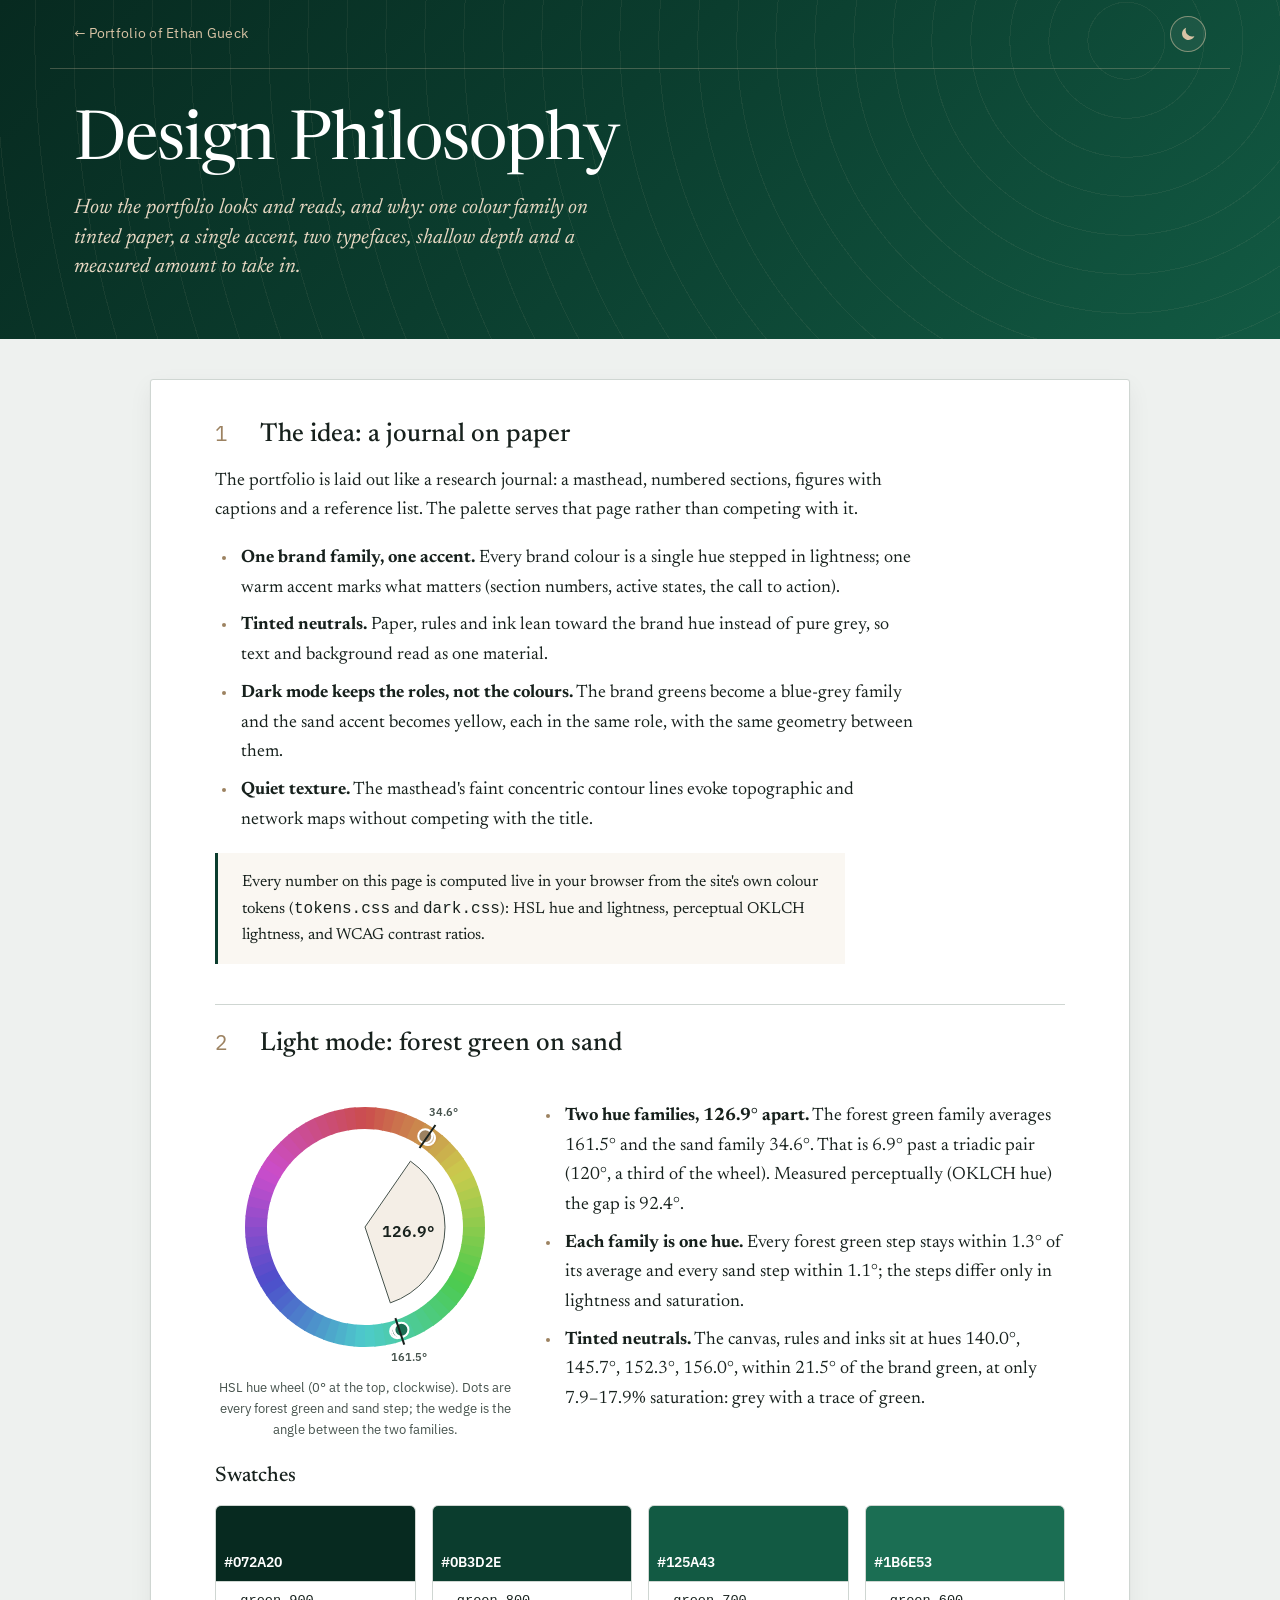
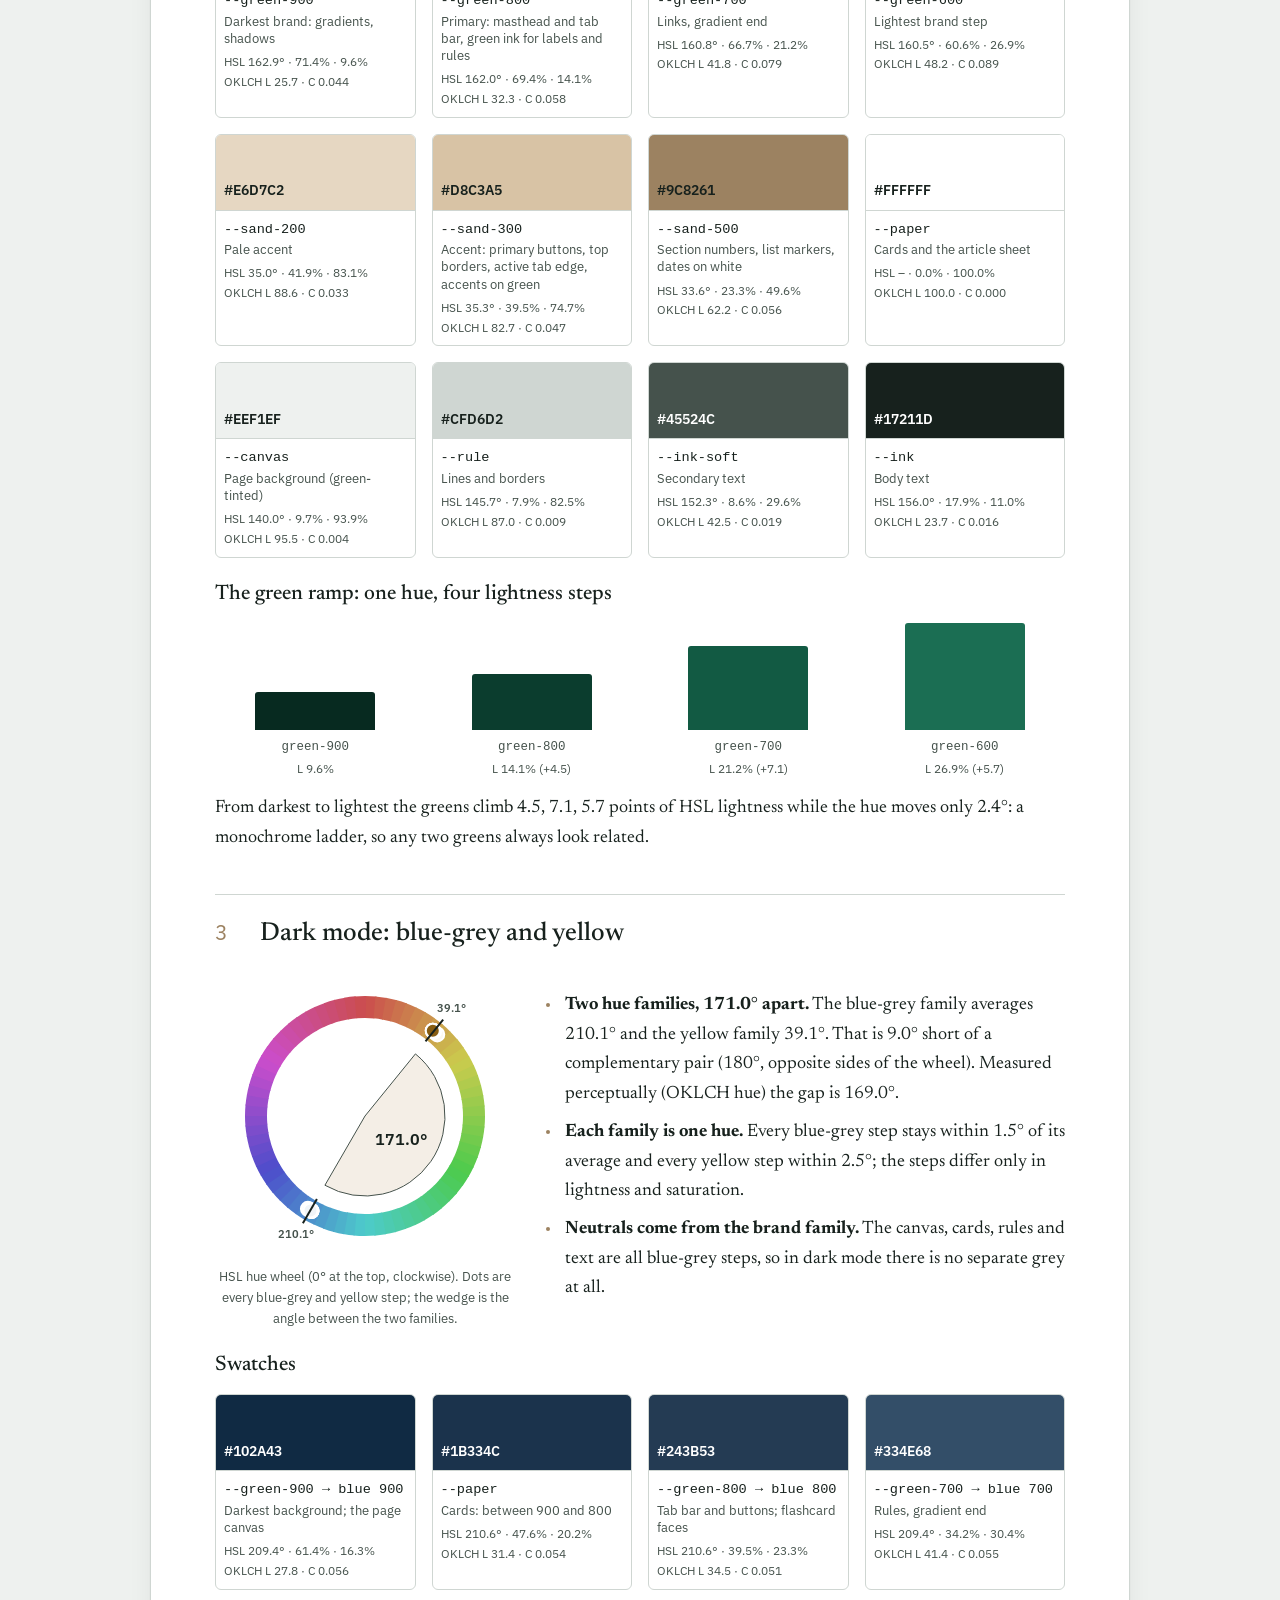
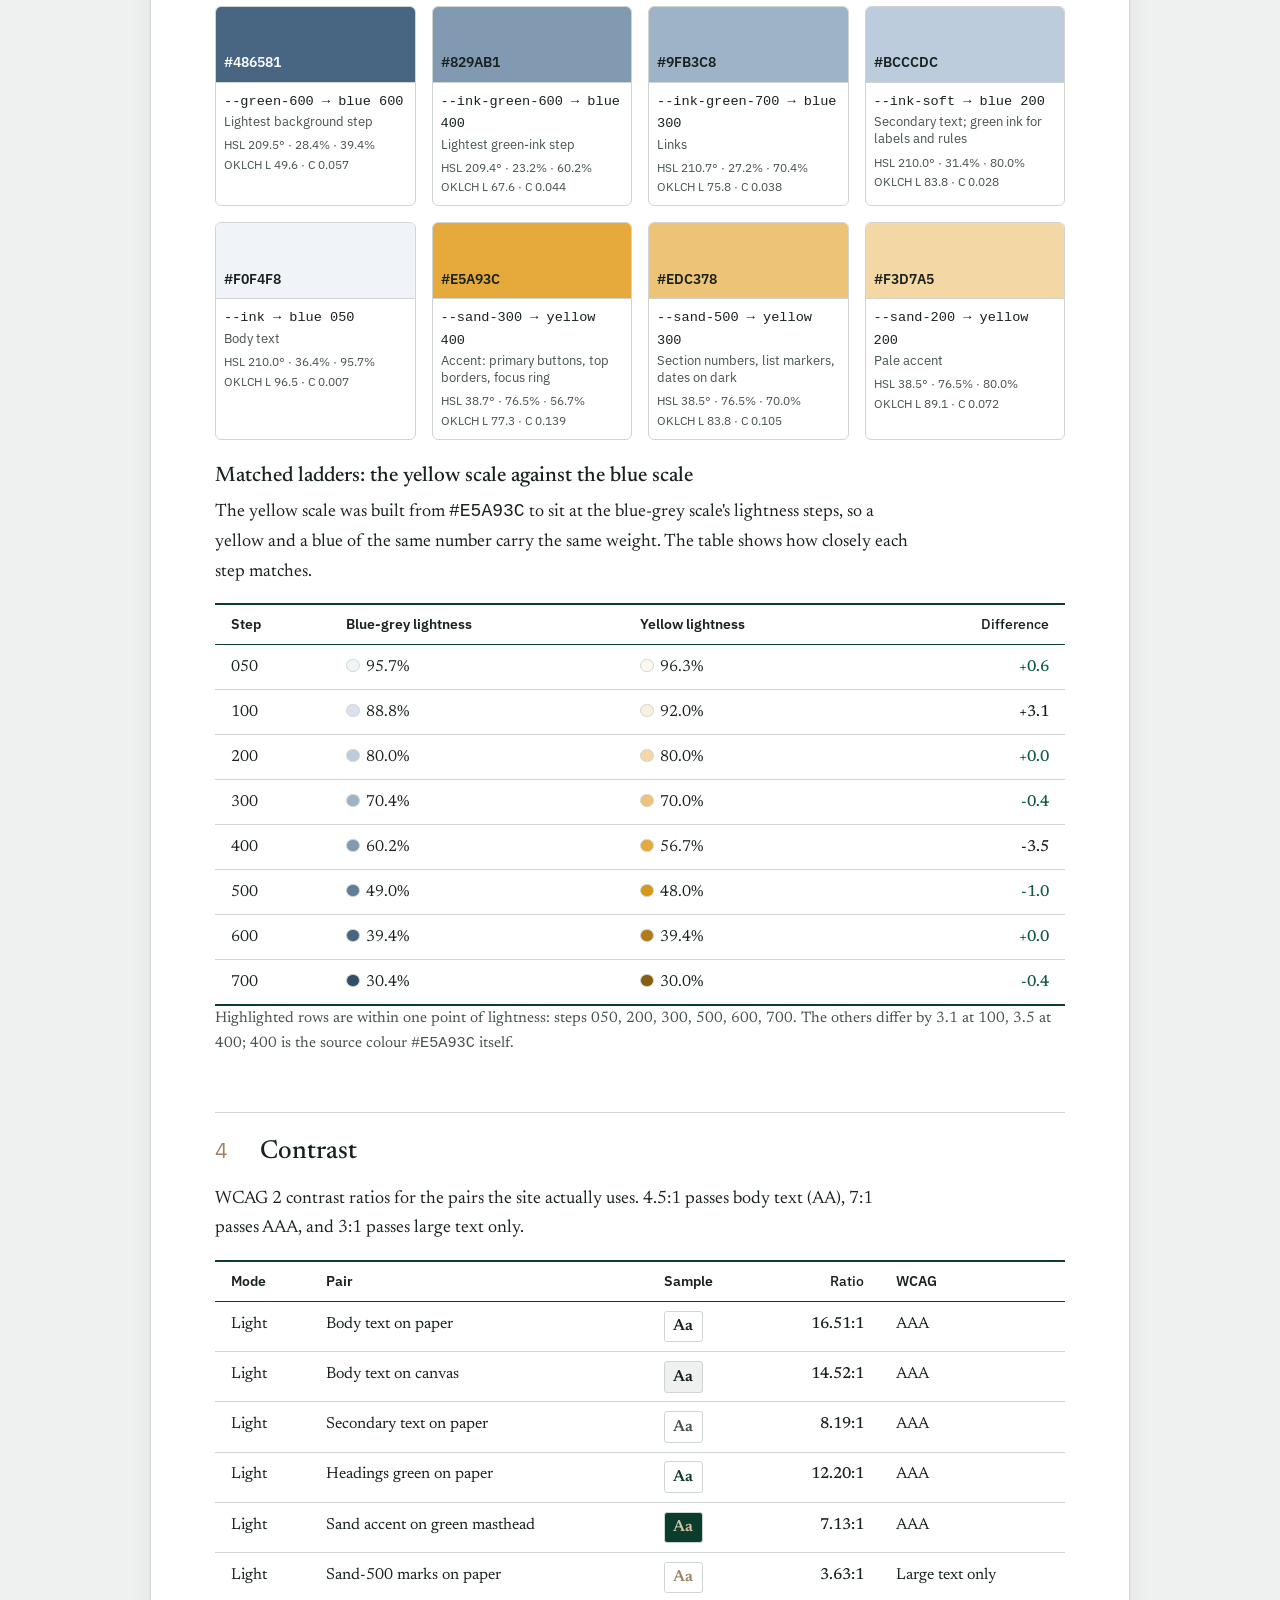
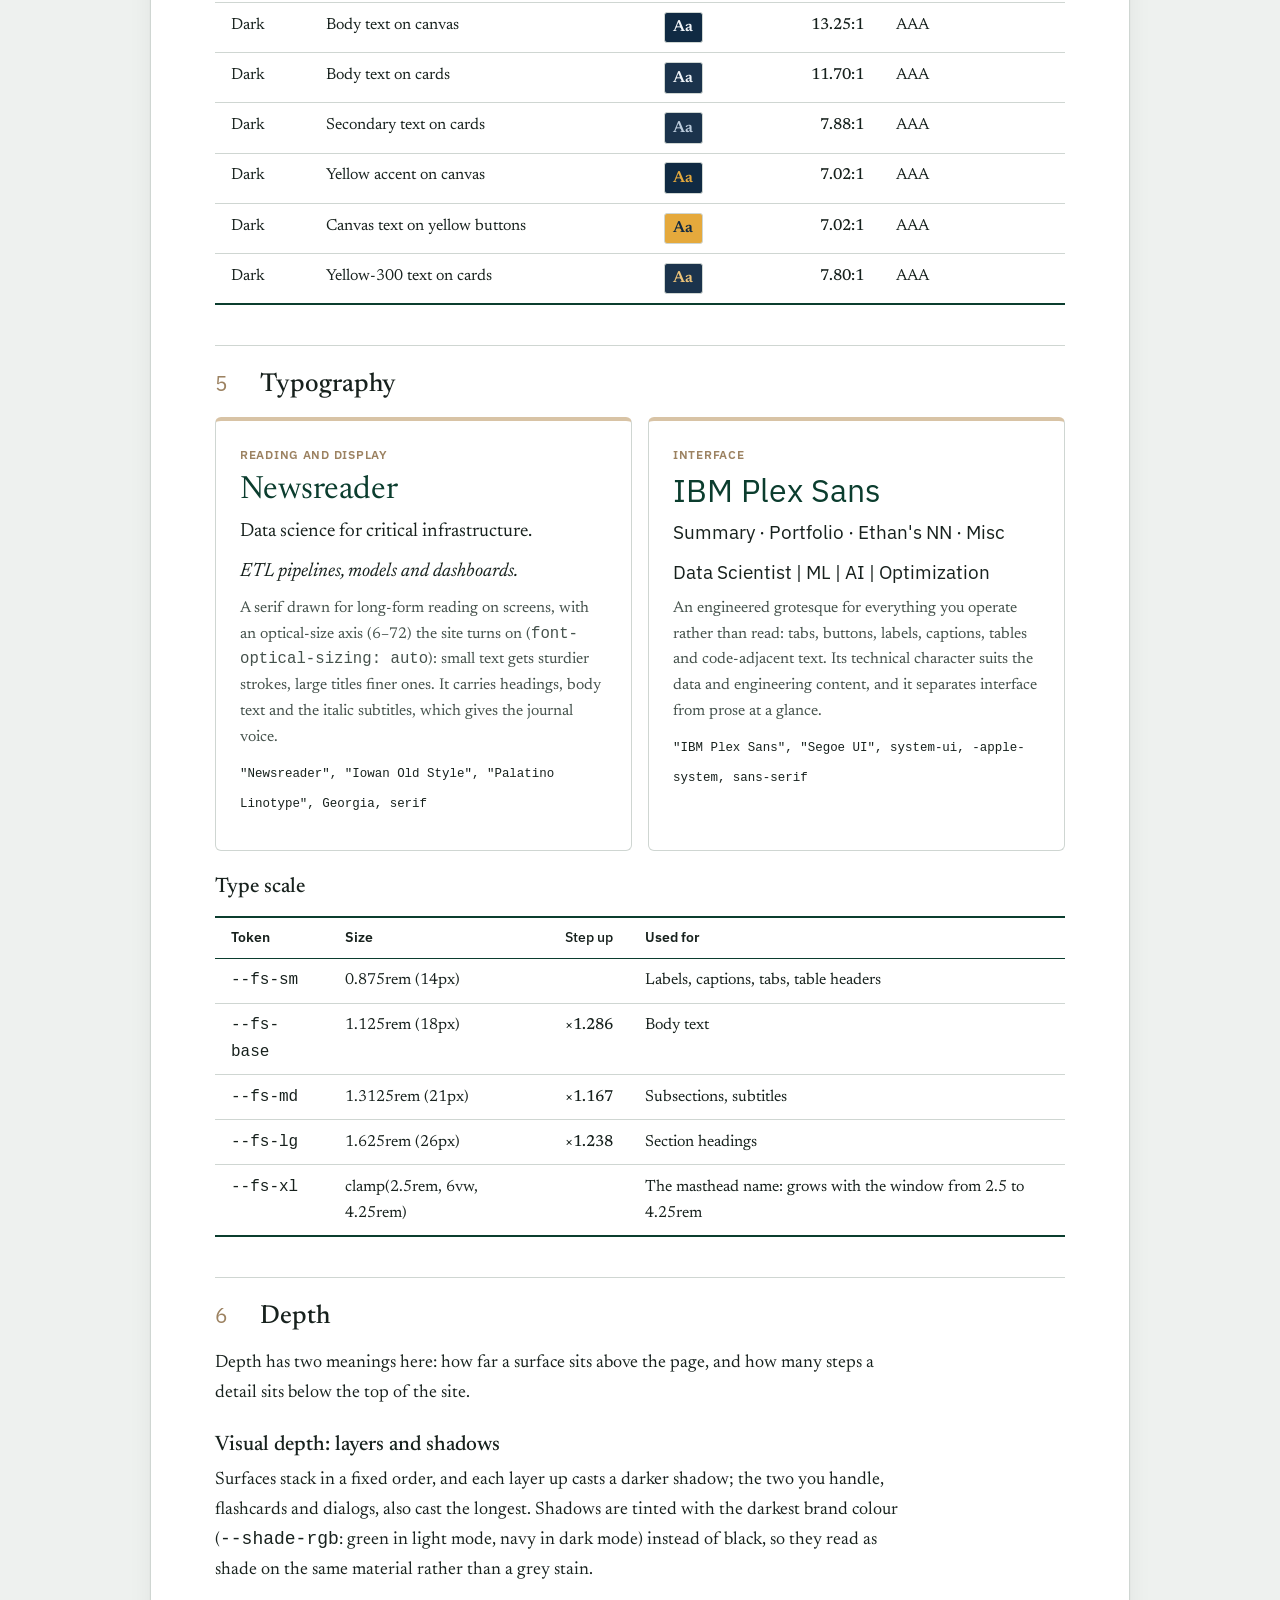
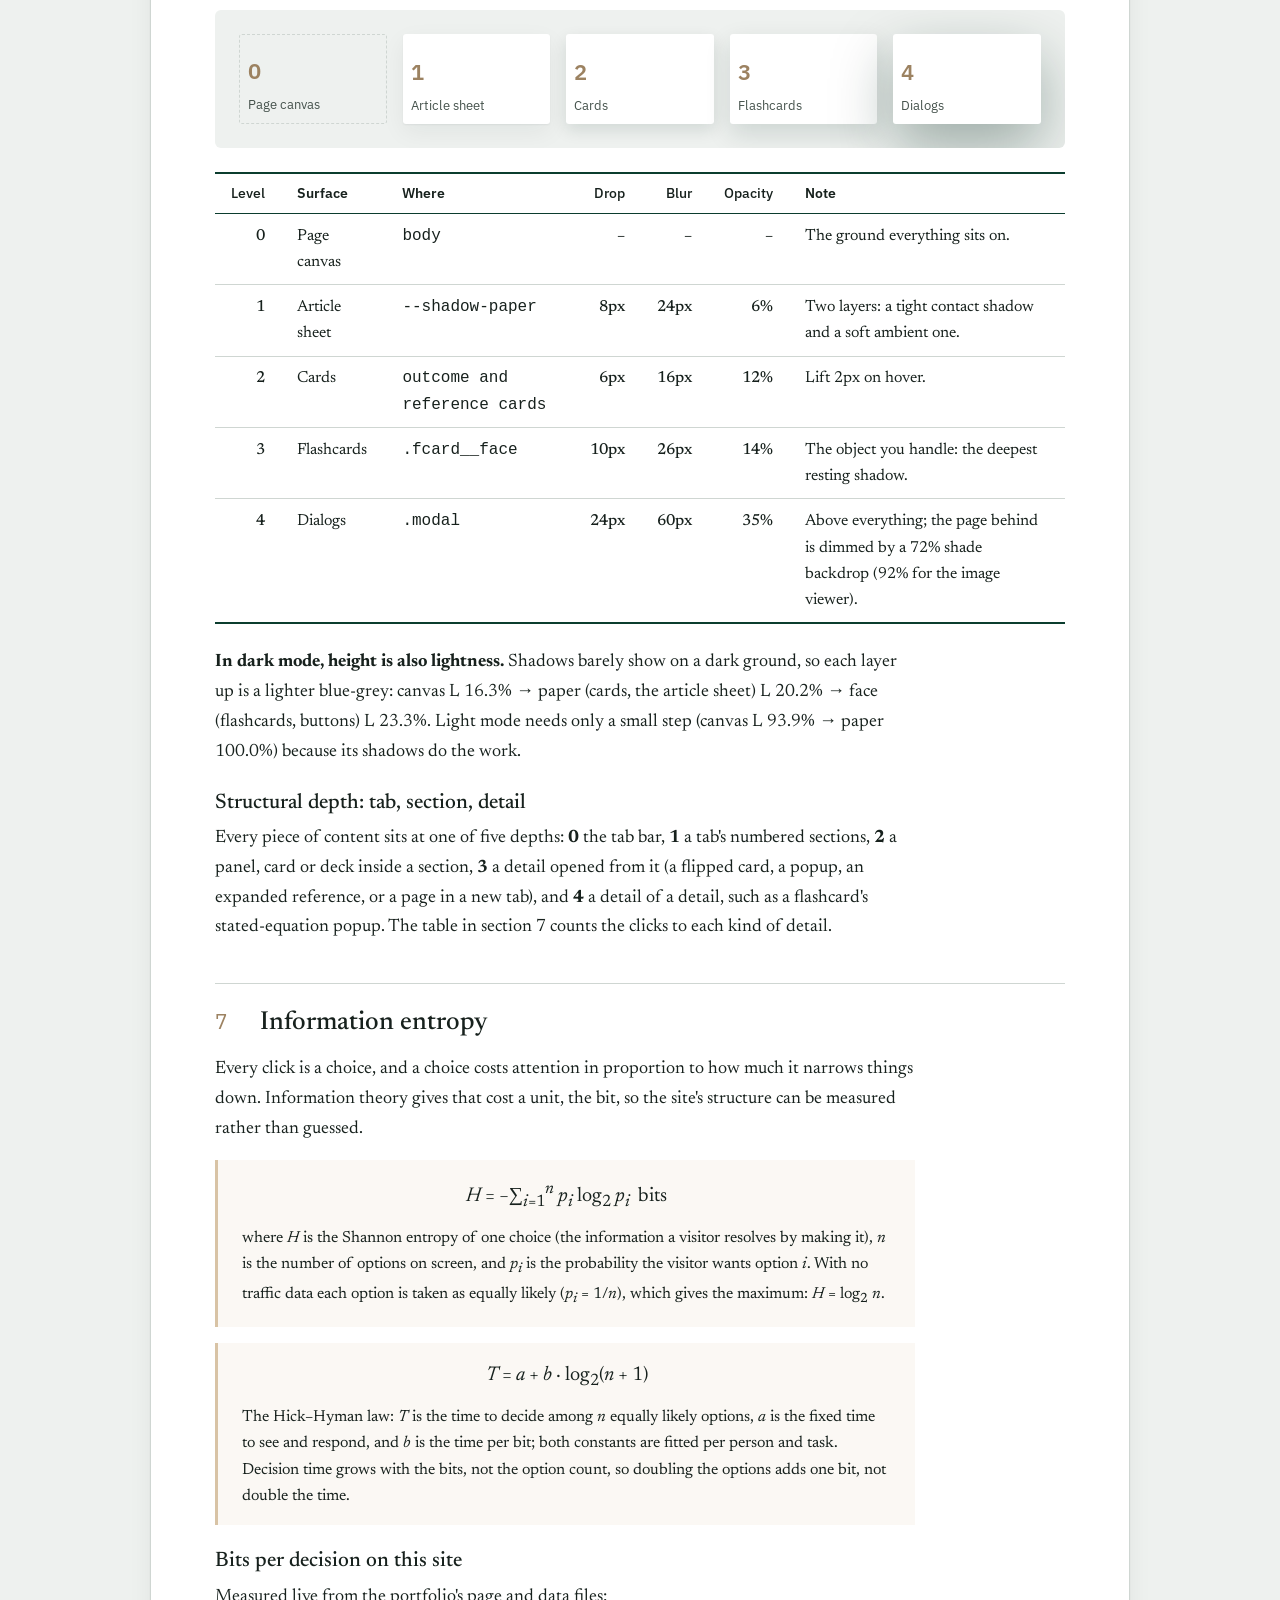
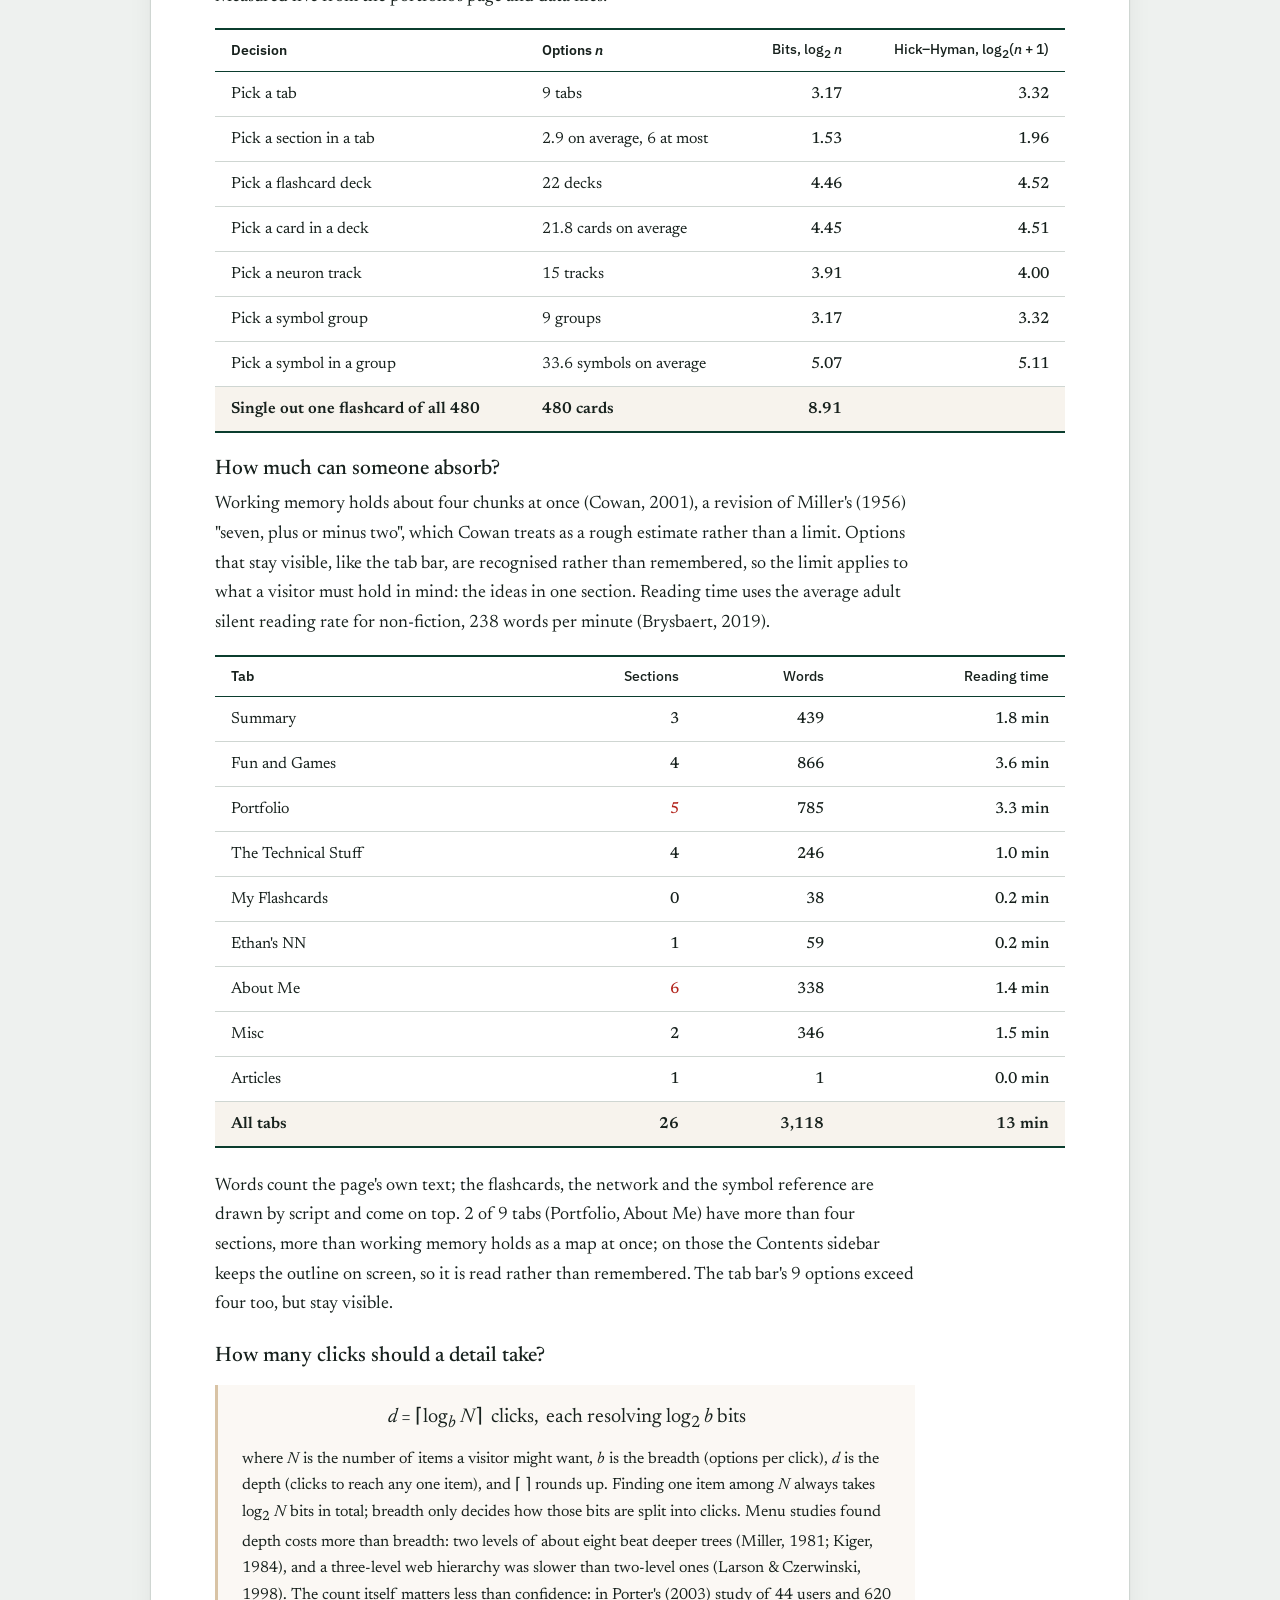
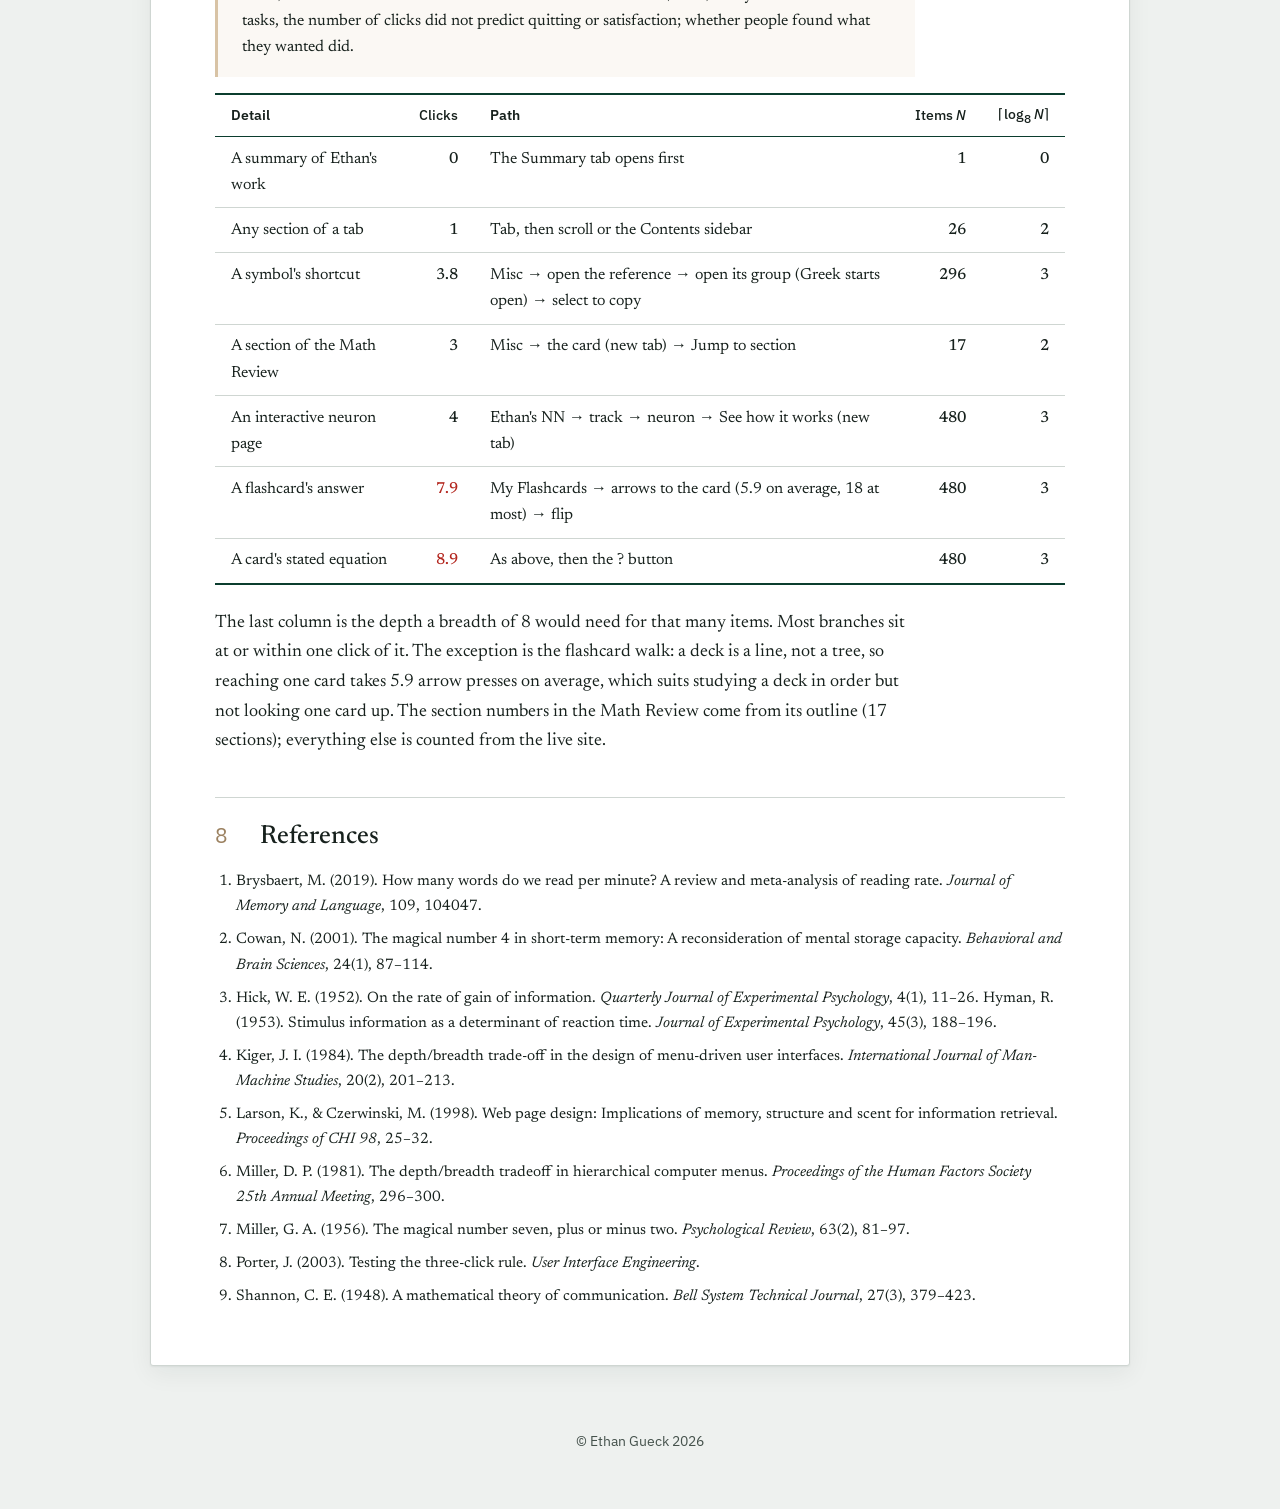
==== design/index.html @ a6487193 "Misc: references open in a new tab; add the design philosophy page (colour geometry, type, depth, in" ====
<!DOCTYPE html>
<html lang="en">
<head>
  <meta charset="utf-8">
  <meta name="viewport" content="width=device-width, initial-scale=1">
  <title>Design Philosophy | Ethan Gueck</title>
  <meta name="description" content="The design of Ethan Gueck's portfolio: the light and dark colour schemes, the geometry between their colours, and the typefaces.">
  <meta name="author" content="Ethan Gueck">
  <meta name="theme-color" content="#0B3D2E">
  <link rel="icon" href="../assets/img/favicon.svg" type="image/svg+xml">
  <!-- Dark mode before first paint: the portfolio's saved choice (localStorage "pp-theme"). -->
  <script>try { if (localStorage.getItem('pp-theme') === 'dark') document.documentElement.dataset.theme = 'dark'; } catch (e) {}</script>
  <link rel="preconnect" href="https://fonts.googleapis.com">
  <link rel="preconnect" href="https://fonts.gstatic.com" crossorigin>
  <link href="https://fonts.googleapis.com/css2?family=Newsreader:ital,opsz,wght@0,6..72,400;0,6..72,500;0,6..72,600;1,6..72,400;1,6..72,500&family=IBM+Plex+Sans:wght@400;500;600&display=swap" rel="stylesheet">
  <link rel="stylesheet" href="../assets/css/tokens.css">
  <link rel="stylesheet" href="../assets/css/base.css">
  <link rel="stylesheet" href="../assets/css/components/article.css">
  <link rel="stylesheet" href="../assets/css/components/header.css">
  <link rel="stylesheet" href="../assets/css/dark.css">
  <link rel="stylesheet" href="design.css">
  <script src="design.js" defer></script>
</head>
<body>
  <header class="masthead">
    <div class="masthead__bar container">
      <a class="masthead__journal" href="../#misc">← Portfolio of Ethan Gueck</a>
      <button class="theme-toggle" type="button" data-theme-toggle aria-pressed="false" aria-label="Switch to dark mode" title="Dark mode">
        <svg class="theme-toggle__moon" viewBox="0 0 24 24" aria-hidden="true"><path d="M20.5 14.5A8.5 8.5 0 0 1 9.5 3.5a8.5 8.5 0 1 0 11 11z"/></svg>
        <svg class="theme-toggle__sun" viewBox="0 0 24 24" aria-hidden="true"><circle cx="12" cy="12" r="4.2"/><path d="M12 2.5v2.2M12 19.3v2.2M2.5 12h2.2M19.3 12h2.2M5.3 5.3l1.6 1.6M17.1 17.1l1.6 1.6M5.3 18.7l1.6-1.6M17.1 6.9l1.6-1.6"/></svg>
      </button>
    </div>
    <div class="container design-title">
      <h1 class="masthead__name">Design Philosophy</h1>
      <p class="masthead__subtitle">How the portfolio looks and reads, and why: one colour family on tinted paper, a single accent, two typefaces, shallow depth and a measured amount to take in.</p>
    </div>
  </header>

  <main class="container design-main">
    <article class="article">
      <h2 id="d-idea"><span class="sec-num">1</span>The idea: a journal on paper</h2>
      <p>The portfolio is laid out like a research journal: a masthead, numbered sections, figures with captions and a reference list. The palette serves that page rather than competing with it.</p>
      <ul class="prose-list">
        <li><strong>One brand family, one accent.</strong> Every brand colour is a single hue stepped in lightness; one warm accent marks what matters (section numbers, active states, the call to action).</li>
        <li><strong>Tinted neutrals.</strong> Paper, rules and ink lean toward the brand hue instead of pure grey, so text and background read as one material.</li>
        <li><strong>Dark mode keeps the roles, not the colours.</strong> The brand greens become a blue-grey family and the sand accent becomes yellow, each in the same role, with the same geometry between them.</li>
        <li><strong>Quiet texture.</strong> The masthead's faint concentric contour lines evoke topographic and network maps without competing with the title.</li>
      </ul>
      <p class="note">Every number on this page is computed live in your browser from the site's own colour tokens (<code>tokens.css</code> and <code>dark.css</code>): HSL hue and lightness, perceptual OKLCH lightness, and WCAG contrast ratios.</p>

      <h2 id="d-light"><span class="sec-num">2</span>Light mode: forest green on sand</h2>
      <div class="design-split">
        <figure class="design-wheel" data-wheel="light"></figure>
        <div data-geometry="light"></div>
      </div>
      <h3>Swatches</h3>
      <div class="swatches" data-swatches="light"></div>
      <h3>The green ramp: one hue, four lightness steps</h3>
      <div data-ramp="light"></div>

      <h2 id="d-dark"><span class="sec-num">3</span>Dark mode: blue-grey and yellow</h2>
      <div class="design-split">
        <figure class="design-wheel" data-wheel="dark"></figure>
        <div data-geometry="dark"></div>
      </div>
      <h3>Swatches</h3>
      <div class="swatches" data-swatches="dark"></div>
      <h3>Matched ladders: the yellow scale against the blue scale</h3>
      <p>The yellow scale was built from <code>#E5A93C</code> to sit at the blue-grey scale's lightness steps, so a yellow and a blue of the same number carry the same weight. The table shows how closely each step matches.</p>
      <div class="table-wrap" data-ladder></div>

      <h2 id="d-contrast"><span class="sec-num">4</span>Contrast</h2>
      <p>WCAG 2 contrast ratios for the pairs the site actually uses. 4.5:1 passes body text (AA), 7:1 passes AAA, and 3:1 passes large text only.</p>
      <div class="table-wrap" data-contrast></div>

      <h2 id="d-type"><span class="sec-num">5</span>Typography</h2>
      <div class="type-grid">
        <section class="type-card type-card--serif">
          <p class="type-card__label">Reading and display</p>
          <p class="type-card__name">Newsreader</p>
          <p class="type-card__sample">Data science for critical infrastructure.</p>
          <p class="type-card__sample type-card__sample--italic">ETL pipelines, models and dashboards.</p>
          <p class="type-card__why">A serif drawn for long-form reading on screens, with an optical-size axis (6–72) the site turns on (<code>font-optical-sizing: auto</code>): small text gets sturdier strokes, large titles finer ones. It carries headings, body text and the italic subtitles, which gives the journal voice.</p>
          <p class="type-card__stack"><code>"Newsreader", "Iowan Old Style", "Palatino Linotype", Georgia, serif</code></p>
        </section>
        <section class="type-card type-card--sans">
          <p class="type-card__label">Interface</p>
          <p class="type-card__name">IBM Plex Sans</p>
          <p class="type-card__sample">Summary · Portfolio · Ethan's NN · Misc</p>
          <p class="type-card__sample">Data Scientist | ML | AI | Optimization</p>
          <p class="type-card__why">An engineered grotesque for everything you operate rather than read: tabs, buttons, labels, captions, tables and code-adjacent text. Its technical character suits the data and engineering content, and it separates interface from prose at a glance.</p>
          <p class="type-card__stack"><code>"IBM Plex Sans", "Segoe UI", system-ui, -apple-system, sans-serif</code></p>
        </section>
      </div>
      <h3>Type scale</h3>
      <div class="table-wrap" data-scale></div>

      <h2 id="d-depth"><span class="sec-num">6</span>Depth</h2>
      <p>Depth has two meanings here: how far a surface sits above the page, and how many steps a detail sits below the top of the site.</p>
      <h3>Visual depth: layers and shadows</h3>
      <p>Surfaces stack in a fixed order, and each layer up casts a darker shadow; the two you handle, flashcards and dialogs, also cast the longest. Shadows are tinted with the darkest brand colour (<code>--shade-rgb</code>: green in light mode, navy in dark mode) instead of black, so they read as shade on the same material rather than a grey stain.</p>
      <div class="depth-demo" data-depth-demo></div>
      <div class="table-wrap" data-elevation></div>
      <p data-dark-depth></p>

      <h3>Structural depth: tab, section, detail</h3>
      <p>Every piece of content sits at one of five depths: <strong>0</strong> the tab bar, <strong>1</strong> a tab's numbered sections, <strong>2</strong> a panel, card or deck inside a section, <strong>3</strong> a detail opened from it (a flipped card, a popup, an expanded reference, or a page in a new tab), and <strong>4</strong> a detail of a detail, such as a flashcard's stated-equation popup. The table in section 7 counts the clicks to each kind of detail.</p>

      <h2 id="d-entropy"><span class="sec-num">7</span>Information entropy</h2>
      <p>Every click is a choice, and a choice costs attention in proportion to how much it narrows things down. Information theory gives that cost a unit, the bit, so the site's structure can be measured rather than guessed.</p>
      <div class="formula-block">
        <p class="formula-block__eq"><var>H</var> = −∑<sub><var>i</var>=1</sub><sup><var>n</var></sup> <var>p<sub>i</sub></var> log<sub>2</sub> <var>p<sub>i</sub></var> &nbsp;bits</p>
        <p>where <var>H</var> is the Shannon entropy of one choice (the information a visitor resolves by making it), <var>n</var> is the number of options on screen, and <var>p<sub>i</sub></var> is the probability the visitor wants option <var>i</var>. With no traffic data each option is taken as equally likely (<var>p<sub>i</sub></var> = 1/<var>n</var>), which gives the maximum: <var>H</var> = log<sub>2</sub> <var>n</var>.</p>
      </div>
      <div class="formula-block">
        <p class="formula-block__eq"><var>T</var> = <var>a</var> + <var>b</var> · log<sub>2</sub>(<var>n</var> + 1)</p>
        <p>The Hick–Hyman law: <var>T</var> is the time to decide among <var>n</var> equally likely options, <var>a</var> is the fixed time to see and respond, and <var>b</var> is the time per bit; both constants are fitted per person and task. Decision time grows with the bits, not the option count, so doubling the options adds one bit, not double the time.</p>
      </div>
      <h3>Bits per decision on this site</h3>
      <p>Measured live from the portfolio's page and data files:</p>
      <div class="table-wrap" data-bits></div>

      <h3>How much can someone absorb?</h3>
      <p>Working memory holds about four chunks at once (Cowan, 2001), a revision of Miller's (1956) "seven, plus or minus two", which Cowan treats as a rough estimate rather than a limit. Options that stay visible, like the tab bar, are recognised rather than remembered, so the limit applies to what a visitor must hold in mind: the ideas in one section. Reading time uses the average adult silent reading rate for non-fiction, 238 words per minute (Brysbaert, 2019).</p>
      <div class="table-wrap" data-absorb></div>
      <p data-absorb-note></p>

      <h3>How many clicks should a detail take?</h3>
      <div class="formula-block">
        <p class="formula-block__eq"><var>d</var> = ⌈log<sub><var>b</var></sub> <var>N</var>⌉ &nbsp;clicks, &nbsp;each resolving log<sub>2</sub> <var>b</var> bits</p>
        <p>where <var>N</var> is the number of items a visitor might want, <var>b</var> is the breadth (options per click), <var>d</var> is the depth (clicks to reach any one item), and ⌈ ⌉ rounds up. Finding one item among <var>N</var> always takes log<sub>2</sub> <var>N</var> bits in total; breadth only decides how those bits are split into clicks. Menu studies found depth costs more than breadth: two levels of about eight beat deeper trees (Miller, 1981; Kiger, 1984), and a three-level web hierarchy was slower than two-level ones (Larson &amp; Czerwinski, 1998). The count itself matters less than confidence: in Porter's (2003) study of 44 users and 620 tasks, the number of clicks did not predict quitting or satisfaction; whether people found what they wanted did.</p>
      </div>
      <div class="table-wrap" data-clicks></div>
      <p data-clicks-note></p>

      <h2 id="d-refs"><span class="sec-num">8</span>References</h2>
      <ol class="design-refs">
        <li>Brysbaert, M. (2019). How many words do we read per minute? A review and meta-analysis of reading rate. <em>Journal of Memory and Language</em>, 109, 104047.</li>
        <li>Cowan, N. (2001). The magical number 4 in short-term memory: A reconsideration of mental storage capacity. <em>Behavioral and Brain Sciences</em>, 24(1), 87–114.</li>
        <li>Hick, W. E. (1952). On the rate of gain of information. <em>Quarterly Journal of Experimental Psychology</em>, 4(1), 11–26. Hyman, R. (1953). Stimulus information as a determinant of reaction time. <em>Journal of Experimental Psychology</em>, 45(3), 188–196.</li>
        <li>Kiger, J. I. (1984). The depth/breadth trade-off in the design of menu-driven user interfaces. <em>International Journal of Man-Machine Studies</em>, 20(2), 201–213.</li>
        <li>Larson, K., &amp; Czerwinski, M. (1998). Web page design: Implications of memory, structure and scent for information retrieval. <em>Proceedings of CHI 98</em>, 25–32.</li>
        <li>Miller, D. P. (1981). The depth/breadth tradeoff in hierarchical computer menus. <em>Proceedings of the Human Factors Society 25th Annual Meeting</em>, 296–300.</li>
        <li>Miller, G. A. (1956). The magical number seven, plus or minus two. <em>Psychological Review</em>, 63(2), 81–97.</li>
        <li>Porter, J. (2003). Testing the three-click rule. <em>User Interface Engineering</em>.</li>
        <li>Shannon, C. E. (1948). A mathematical theory of communication. <em>Bell System Technical Journal</em>, 27(3), 379–423.</li>
      </ol>
    </article>
  </main>

  <footer class="design-foot">© Ethan Gueck 2026</footer>
</body>
</html>
---- assets/css/tokens.css ----
/* Design tokens: single source of truth for color, type, and spacing. */
:root {
  /* Brand */
  --green-900: #072A20;
  --green-800: #0B3D2E;   /* primary */
  --green-700: #125A43;
  --green-600: #1B6E53;
  --sand-300:  #D8C3A5;   /* accent */
  --sand-200:  #E6D7C2;
  --sand-500:  #9C8261;   /* accent, dark enough for text on white */

  /* Neutrals (cool, slightly green-tinted paper) */
  --paper:     #FFFFFF;
  --canvas:    #EEF1EF;
  --ink:       #17211D;
  --ink-soft:  #45524C;
  --rule:      #CFD6D2;

  /* Brand green as ink: text, borders and lines drawn on paper. Same as the greens in light mode;
     dark mode (dark.css) makes these light while the greens above stay dark backgrounds. */
  --ink-green-900: var(--green-900);
  --ink-green-800: var(--green-800);
  --ink-green-700: var(--green-700);
  --ink-green-600: var(--green-600);

  /* rgb triplets for tints, used as rgba(var(--sand-rgb), 0.3) so dark mode can swap their hue. */
  --sand-rgb: 216,195,165;
  --tint-rgb: 216,195,165;   /* faint fills; pale blue in dark mode */
  --shade-rgb: 7,42,32;
  --green-600-rgb: 27,110,83;
  --face: #FFFFFF;          /* flashcard faces and other white panels */

  --gradient-primary: linear-gradient(135deg, var(--green-900) 0%, var(--green-800) 45%, var(--green-700) 100%);

  /* Type */
  --font-serif: "Newsreader", "Iowan Old Style", "Palatino Linotype", Georgia, serif;
  --font-sans:  "IBM Plex Sans", "Segoe UI", system-ui, -apple-system, sans-serif;

  --fs-sm:   0.875rem;
  --fs-base: 1.125rem;
  --fs-md:   1.3125rem;
  --fs-lg:   1.625rem;
  --fs-xl:   clamp(2.5rem, 6vw, 4.25rem);

  /* Space and shape */
  --space-1: 0.25rem;
  --space-2: 0.5rem;
  --space-3: 1rem;
  --space-4: 1.5rem;
  --space-5: 2.5rem;
  --space-6: 4rem;
  --radius-sm: 3px;
  --radius-md: 6px;
  --container: 1180px;
  --tabbar-h: 3.35rem;   /* height of the sticky tab bar */
  --measure: 70ch;

  --shadow-paper: 0 1px 2px rgba(7, 42, 32, 0.06), 0 8px 24px rgba(7, 42, 32, 0.06);
  --focus: 0 0 0 3px var(--sand-300), 0 0 0 5px var(--green-800);
}
---- assets/css/base.css ----
/* Reset and element defaults. */
*, *::before, *::after { box-sizing: border-box; }
html { -webkit-text-size-adjust: 100%; scroll-behavior: smooth; }
/* No rubber-band bounce past the header or footer */
html, body { overscroll-behavior: none; }
body {
  margin: 0;
  font-family: var(--font-serif);
  font-size: var(--fs-base);
  line-height: 1.65;
  color: var(--ink);
  background: var(--canvas);
  font-optical-sizing: auto;
  text-rendering: optimizeLegibility;
}
img, svg { display: block; max-width: 100%; }
h1, h2, h3 { line-height: 1.2; font-weight: 500; margin: 0; }
p { margin: 0 0 var(--space-3); }
a { color: var(--ink-green-700); text-underline-offset: 0.18em; text-decoration-thickness: 1px; }
a:hover { color: var(--ink-green-800); text-decoration-thickness: 2px; }
button { font: inherit; cursor: pointer; }
:focus-visible { outline: none; box-shadow: var(--focus); border-radius: var(--radius-sm); }

.skip-link {
  position: absolute; left: var(--space-3); top: -3rem; z-index: 100;
  background: var(--sand-300); color: var(--green-900); padding: var(--space-2) var(--space-3);
  font-family: var(--font-sans); font-size: var(--fs-sm);
}
.skip-link:focus { top: var(--space-3); }

@media (prefers-reduced-motion: reduce) {
  html { scroll-behavior: auto; }
  *, *::before, *::after { transition-duration: 0.01ms !important; animation-duration: 0.01ms !important; }
}
---- assets/css/components/article.css ----
/* Article body: paper sheet, numbered sections, abstract, tables, timeline. */
.article {
  background: var(--paper);
  border: 1px solid var(--rule);
  border-radius: var(--radius-sm);
  box-shadow: var(--shadow-paper);
  padding: var(--space-5) clamp(var(--space-4), 5vw, var(--space-6));
}
.article > p, .article > .prose-list, .article > .project { max-width: var(--measure); }

.panel[hidden] { display: none; }
.panel.is-entering { animation: panel-in 0.28s ease-out; }
@keyframes panel-in { from { opacity: 0; transform: translateY(6px); } to { opacity: 1; transform: none; } }

.article > h2, .article .deck > h2 {
  display: flex; align-items: baseline; gap: var(--space-3);
  font-size: var(--fs-lg);
  margin: var(--space-5) 0 var(--space-3);
  padding-top: var(--space-4);
  border-top: 1px solid var(--rule);
  scroll-margin-top: calc(var(--tabbar-h) + var(--space-3));
}
.article > h2:first-child { margin-top: 0; padding-top: 0; border-top: 0; }
.article .deck:first-child > h2 { margin-top: var(--space-4); }
.sec-num {
  font-family: var(--font-sans); font-size: 0.8em; font-weight: 400;
  color: var(--sand-500); font-variant-numeric: tabular-nums; min-width: 1.4em;
}
.article > h3, .project h3 { font-size: var(--fs-md); margin: var(--space-4) 0 var(--space-2); }

/* Abstract */
.abstract {
  display: flow-root;
  background: linear-gradient(180deg, rgba(var(--tint-rgb), 0.18), rgba(var(--tint-rgb), 0.06));
  border-left: 4px solid var(--ink-green-800);
  padding: var(--space-4) var(--space-4) var(--space-3);
  margin-bottom: var(--space-4);
}
.abstract__label {
  font-family: var(--font-sans); font-size: var(--fs-sm); font-weight: 600;
  color: var(--ink-green-800); margin-bottom: var(--space-2);
}
.abstract p { max-width: 62ch; }
.abstract__portrait {
  float: right; margin: 0 0 var(--space-3) var(--space-4);
  width: clamp(120px, 24%, 190px);
}
.abstract__portrait img {
  border-radius: 50%;
  border: 3px solid var(--paper);
  outline: 1px solid var(--sand-300);
  width: 100%; height: auto;
  aspect-ratio: 1; object-fit: cover;
}
.keywords { font-family: var(--font-sans); font-size: var(--fs-sm); color: var(--ink-soft); margin-bottom: 0; }
.keywords strong { color: var(--ink); font-weight: 600; }

/* Lists */
.prose-list { padding-left: 1.2em; }
.prose-list li { margin-bottom: var(--space-2); padding-left: var(--space-1); }
.prose-list li::marker { color: var(--sand-500); }

/* Tables */
.table-wrap { overflow-x: auto; margin: var(--space-3) 0 var(--space-4); }
.data-table { border-collapse: collapse; width: 100%; font-size: 1rem; }
.data-table caption {
  caption-side: top; text-align: left;
  font-size: 0.975rem; color: var(--ink-soft); padding-bottom: var(--space-2);
}
.caption-label { font-family: var(--font-sans); font-weight: 600; color: var(--ink-green-800); margin-right: 0.3em; }
.data-table thead th {
  font-family: var(--font-sans); font-size: var(--fs-sm); font-weight: 600; text-align: left;
  border-top: 2px solid var(--ink-green-800); border-bottom: 1px solid var(--ink-green-800);
  padding: var(--space-2) var(--space-3);
}
.data-table td { padding: 0.55rem var(--space-3); border-bottom: 1px solid var(--rule); vertical-align: top; }
.data-table tbody tr:last-child td { border-bottom: 2px solid var(--ink-green-800); }
.data-table .num { text-align: right; font-variant-numeric: tabular-nums; white-space: nowrap; font-weight: 500; }

/* Projects */
.project + .project { border-top: 1px dashed var(--rule); }
.project h3 { margin-top: var(--space-4); }
.project__meta { font-family: var(--font-sans); font-size: var(--fs-sm); color: var(--ink-soft); margin-bottom: var(--space-2); }

/* Timeline (real chronological sequence) */
.timeline { list-style: none; padding: 0; margin: var(--space-3) 0; max-width: var(--measure); }
.timeline li {
  position: relative;
  padding: 0 0 var(--space-4) var(--space-4);
  border-left: 2px solid var(--rule);
}
.timeline li:last-child { padding-bottom: 0; }
.timeline li::before {
  content: ""; position: absolute; left: -7px; top: 0.35em;
  width: 12px; height: 12px; border-radius: 50%;
  background: var(--paper); border: 2px solid var(--ink-green-800);
}
.timeline li:first-child::before { background: var(--sand-300); }
.timeline__when { font-family: var(--font-sans); font-size: var(--fs-sm); color: var(--sand-500); margin: 0 0 0.15rem; }
.article .timeline__role { font-size: 1.2rem; font-weight: 600; margin: 0 0 var(--space-1); }
.timeline p:last-child { margin-bottom: 0; }

/* Tools */
.tools { margin: var(--space-3) 0 0; max-width: var(--measure); }
.tools > div { display: grid; grid-template-columns: 11rem 1fr; gap: var(--space-3); padding: var(--space-2) 0; border-bottom: 1px solid var(--rule); }
.tools dt { font-family: var(--font-sans); font-size: var(--fs-sm); font-weight: 600; color: var(--ink-green-800); padding-top: 0.2em; }
.tools dd { margin: 0; }

@media (max-width: 560px) {
  .article { padding: var(--space-4) var(--space-3); border-radius: 0; border-inline: 0; }
  .abstract__portrait { float: none; width: 140px; margin: 0 0 var(--space-3); }
  .tools > div { grid-template-columns: 1fr; gap: 0; }
}

/* Subsections inside a numbered section */
.article > h3.subsec { font-size: 1.15rem; font-weight: 600; margin: var(--space-4) 0 var(--space-2); color: var(--ink-green-800); }
.article > .project__meta { max-width: var(--measure); }
.data-table tr.is-final td { font-weight: 600; background: rgba(var(--tint-rgb), 0.2); }

/* Static figures */
.figure { margin: var(--space-4) 0; }
.figure__zoom {
  display: block; width: 100%; padding: var(--space-2); cursor: zoom-in;
  background: var(--paper); border: 1px solid var(--rule); border-radius: var(--radius-sm);
}
.figure__zoom:hover { border-color: var(--sand-500); }
.figure__zoom img { width: 100%; height: auto; }
.figure figcaption { font-size: 0.975rem; color: var(--ink-soft); margin-top: var(--space-2); max-width: var(--measure); }

/* Row of links to source files */
.resource-links { display: flex; flex-wrap: wrap; gap: var(--space-2); font-family: var(--font-sans); font-size: var(--fs-sm); }
.resource-links a {
  padding: 0.35rem 0.75rem; border: 1px solid var(--rule); border-radius: 999px;
  text-decoration: none; color: var(--ink-green-800); background: var(--paper);
}
.resource-links a:hover { border-color: var(--ink-green-800); background: rgba(var(--tint-rgb), 0.2); }

/* Display equations, numbered on the right as in a journal */
.equation {
  display: grid; grid-template-columns: 1fr auto; align-items: center;
  max-width: var(--measure); margin: var(--space-3) 0 var(--space-4);
  padding: var(--space-3) var(--space-4);
  background: rgba(var(--tint-rgb), 0.14); border-left: 3px solid var(--sand-300);
}
.equation__body { text-align: center; font-size: 1.3rem; }
.equation__num { font-family: var(--font-sans); font-size: var(--fs-sm); color: var(--ink-soft); }

/* Short explanatory note inside the text column */
.note {
  max-width: var(--measure); font-size: 1rem;
  padding: var(--space-3) var(--space-4); border-left: 3px solid var(--ink-green-800);
  background: rgba(var(--tint-rgb), 0.14);
}
.note strong { font-family: var(--font-sans); font-size: var(--fs-sm); color: var(--ink-green-800); margin-right: 0.25em; }

/* Citations and reference list */
.cite { font-family: var(--font-sans); font-size: 0.8em; text-decoration: none; vertical-align: 0.15em; }
.cite:hover { text-decoration: underline; }
.references { list-style: none; padding: 0; margin: var(--space-3) 0 0; max-width: var(--measure); font-size: 1rem; }
.references li { display: grid; grid-template-columns: 2.4em 1fr; margin-bottom: var(--space-2); scroll-margin-top: calc(var(--tabbar-h) + var(--space-4)); }
.references li:target { background: rgba(var(--tint-rgb), 0.22); }
.ref__num { font-family: var(--font-sans); font-size: var(--fs-sm); color: var(--sand-500); padding-top: 0.15em; }

/* Parallel timeline: work on the left, education on the right, shared spine */
.ptl__legend { display: flex; gap: var(--space-4); font-family: var(--font-sans); font-size: var(--fs-sm); margin: 0 0 var(--space-3); }
.ptl__key::before { content: ""; display: inline-block; width: 10px; height: 10px; border-radius: 50%; margin-right: 0.45em; vertical-align: 0.05em; }
.ptl__key--work::before { background: var(--green-800); }
.ptl__key--edu::before { background: var(--sand-300); box-shadow: inset 0 0 0 2px var(--sand-500); }
.ptl {
  list-style: none; margin: var(--space-3) 0; padding: 0; position: relative;
  display: grid; grid-template-columns: minmax(0, 1fr) minmax(0, 1fr); column-gap: 2.5rem; row-gap: var(--space-3);
}
.ptl::before { content: ""; position: absolute; left: 50%; top: 0; bottom: 0; width: 2px; margin-left: -1px; background: var(--rule); }
.ptl__card { position: relative; padding: var(--space-3); border: 1px solid var(--rule); border-radius: var(--radius-md); background: var(--paper); }
.ptl__card--work { grid-column: 1; border-left: 3px solid var(--ink-green-800); }
.ptl__card--edu {
  grid-column: 2; border-left: 3px solid var(--sand-300); background: rgba(var(--tint-rgb), 0.12);
  align-self: stretch;
}
/* Dots on the spine: one per role, and a tan dot at the top of each degree */
.ptl__card--work::after, .ptl__card--edu::after {
  content: ""; position: absolute; top: 1.1rem; width: 14px; height: 14px; border-radius: 50%; background: var(--paper);
  border: 3px solid var(--ink-green-800); right: calc(-1.25rem - 8px);
}
.ptl__card--edu::after { right: auto; left: calc(-1.25rem - 9px); border-color: var(--sand-500); background: var(--sand-300); }
.ptl__card > p:last-of-type { font-size: 1rem; }
.ptl__card > p:last-child { margin-bottom: 0; }
.ptl__lane { font-family: var(--font-sans); font-size: 0.75rem; font-weight: 600; color: var(--ink-soft); margin: 0; }
.ptl__points { margin: var(--space-2) 0 0; padding-left: 1.1em; font-size: 1rem; }
.ptl__points li::marker { color: var(--sand-500); }
@media (max-width: 720px) {
  .ptl { grid-template-columns: 1fr; padding-left: 1.8rem; }
  .ptl::before { left: 7px; }
  .ptl__card--work, .ptl__card--edu { grid-column: 1; grid-row: auto !important; }
  .ptl__card--work::after, .ptl__card--edu::after { right: auto; left: calc(-1.8rem + 1px); }
}

/* Core values */
.values { list-style: none; padding: 0; margin: var(--space-3) 0 0; display: grid; grid-template-columns: repeat(3, minmax(0, 1fr)); gap: var(--space-2); max-width: var(--measure); }
.values li {
  padding: 0.7rem 1rem; border-radius: var(--radius-md); text-align: center;
  background: var(--gradient-primary); color: var(--sand-300);
  font-family: var(--font-sans); font-weight: 600;
}
@media (max-width: 480px) { .values { grid-template-columns: repeat(2, minmax(0, 1fr)); } }

/* Experience and education as a git graph */
.gg { margin: var(--space-3) 0 var(--space-4); }
.gg__heads, .gg__grid { display: grid; grid-template-columns: repeat(3, minmax(0, 1fr)); column-gap: 1.75rem; }
.gg__heads {
  font-family: var(--font-sans); font-size: var(--fs-sm); font-weight: 600; color: var(--ink-green-800);
  padding-bottom: var(--space-2); margin-bottom: var(--space-3); border-bottom: 2px solid var(--sand-300);
}
.gg__body { position: relative; }
.gg__edges { position: absolute; inset: 0; z-index: 0; overflow: visible; pointer-events: none; }
.gg__edge { fill: none; stroke-width: 3; stroke-linecap: round; }
.gg__edge--work { stroke: var(--ink-green-800); }
.gg__edge--branch, .gg__edge--merge { stroke: var(--sand-500); stroke-dasharray: 6 5; }
.gg__dot { stroke-width: 3; fill: var(--paper); }
.gg__dot--work { stroke: var(--ink-green-800); }
.gg__dot--branch, .gg__dot--merge { stroke: var(--sand-500); fill: var(--sand-300); }
.gg__grid { list-style: none; margin: 0; padding: 0; row-gap: 2.2rem; position: relative; z-index: 1; }
.gg__card { padding: 0.85rem 0.9rem; border: 1px solid var(--rule); border-radius: var(--radius-md); background: var(--paper); }
.gg__card--soft { border-top: 4px solid var(--sand-500); }
.gg__card--tech { border-top: 4px solid var(--ink-green-800); }
.gg__card--edu  { border-top: 4px solid var(--sand-300); background: #FBF8F3; }
.gg__card .timeline__role { font-size: 1.05rem; }
.gg__skills { list-style: none; margin: var(--space-2) 0 0; padding: 0; font-size: 0.95rem; line-height: 1.45; }
.gg__skills li { margin-bottom: 0.45rem; }
.skill-tag {
  display: inline-block; margin-right: 0.4em; padding: 0.02rem 0.4rem; border-radius: 999px;
  font-family: var(--font-sans); font-size: 0.68rem; font-weight: 600; vertical-align: 0.1em;
}
.skill-tag--technical { background: rgba(11,61,46,0.1); color: var(--ink-green-800); }
.skill-tag--soft { background: rgba(var(--sand-rgb), 0.35); color: #6E5536; }
@media (max-width: 760px) {
  .gg__heads { display: none; }
  .gg__grid { grid-template-columns: 1fr; row-gap: var(--space-3); }
  .gg__card { grid-column: 1 !important; grid-row: auto !important; }
  .gg__edges { display: none; }
}

/* Hobbies list with inline buttons */
.hobbies li { display: list-item; }
.hobbies .text-btn--small { text-decoration: none; }

.lede { max-width: var(--measure); font-size: 1.1rem; }

/* Small screens: long words, links, and wide content never push the page sideways */
@media (max-width: 560px) {
  .article { overflow-wrap: anywhere; }
  .article > h2 { font-size: 1.35rem; gap: var(--space-2); }
  .data-table { font-size: 0.9rem; }
  .data-table td, .data-table thead th { padding: 0.45rem 0.5rem; }
  .resource-links a { white-space: normal; }
  .equation { padding: var(--space-2) var(--space-3); }
  .equation__body { font-size: 1.1rem; }
}

/* Selected outcomes: flip cards, highlight on the front, details on the back */
.outcome-intro { font-size: 1rem; color: var(--ink-soft); }
.outcome-cards { display: grid; grid-template-columns: repeat(auto-fill, minmax(170px, 1fr)); gap: var(--space-3); list-style: none; padding: 0; margin: var(--space-3) 0 var(--space-4); }
.outcome { width: 100%; height: 12.75rem; padding: 0; border: 0; background: none; perspective: 900px; cursor: pointer; text-align: center; }
.outcome__inner { position: relative; display: block; height: 100%; transition: transform 0.45s ease; transform-style: preserve-3d; }
.outcome.is-flipped .outcome__inner { transform: rotateY(180deg); }
.outcome__face {
  position: absolute; inset: 0; display: flex; flex-direction: column; align-items: center; justify-content: center; gap: 0.35rem;
  padding: 0.8rem; border-radius: var(--radius-md); backface-visibility: hidden; -webkit-backface-visibility: hidden;
  box-shadow: 0 6px 16px rgba(var(--shade-rgb), 0.12);
}
.outcome__front { background: var(--gradient-primary); color: #FFFFFF; }
.outcome__back { background: var(--paper); border: 1px solid var(--rule); border-top: 4px solid var(--sand-300); transform: rotateY(180deg); color: var(--ink); }
.outcome__value { font-family: var(--font-serif); font-size: 1.6rem; line-height: 1.15; color: var(--sand-300); }
.outcome__value--long { font-size: 1.25rem; }
.outcome__measure { font-family: var(--font-sans); font-size: 0.85rem; font-weight: 600; }
.outcome__back .outcome__measure { color: var(--ink-green-800); }
.outcome__back { justify-content: center; gap: 0.4rem; }
.outcome__title { font-family: var(--font-sans); font-size: 0.85rem; font-weight: 600; color: var(--ink-green-800); line-height: 1.25; }
.outcome__items { margin: 0; padding: 0 0 0 1.05em; text-align: left; list-style: disc; }
.outcome__item { font-size: 0.76rem; line-height: 1.3; margin-bottom: 0.15rem; color: var(--ink); }
.outcome__item::marker { color: var(--sand-500); }
.outcome__source { font-family: var(--font-sans); font-size: 0.66rem; color: var(--ink-soft); }
.outcome__hint { font-family: var(--font-sans); font-size: 0.68rem; color: rgba(243,238,230,0.7); border: 1px solid rgba(var(--sand-rgb), 0.4); border-radius: 999px; padding: 0.05rem 0.5rem; }
.outcome:hover .outcome__front { box-shadow: 0 0 0 2px var(--sand-300), 0 6px 16px rgba(var(--shade-rgb), 0.18); }
.outcome:focus-visible { outline: none; }
.outcome:focus-visible .outcome__face { box-shadow: var(--focus); }
@media (max-width: 560px) {
  .outcome-cards { grid-template-columns: repeat(2, minmax(0, 1fr)); gap: var(--space-2); }
  .outcome { height: 14.75rem; }
  .outcome__item { font-size: 0.7rem; }
  .outcome__value { font-size: 1.4rem; }
  .outcome__value--long { font-size: 1.1rem; }
}
@media (prefers-reduced-motion: reduce) { .outcome__inner { transition: none; } }
---- assets/css/components/header.css ----
/* Masthead: journal-style title block with tab navigation. */
.masthead {
  background: var(--gradient-primary);
  color: #F3EEE6;
  position: relative;
  overflow: hidden;
}
/* Faint contour lines evoke topographic/network maps without competing with the title. */
.masthead::before {
  content: "";
  position: absolute; inset: 0;
  background:
    repeating-radial-gradient(circle at 88% 12%, transparent 0 38px, rgba(var(--tint-rgb), 0.07) 38px 39px);
  pointer-events: none;
}
.masthead > * { position: relative; }

.masthead__bar {
  display: flex; justify-content: space-between; align-items: center;
  padding-block: var(--space-3);
  font-family: var(--font-sans); font-size: var(--fs-sm);
  border-bottom: 1px solid rgba(var(--sand-rgb), 0.28);
}
.masthead__journal { color: var(--sand-300); letter-spacing: 0.02em; }
.masthead__links { display: flex; gap: var(--space-4); }
.masthead__links a { color: #F3EEE6; text-decoration: none; }
.masthead__links a:hover { color: var(--sand-300); text-decoration: underline; }

.masthead__title {
  padding-block: var(--space-5);
  display: grid; grid-template-columns: minmax(0, 1fr) auto; align-items: center; gap: var(--space-5);
}
.masthead__portrait { margin: 0; }
.masthead__portrait img {
  width: clamp(190px, 22vw, 280px); height: auto; aspect-ratio: 1; object-fit: cover;
  border-radius: 50%;
  border: 4px solid rgba(var(--sand-rgb), 0.9);
  box-shadow: 0 0 0 6px rgba(var(--sand-rgb), 0.15), 0 14px 30px rgba(0,0,0,0.3);
}
.masthead__name {
  font-size: var(--fs-xl);
  font-weight: 400;
  letter-spacing: -0.015em;
  line-height: 1.02;
  color: #FFFFFF;
}
.masthead__roles {
  display: flex; flex-wrap: wrap; align-items: baseline;
  margin: var(--space-3) 0 0;
  font-family: var(--font-sans); font-size: 1.1rem; font-weight: 600; letter-spacing: 0.01em;
  color: #FFFFFF;
}
.masthead__role { white-space: nowrap; }
.masthead__roles .masthead__sep { margin-inline: 0.6rem; color: var(--sand-300); font-weight: 400; }
.masthead__subtitle {
  font-style: italic;
  font-size: var(--fs-md);
  max-width: 48ch;
  margin: var(--space-3) 0 var(--space-3);
  color: var(--sand-200);
  line-height: 1.4;
}
.masthead__affiliation {
  font-family: var(--font-sans); font-size: var(--fs-sm);
  color: rgba(243,238,230,0.82); margin: 0;
}
.masthead__sep { color: var(--sand-300); margin-inline: var(--space-2); }

/* Tabs: a separate bar so it can stick to the top of the viewport while scrolling. */
.tabs {
  position: sticky; top: 0; z-index: 40;
  background: linear-gradient(90deg, var(--green-900) 0%, var(--green-800) 40%, var(--green-700) 100%);
  box-shadow: 0 1px 0 rgba(var(--sand-rgb), 0.25), 0 6px 16px rgba(var(--shade-rgb), 0.18);
  padding-top: var(--space-2);
}
.tabs__list {
  display: flex; gap: var(--space-1);
  list-style: none; margin: 0; padding: 0;
  overflow-x: auto; scrollbar-width: none;
}
.tabs__list::-webkit-scrollbar { display: none; }
.tabs__tab {
  display: block;
  padding: 0.8rem 1.15rem 0.75rem;
  font-family: var(--font-sans); font-size: 0.95rem; font-weight: 500;
  color: rgba(243,238,230,0.8); text-decoration: none; white-space: nowrap;
  border-radius: var(--radius-md) var(--radius-md) 0 0;
  border-top: 3px solid transparent;
  transition: background-color 0.15s ease, color 0.15s ease;
}
.tabs__tab:hover { color: #FFFFFF; background: rgba(255,255,255,0.06); text-decoration: none; }
.tabs__tab[aria-selected="true"] {
  background: var(--canvas);
  color: var(--ink-green-800);
  border-top-color: var(--sand-300);
}
.tabs__tab:focus-visible { box-shadow: inset 0 0 0 2px var(--sand-300); }

@media (max-width: 560px) {
  .masthead__title { padding-block: var(--space-4); gap: var(--space-3); }
  .masthead__title { grid-template-columns: 1fr; gap: 0; }
  .masthead__text { display: contents; }
  .masthead__name { order: 1; }
  .masthead__portrait { order: 2; margin: var(--space-3) 0 var(--space-2); justify-self: center; }
  .masthead__roles, .masthead__subtitle, .masthead__affiliation { order: 3; }
  .masthead__portrait img { width: 170px; border-width: 3px; }
  .tabs__tab { padding-inline: 0.85rem; }
}

/* Light / dark toggle at the right end of the tab bar (modules/theme.js). Moon in light mode, sun in dark. */
.tabs > .container { display: flex; align-items: flex-end; gap: var(--space-2); }
.tabs__list { flex: 1; min-width: 0; }
.theme-toggle {
  flex-shrink: 0; align-self: center; width: 36px; height: 36px; margin-bottom: var(--space-1);
  display: grid; place-items: center; padding: 0; border-radius: 50%;
  border: 1px solid rgba(var(--sand-rgb), 0.55); background: rgba(255,255,255,0.06); color: var(--sand-300);
  transition: background-color 0.15s ease, transform 0.2s ease;
}
.theme-toggle:hover { background: rgba(var(--tint-rgb), 0.18); }
.theme-toggle:focus-visible { outline: none; box-shadow: var(--focus); }
.theme-toggle svg { width: 18px; height: 18px; grid-area: 1 / 1; }
.theme-toggle__moon { fill: currentColor; stroke: none; }
.theme-toggle__sun { fill: none; stroke: currentColor; stroke-width: 1.8; stroke-linecap: round; display: none; }
.theme-toggle__sun circle { fill: currentColor; }
[data-theme="dark"] .theme-toggle__moon { display: none; }
[data-theme="dark"] .theme-toggle__sun { display: block; }
@media (max-width: 560px) { .theme-toggle { width: 32px; height: 32px; } }
---- assets/css/dark.css ----
/* Dark mode: <html data-theme="dark">, set by modules/theme.js from the moon/sun button.
 *
 * Blue-grey scale (given):   050 #f0f4f8  200 #bcccdc  400 #829ab1  600 #486581  900 #102a43
 *   with the steps between:  100 #d9e2ec  300 #9fb3c8  500 #627d98  700 #334e68  800 #243b53
 * Yellow scale, built from #E5A93C at the blue scale's lightness steps:
 *   050 #fcf8ef  100 #f9efdc  200 #f3d7a5  300 #edc378  400 #e5a93c  500 #d8961d  600 #b17b18  700 #875d12
 *
 * The greens become the blue-grey backgrounds (mastheads, tab bar, buttons); the --ink-green tokens
 * become light blues for text and lines; sand becomes the yellow. Loaded last, so it wins ties.
 */
:root[data-theme="dark"] {
  color-scheme: dark;

  --green-900: #102a43;
  --green-800: #243b53;
  --green-700: #334e68;
  --green-600: #486581;

  --ink-green-900: #f0f4f8;
  --ink-green-800: #bcccdc;
  --ink-green-700: #9fb3c8;
  --ink-green-600: #829ab1;

  --sand-300: #e5a93c;
  --sand-200: #f3d7a5;
  --sand-500: #edc378;

  --paper:  #1b334c;   /* cards: between 900 and 800 */
  --canvas: #102a43;
  --ink:      #f0f4f8;
  --ink-soft: #bcccdc;
  --rule:     #334e68;
  --face:     #243b53;

  --sand-rgb: 229,169,60;
  --tint-rgb: 159,179,200;
  --shade-rgb: 4,14,26;
  --green-600-rgb: 130,154,177;

  --gradient-primary: linear-gradient(135deg, #0c2236 0%, #1b334c 45%, #334e68 100%);
  --shadow-paper: 0 1px 2px rgba(4,14,26,0.4), 0 8px 24px rgba(4,14,26,0.35);
  --focus: 0 0 0 3px #e5a93c, 0 0 0 5px #102a43;
}

/* Surfaces that were plain white in light mode */
[data-theme="dark"] .fcard__face { background: var(--face); }
[data-theme="dark"] .nn { background: var(--paper); }
[data-theme="dark"] .gg__card--edu { background: #243b53; }
[data-theme="dark"] .nn__brain img, [data-theme="dark"] .art-modal__figure img { background: #f0f4f8; }

/* Text drawn inside SVG shapes */
[data-theme="dark"] .nn__code { fill: #f0f4f8; }
[data-theme="dark"] .nn__neuron.is-built .nn__code { fill: #102a43; }
[data-theme="dark"] .nn__neuron.is-built .nn__soma { fill: #e5a93c; stroke: #f3d7a5; }
[data-theme="dark"] .nn__neuron.is-built:hover .nn__soma, [data-theme="dark"] .nn__neuron.is-built.is-lit .nn__soma { fill: #edc378; }
[data-theme="dark"] .nn__neuron:hover .nn__soma, [data-theme="dark"] .nn__neuron.is-lit .nn__soma { fill: #334e68; }
[data-theme="dark"] .nn__label { stroke: var(--paper); }
[data-theme="dark"] .nn__legend .is-built i { background: #e5a93c; border-color: #f3d7a5; box-shadow: none; }
[data-theme="dark"] .nn-modal__link.is-built { background: #e5a93c; border-color: #e5a93c; color: #102a43; }

/* Buttons that sit on paper: light text on the blue fill */
[data-theme="dark"] .text-btn { background: transparent; }
[data-theme="dark"] .nn-modal .cta__btn--primary, [data-theme="dark"] .stated-modal .cta__btn--primary { background: #e5a93c; color: #102a43; }

/* Backdrops behind dialogs */
[data-theme="dark"] .modal::backdrop, [data-theme="dark"] .lightbox::backdrop { background: rgba(4,14,26,0.78); }

/* COBYLA scene: the sky gradient is drawn in the page's SVG */
[data-theme="dark"] #sky stop:first-child { stop-color: #243b53; }
[data-theme="dark"] #sky stop:last-child { stop-color: #102a43; }

/* Skill tags on the experience graph */
[data-theme="dark"] .skill-tag--technical { background: rgba(159,179,200,0.16); color: #d9e2ec; }
[data-theme="dark"] .skill-tag--soft { background: rgba(229,169,60,0.22); color: #f3d7a5; }
---- design/design.css ----
/* Design Philosophy page: the portfolio's tokens, base, article and masthead styles plus these. */
.container { max-width: var(--container); margin: 0 auto; padding-inline: var(--space-4); }
.masthead__journal { text-decoration: none; }
.masthead__journal:hover { text-decoration: underline; color: var(--sand-300); }
.masthead__bar .theme-toggle { margin: 0; }
.design-title { padding-block: var(--space-5); }
.design-title .masthead__subtitle { max-width: 46ch; }
.design-main { padding-block: var(--space-5); }
.design-main .article { max-width: 980px; margin: 0 auto; }
.design-foot { padding: var(--space-4) var(--space-3); text-align: center; font-family: var(--font-sans); font-size: var(--fs-sm); color: var(--ink-soft); }
.design-note { font-size: 0.95rem; color: var(--ink-soft); }

/* Wheel beside its geometry notes */
.design-split { display: grid; grid-template-columns: minmax(220px, 300px) minmax(0, 1fr); gap: var(--space-4); align-items: center; margin: var(--space-3) 0; }
.design-wheel { margin: 0; }
.design-wheel svg { width: 100%; height: auto; }
.design-wheel figcaption { font-family: var(--font-sans); font-size: 0.8rem; color: var(--ink-soft); text-align: center; }
.wheel__dot { stroke: var(--paper); stroke-width: 2; }
.wheel__angle { fill: rgba(var(--tint-rgb), 0.28); stroke: var(--ink-soft); stroke-width: 1; }
.wheel__ray { stroke: var(--ink); stroke-width: 2; }
.wheel__label { font: 600 16px var(--font-sans); fill: var(--ink); }
.wheel__name { font: 600 11px var(--font-sans); fill: var(--ink-soft); }

/* Swatches */
.swatches { display: grid; grid-template-columns: repeat(auto-fill, minmax(200px, 1fr)); gap: var(--space-3); margin: var(--space-3) 0 var(--space-4); }
.swatch-card { border: 1px solid var(--rule); border-radius: var(--radius-md); overflow: hidden; background: var(--paper); }
.swatch-card__chip { height: 76px; display: flex; align-items: flex-end; padding: var(--space-2); font-family: var(--font-sans); font-size: 0.85rem; font-weight: 600; border-bottom: 1px solid var(--rule); }
.swatch-card p { margin: 0; padding: 0 var(--space-2); }
.swatch-card__token { padding-top: var(--space-2) !important; font-size: 0.85rem; }
.swatch-card__role { font-family: var(--font-sans); font-size: 0.8rem; color: var(--ink-soft); line-height: 1.35; }
.swatch-card__nums { padding-bottom: var(--space-2) !important; padding-top: 0.3rem !important; font-family: var(--font-sans); font-size: 0.75rem; color: var(--ink-soft); font-variant-numeric: tabular-nums; }

/* Lightness ramp */
.ramp { display: flex; align-items: flex-end; gap: var(--space-3); margin: var(--space-3) 0; min-height: 130px; }
.ramp__step { display: flex; flex-direction: column; align-items: center; gap: 0.3rem; flex: 1; }
.ramp__bar { width: 100%; max-width: 120px; border-radius: var(--radius-sm) var(--radius-sm) 0 0; }
.ramp__label { font-family: var(--font-sans); font-size: 0.78rem; color: var(--ink-soft); text-align: center; font-variant-numeric: tabular-nums; }

/* Tables */
.dot { display: inline-block; width: 0.85em; height: 0.85em; border-radius: 50%; margin-right: 0.4em; vertical-align: -0.08em; border: 1px solid var(--rule); }
.is-match { color: var(--ink-green-700); font-weight: 600; }
.pair { display: inline-block; padding: 0.1rem 0.55rem; border-radius: var(--radius-sm); border: 1px solid var(--rule); font-weight: 600; }

/* Type specimens */
.type-grid { display: grid; grid-template-columns: repeat(auto-fit, minmax(280px, 1fr)); gap: var(--space-3); margin: var(--space-3) 0; }
.type-card { padding: var(--space-4); border: 1px solid var(--rule); border-top: 4px solid var(--sand-300); border-radius: var(--radius-md); background: var(--paper); }
.type-card p { margin: 0 0 var(--space-2); }
.type-card__label { font-family: var(--font-sans); font-size: 0.75rem; font-weight: 600; letter-spacing: 0.06em; text-transform: uppercase; color: var(--sand-500); }
.type-card__name { font-size: 2rem; line-height: 1.1; color: var(--ink-green-800); }
.type-card--serif .type-card__name, .type-card--serif .type-card__sample { font-family: var(--font-serif); }
.type-card--sans .type-card__name, .type-card--sans .type-card__sample { font-family: var(--font-sans); }
.type-card__sample { font-size: 1.2rem; }
.type-card__sample--italic { font-style: italic; }
.type-card__why { font-size: 0.98rem; color: var(--ink-soft); }
.type-card__stack code { font-size: 0.78rem; overflow-wrap: anywhere; }

@media (max-width: 720px) {
  .design-split { grid-template-columns: minmax(0, 1fr); }
  .design-wheel { max-width: 300px; margin: 0 auto; }
  .container { padding-inline: var(--space-3); }
}

/* Depth demo: the site's real shadows, stacked */
.depth-demo { display: flex; align-items: flex-end; gap: var(--space-3); margin: var(--space-4) 0; padding: var(--space-4); background: var(--canvas); border-radius: var(--radius-md); overflow-x: auto; }
.depth-demo__layer { flex: 1 0 120px; min-height: 90px; display: flex; flex-direction: column; justify-content: flex-end; gap: 0.2rem; padding: var(--space-2); background: var(--paper); border-radius: var(--radius-sm); font-family: var(--font-sans); font-size: 0.8rem; color: var(--ink-soft); }
.depth-demo__layer:first-child { background: transparent; border: 1px dashed var(--rule); }
.depth-demo__layer span { font-size: 1.4rem; font-weight: 600; color: var(--sand-500); }
.formula-block { margin: var(--space-3) 0; padding: var(--space-3) var(--space-4); border-left: 3px solid var(--sand-300); background: rgba(var(--tint-rgb), 0.12); max-width: var(--measure); }
.formula-block p { margin: 0 0 var(--space-2); font-size: 1rem; }
.formula-block p:last-child { margin-bottom: 0; }
.formula-block__eq { font-size: 1.25rem !important; text-align: center; }
.formula-block var, .data-table var { font-style: italic; }
.is-over { color: #b3261e; font-weight: 600; }
[data-theme="dark"] .is-over { color: #f4a49a; }
.design-refs { font-size: 0.95rem; padding-left: 1.4em; }
.design-refs li { margin-bottom: var(--space-2); }
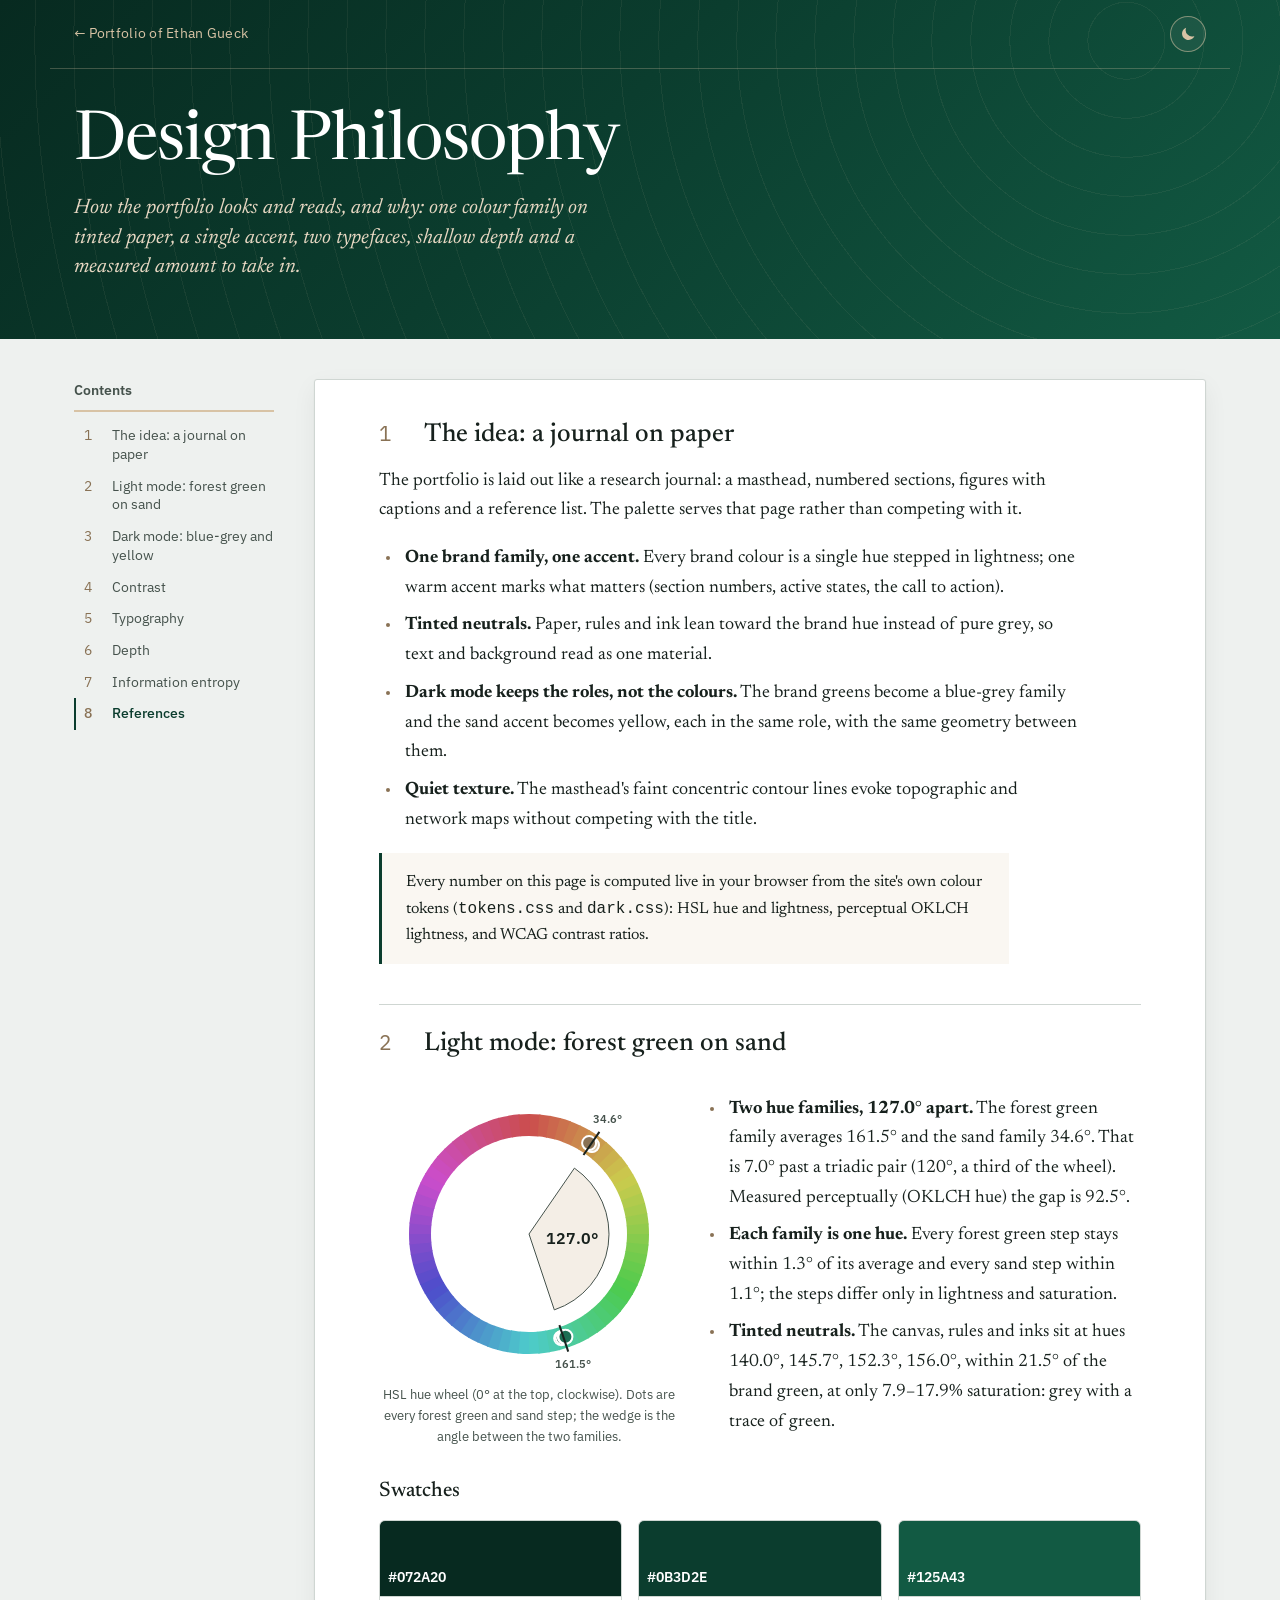
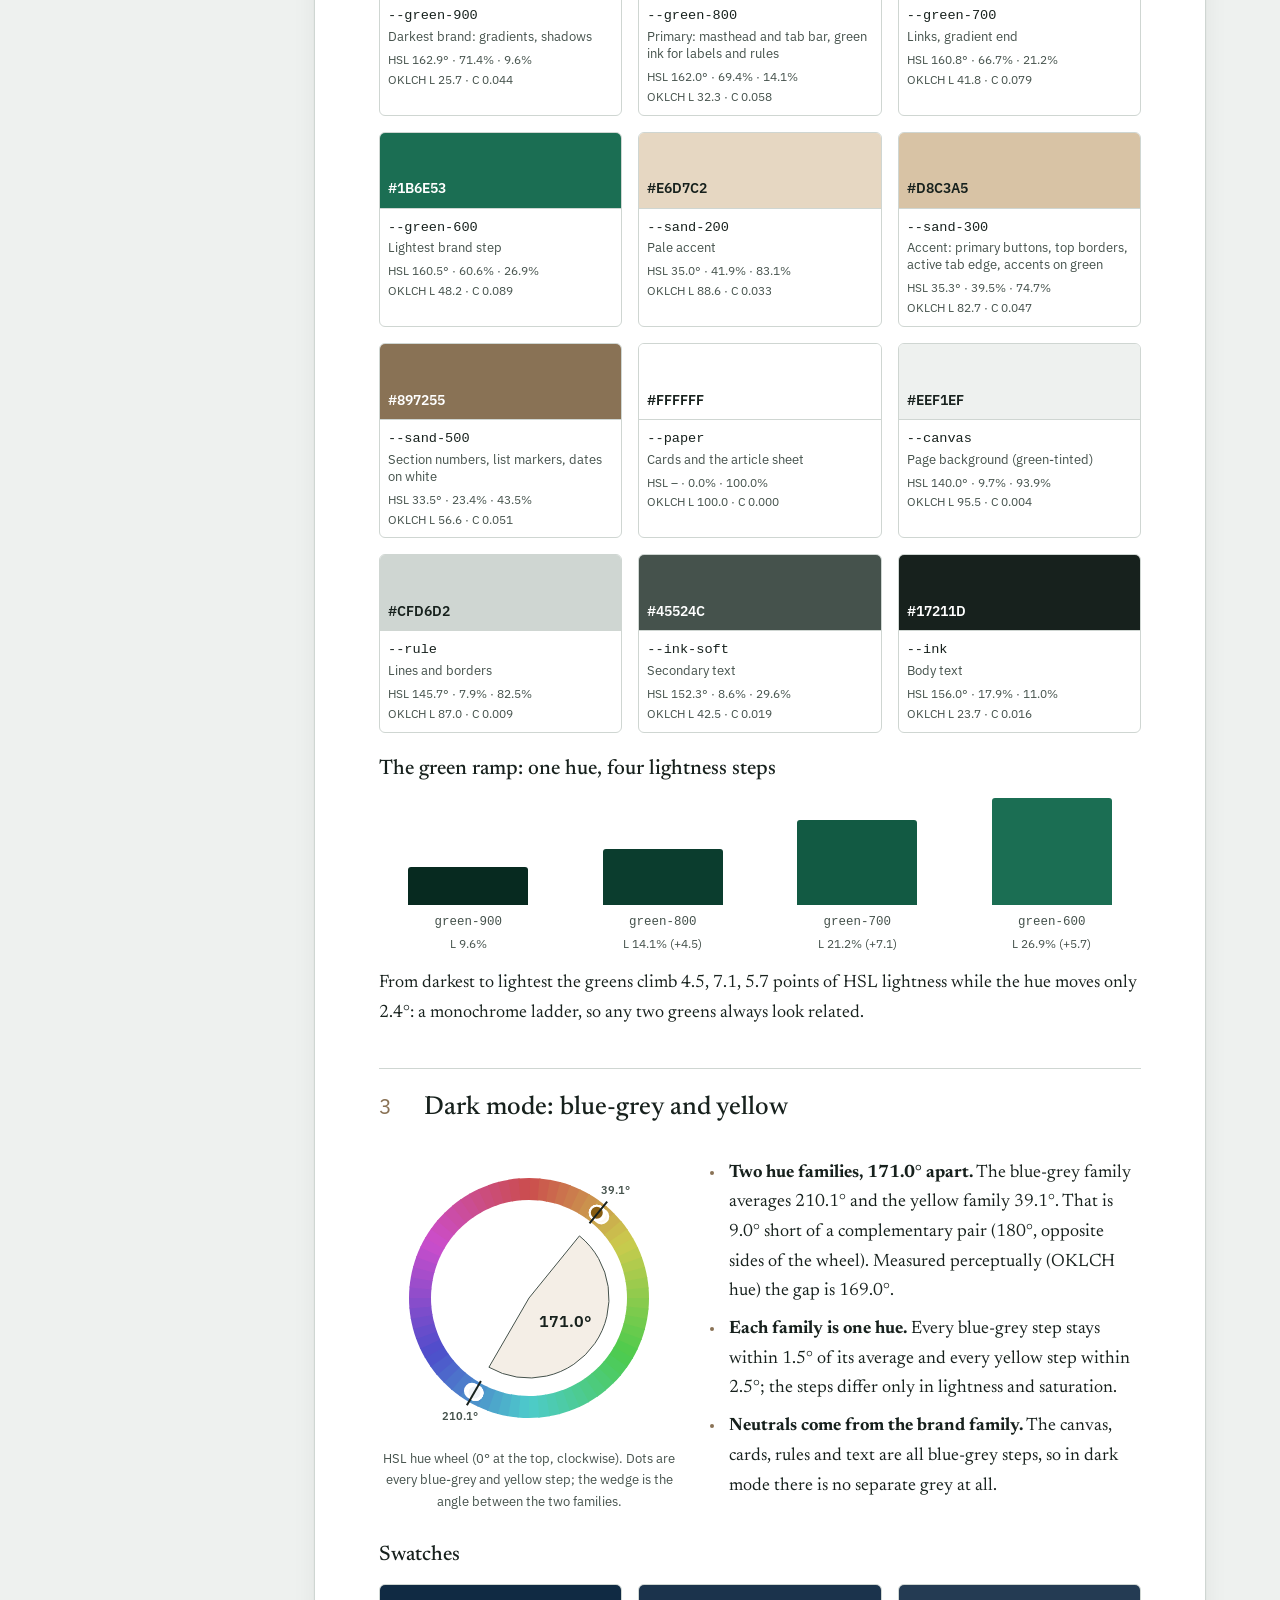
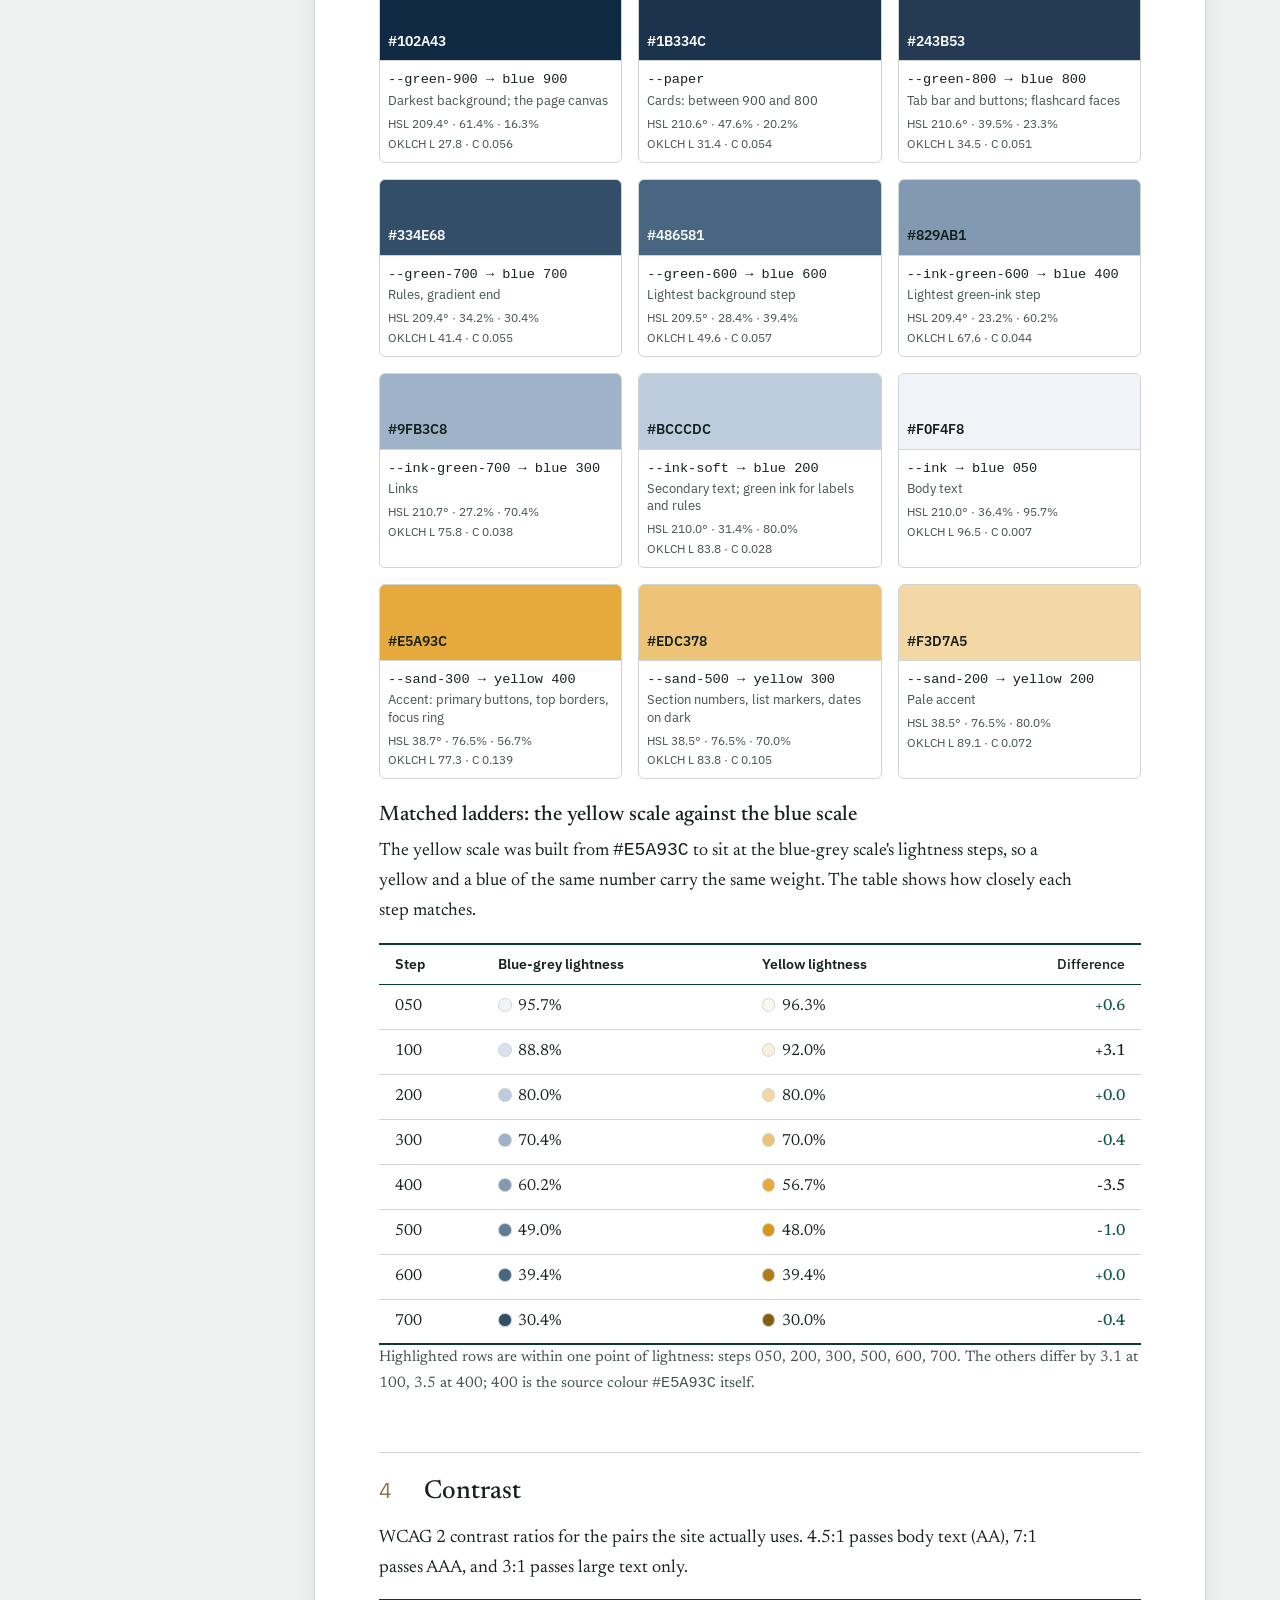
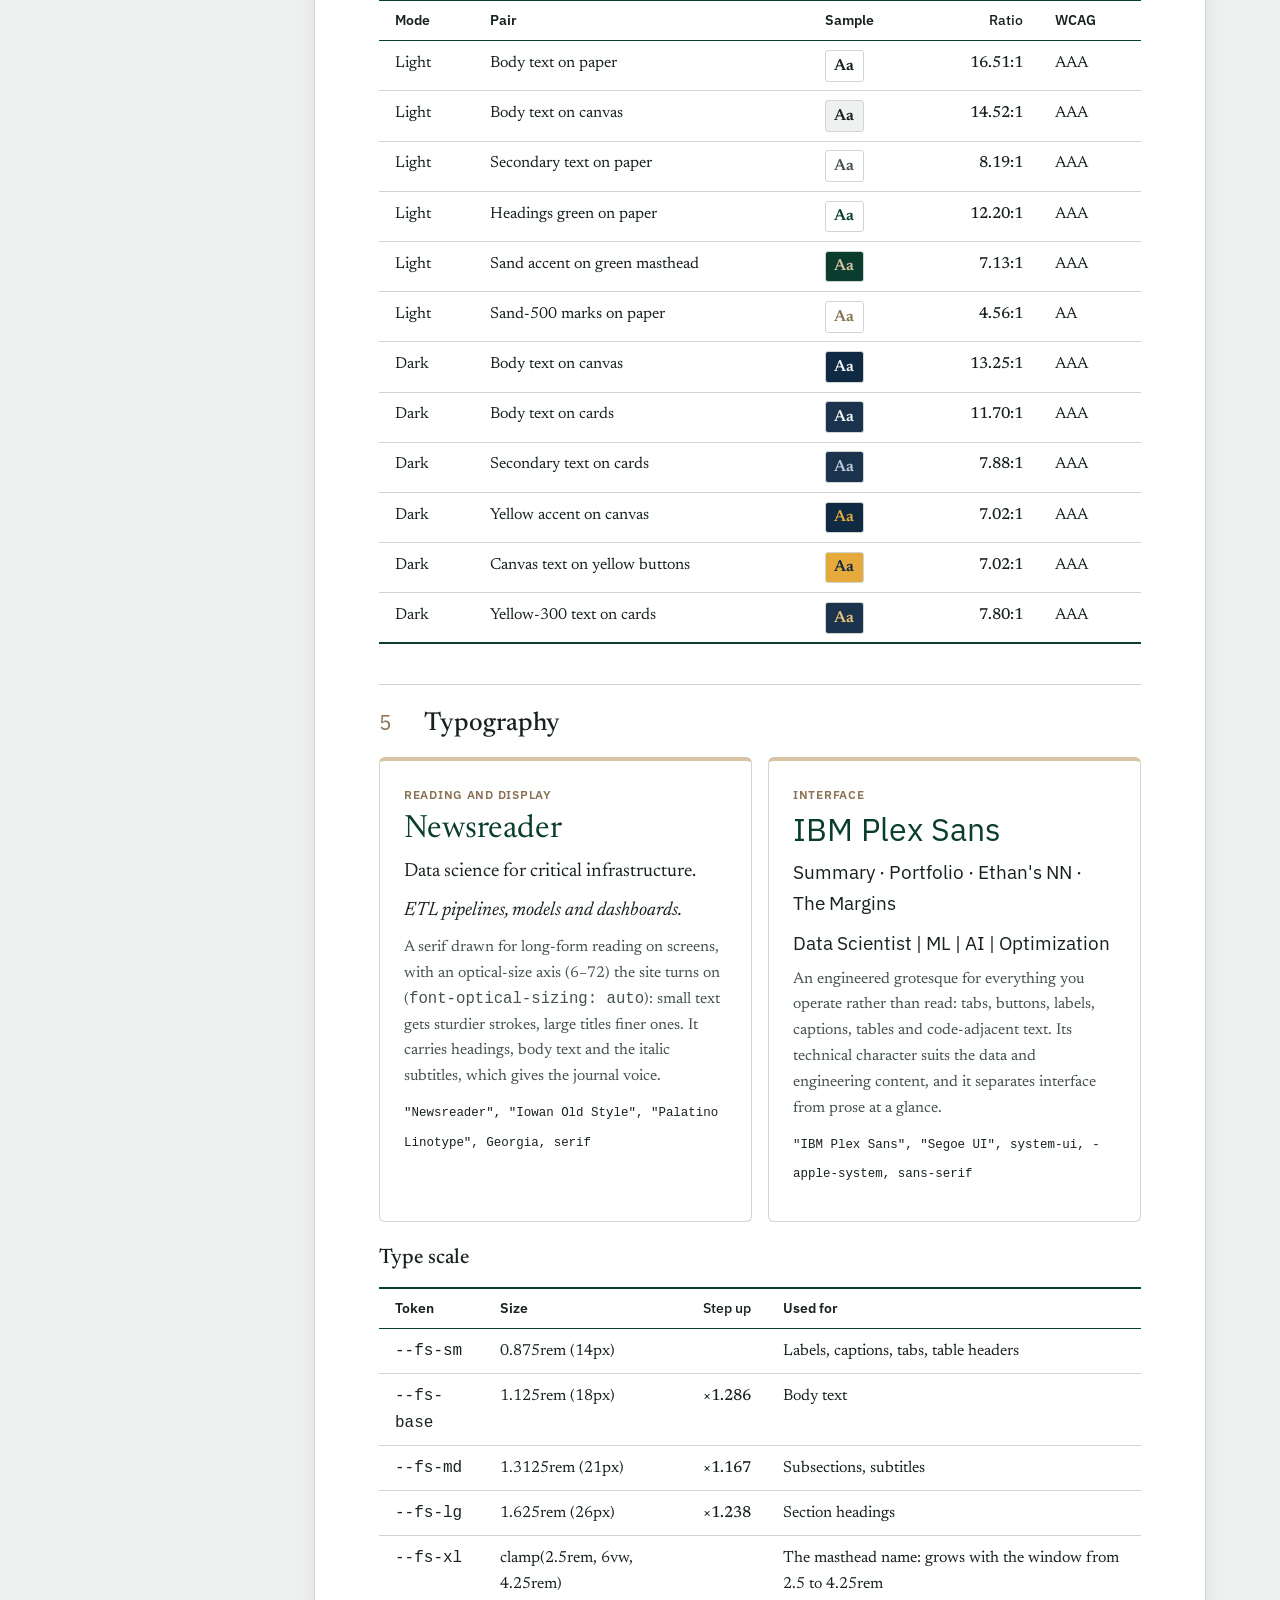
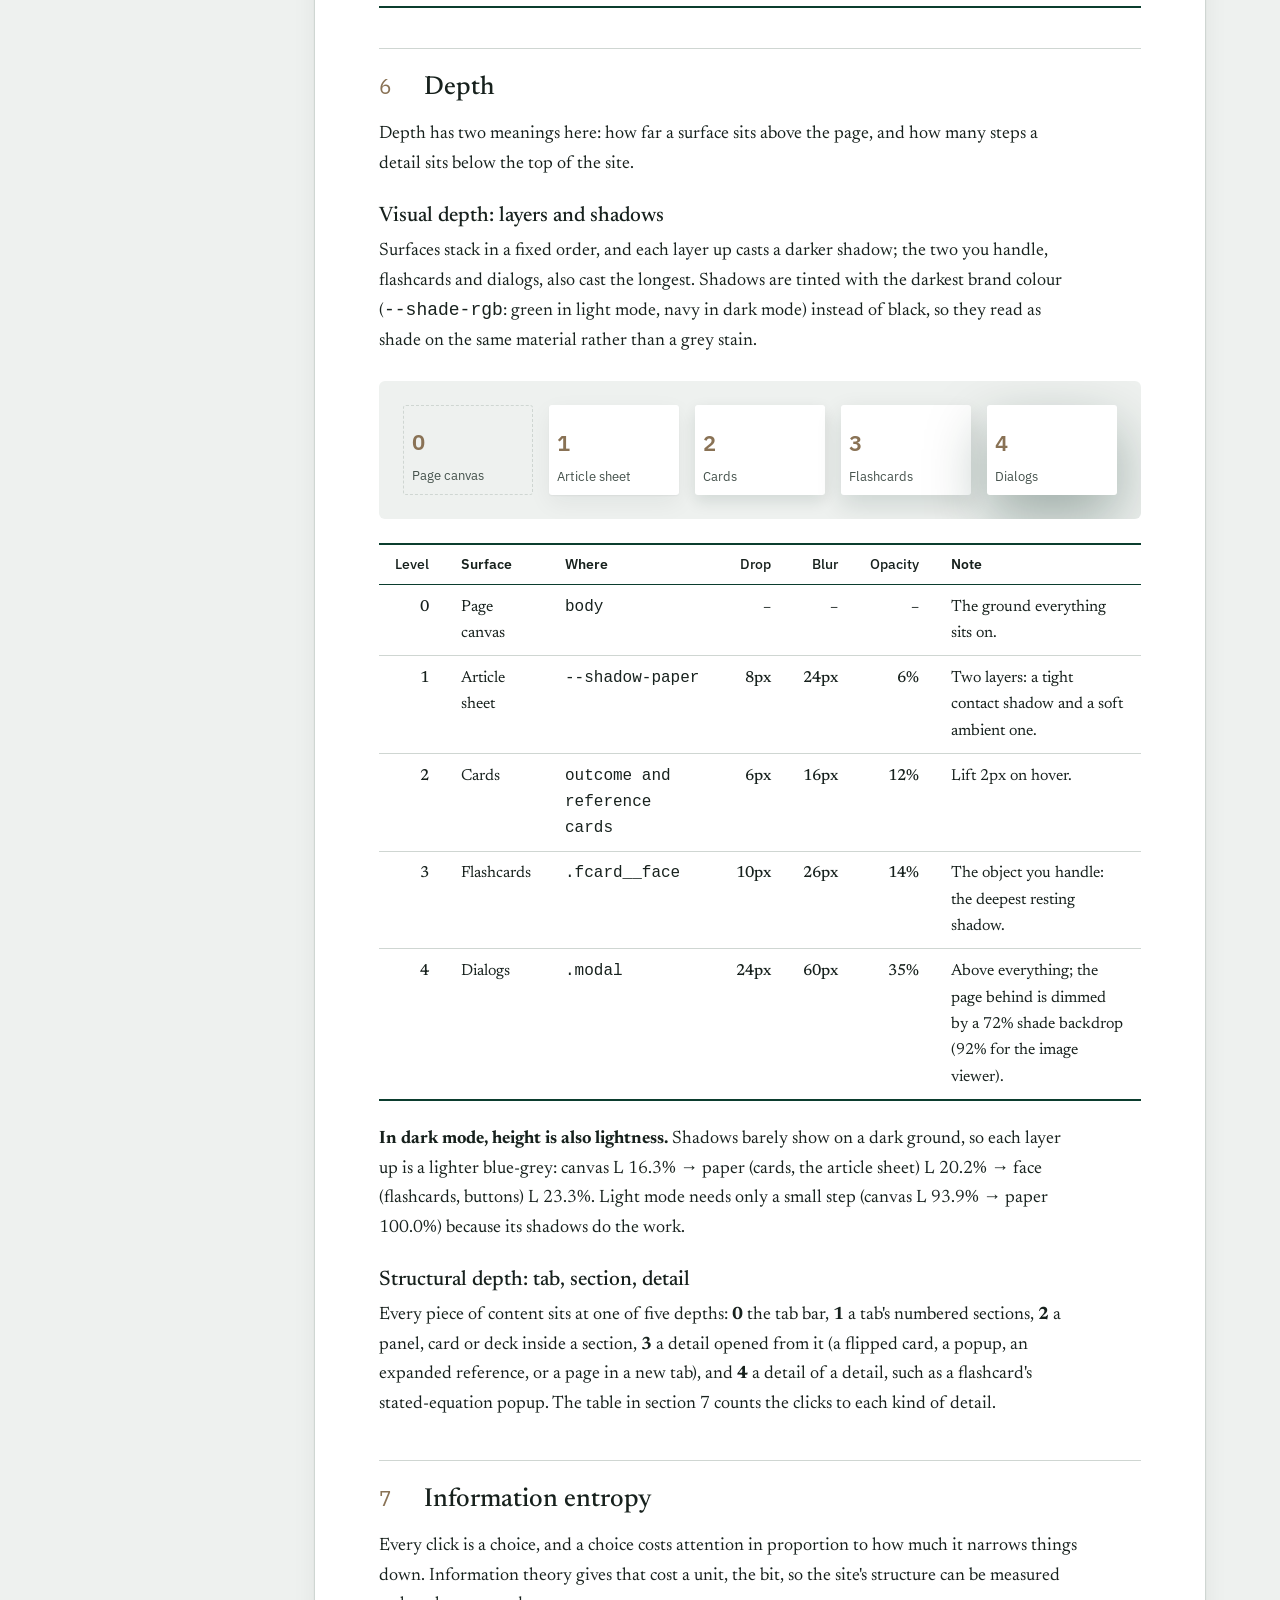
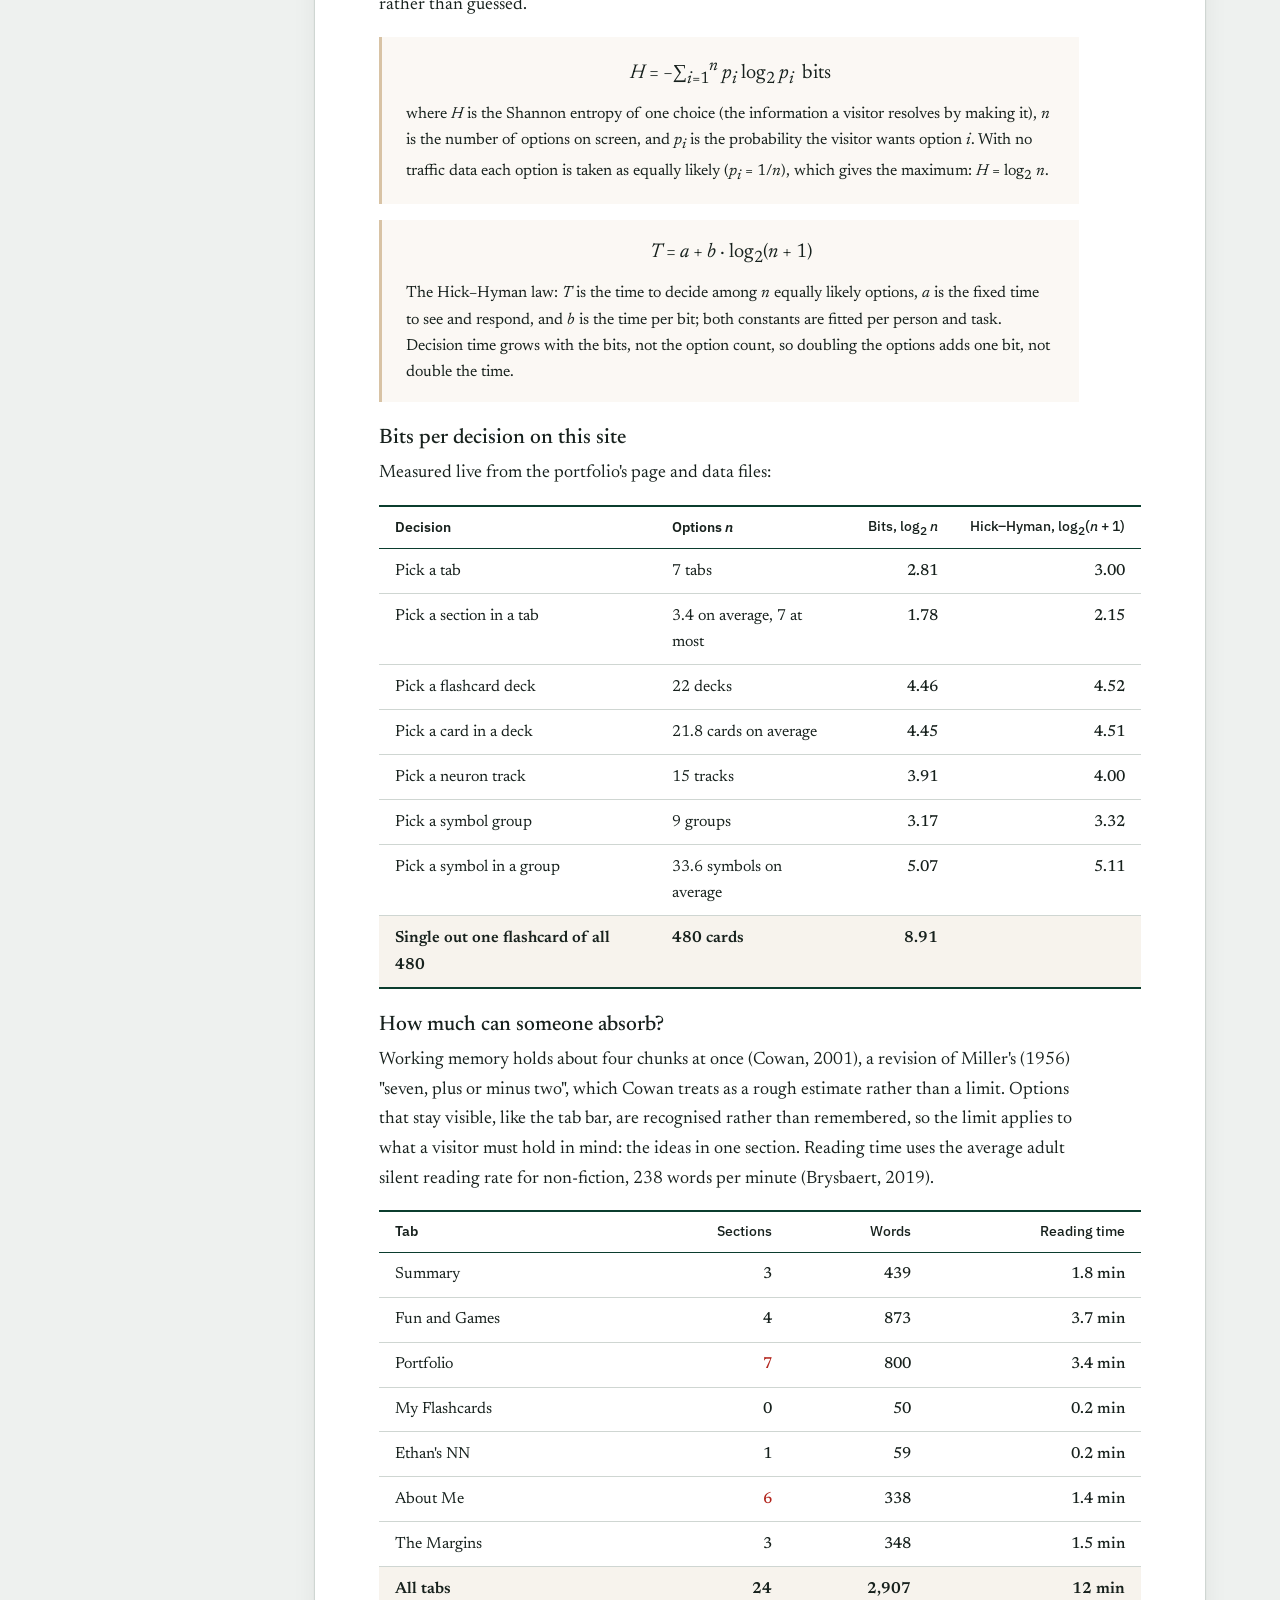
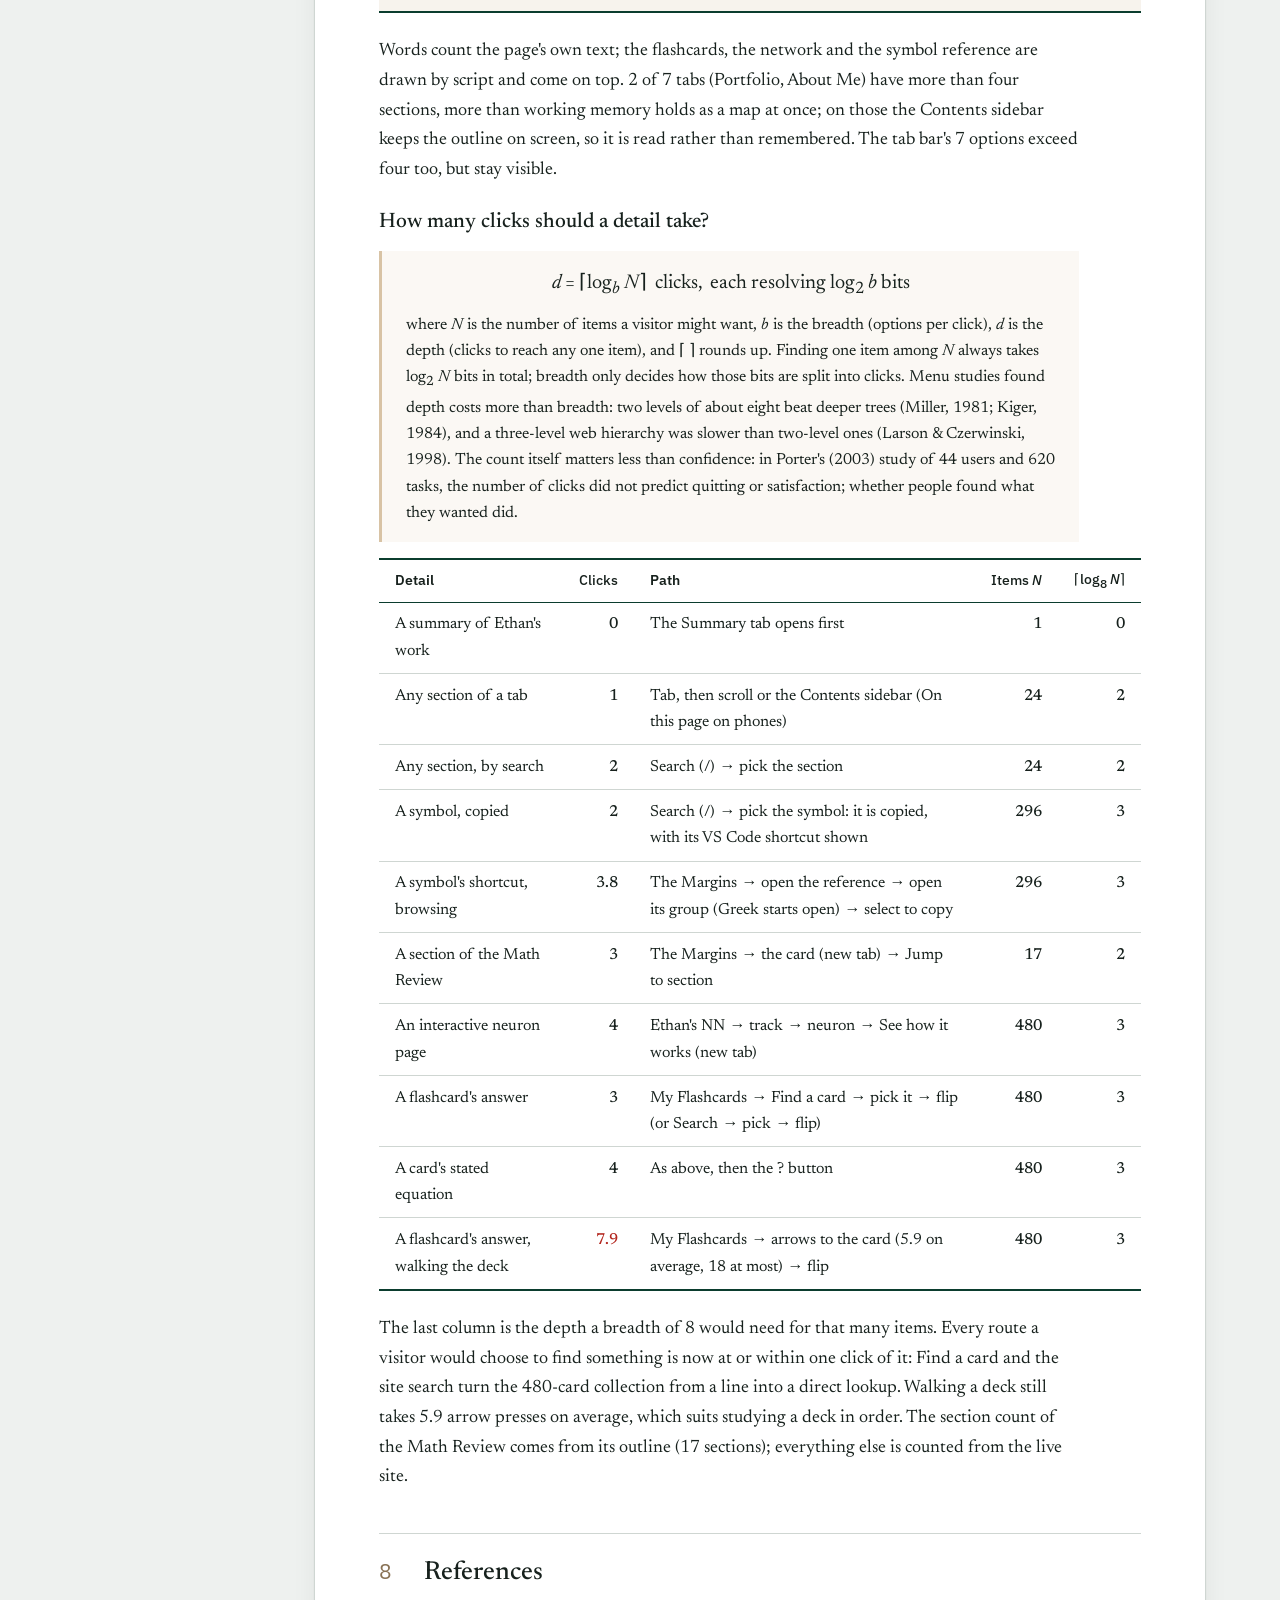
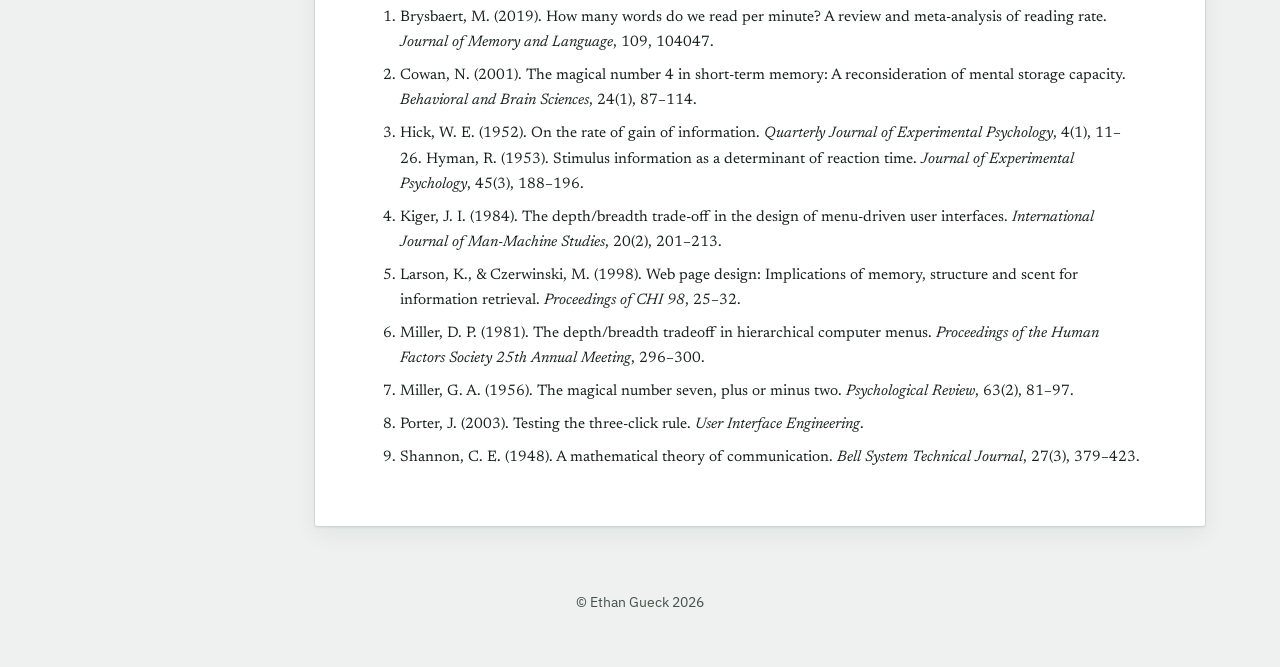
==== commit 3f700ac5: "Merge The Technical Stuff into Portfolio and Misc + Articles into The Margins; site search, Find a c" ====
--- a/design/index.html
+++ b/design/index.html
@@ -24,7 +24,7 @@
 <body>
   <header class="masthead">
     <div class="masthead__bar container">
-      <a class="masthead__journal" href="../#misc">← Portfolio of Ethan Gueck</a>
+      <a class="masthead__journal" href="../#margins">← Portfolio of Ethan Gueck</a>
       <button class="theme-toggle" type="button" data-theme-toggle aria-pressed="false" aria-label="Switch to dark mode" title="Dark mode">
         <svg class="theme-toggle__moon" viewBox="0 0 24 24" aria-hidden="true"><path d="M20.5 14.5A8.5 8.5 0 0 1 9.5 3.5a8.5 8.5 0 1 0 11 11z"/></svg>
         <svg class="theme-toggle__sun" viewBox="0 0 24 24" aria-hidden="true"><circle cx="12" cy="12" r="4.2"/><path d="M12 2.5v2.2M12 19.3v2.2M2.5 12h2.2M19.3 12h2.2M5.3 5.3l1.6 1.6M17.1 17.1l1.6 1.6M5.3 18.7l1.6-1.6M17.1 6.9l1.6-1.6"/></svg>
@@ -36,7 +36,14 @@
     </div>
   </header>
 
-  <main class="container design-main">
+  <div class="container design-layout">
+    <nav class="design-toc" aria-label="On this page">
+      <details class="design-toc__box" open>
+        <summary class="design-toc__heading">Contents</summary>
+        <ol class="design-toc__list" data-design-toc></ol>
+      </details>
+    </nav>
+  <main class="design-main">
     <article class="article">
       <h2 id="d-idea"><span class="sec-num">1</span>The idea: a journal on paper</h2>
       <p>The portfolio is laid out like a research journal: a masthead, numbered sections, figures with captions and a reference list. The palette serves that page rather than competing with it.</p>
@@ -86,7 +93,7 @@
         <section class="type-card type-card--sans">
           <p class="type-card__label">Interface</p>
           <p class="type-card__name">IBM Plex Sans</p>
-          <p class="type-card__sample">Summary · Portfolio · Ethan's NN · Misc</p>
+          <p class="type-card__sample">Summary · Portfolio · Ethan's NN · The Margins</p>
           <p class="type-card__sample">Data Scientist | ML | AI | Optimization</p>
           <p class="type-card__why">An engineered grotesque for everything you operate rather than read: tabs, buttons, labels, captions, tables and code-adjacent text. Its technical character suits the data and engineering content, and it separates interface from prose at a glance.</p>
           <p class="type-card__stack"><code>"IBM Plex Sans", "Segoe UI", system-ui, -apple-system, sans-serif</code></p>
@@ -147,6 +154,7 @@
       </ol>
     </article>
   </main>
+  </div>
 
   <footer class="design-foot">© Ethan Gueck 2026</footer>
 </body>
--- a/assets/css/tokens.css
+++ b/assets/css/tokens.css
@@ -7,7 +7,7 @@
   --green-600: #1B6E53;
   --sand-300:  #D8C3A5;   /* accent */
   --sand-200:  #E6D7C2;
-  --sand-500:  #9C8261;   /* accent, dark enough for text on white */
+  --sand-500:  #897255;   /* accent for small text on white: 4.56:1 (WCAG AA); same hue as sand-300 */
 
   /* Neutrals (cool, slightly green-tinted paper) */
   --paper:     #FFFFFF;
--- a/assets/css/components/article.css
+++ b/assets/css/components/article.css
@@ -134,6 +134,19 @@
   text-decoration: none; color: var(--ink-green-800); background: var(--paper);
 }
 .resource-links a:hover { border-color: var(--ink-green-800); background: rgba(var(--tint-rgb), 0.2); }
+/* A pop-up opener styled exactly like the link pills beside it, and a film-camera icon that opens an animation. */
+.resource-links { align-items: center; }
+.resource-btn {
+  padding: 0.35rem 0.75rem; border: 1px solid var(--rule); border-radius: 999px; cursor: pointer;
+  background: var(--paper); color: var(--ink-green-800); font-family: var(--font-sans); font-size: var(--fs-sm);
+}
+.resource-btn:hover { border-color: var(--ink-green-800); background: rgba(var(--tint-rgb), 0.2); }
+.camera-link {
+  display: inline-grid !important; place-items: center; width: 2.1rem; height: 2.1rem; padding: 0 !important;
+  border-radius: 50% !important; color: var(--ink-green-800);
+}
+.camera-link svg { width: 1.15rem; height: 1.15rem; fill: none; stroke: currentColor; stroke-width: 1.8; stroke-linejoin: round; }
+.camera-link:hover { color: var(--sand-500); }
 
 /* Display equations, numbered on the right as in a journal */
 .equation {
--- a/design/design.css
+++ b/design/design.css
@@ -5,8 +5,27 @@
 .masthead__bar .theme-toggle { margin: 0; }
 .design-title { padding-block: var(--space-5); }
 .design-title .masthead__subtitle { max-width: 46ch; }
-.design-main { padding-block: var(--space-5); }
-.design-main .article { max-width: 980px; margin: 0 auto; }
+.design-layout { display: grid; grid-template-columns: 200px minmax(0, 1fr); gap: var(--space-5); align-items: start; padding-block: var(--space-5); }
+.design-main .article { max-width: 980px; }
+/* Contents: sticky beside the article; a collapsible "On this page" above it on narrower screens. */
+.design-toc { position: sticky; top: var(--space-4); font-family: var(--font-sans); font-size: var(--fs-sm); }
+.design-toc__heading { list-style: none; cursor: default; font-weight: 600; color: var(--ink-soft); padding-bottom: var(--space-2); margin-bottom: var(--space-2); border-bottom: 2px solid var(--sand-300); }
+.design-toc__heading::-webkit-details-marker { display: none; }
+.design-toc__list { list-style: none; margin: 0; padding: 0; }
+.design-toc__list a { display: flex; gap: var(--space-2); padding: 0.4rem 0 0.4rem var(--space-2); color: var(--ink-soft); text-decoration: none; border-left: 2px solid transparent; line-height: 1.35; }
+.design-toc__list a:hover { color: var(--ink-green-800); border-left-color: var(--rule); }
+.design-toc__list a[aria-current="true"] { color: var(--ink-green-800); border-left-color: var(--ink-green-800); font-weight: 500; }
+.design-toc__num { color: var(--sand-500); min-width: 1.4em; font-variant-numeric: tabular-nums; }
+@media (max-width: 1100px) {
+  .design-layout { grid-template-columns: minmax(0, 1fr); gap: var(--space-3); padding-block: var(--space-4); }
+  .design-toc { position: static; }
+  .design-toc__box { background: var(--paper); border: 1px solid var(--rule); border-left: 3px solid var(--sand-300); border-radius: var(--radius-sm); padding: 0 var(--space-3); }
+  .design-toc__heading { cursor: pointer; border-bottom: 0; margin: 0; padding: 0.6rem 0; color: var(--ink-green-800); }
+  .design-toc__heading::before { content: "On this page"; }
+  .design-toc__heading { font-size: 0; }
+  .design-toc__heading::before { font-size: var(--fs-sm); }
+  .design-toc__list { padding-bottom: var(--space-2); }
+}
 .design-foot { padding: var(--space-4) var(--space-3); text-align: center; font-family: var(--font-sans); font-size: var(--fs-sm); color: var(--ink-soft); }
 .design-note { font-size: 0.95rem; color: var(--ink-soft); }
 
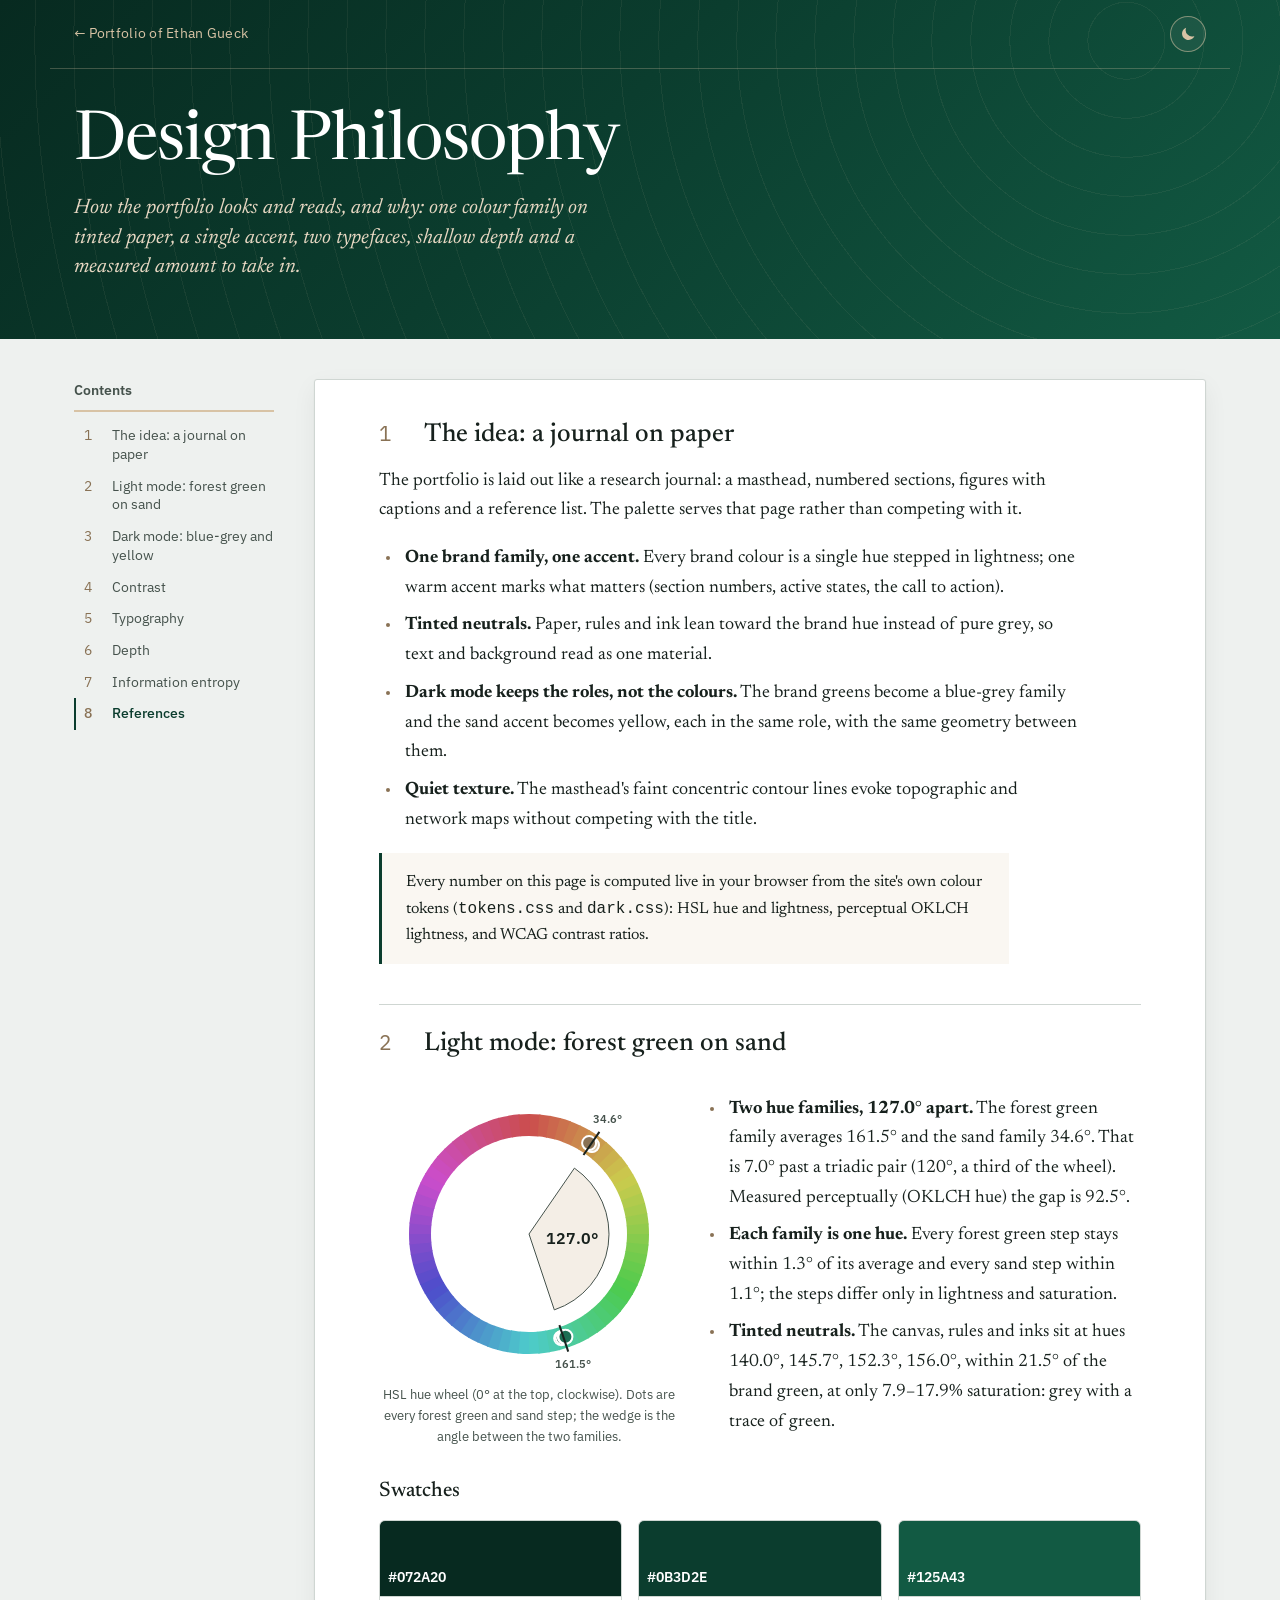
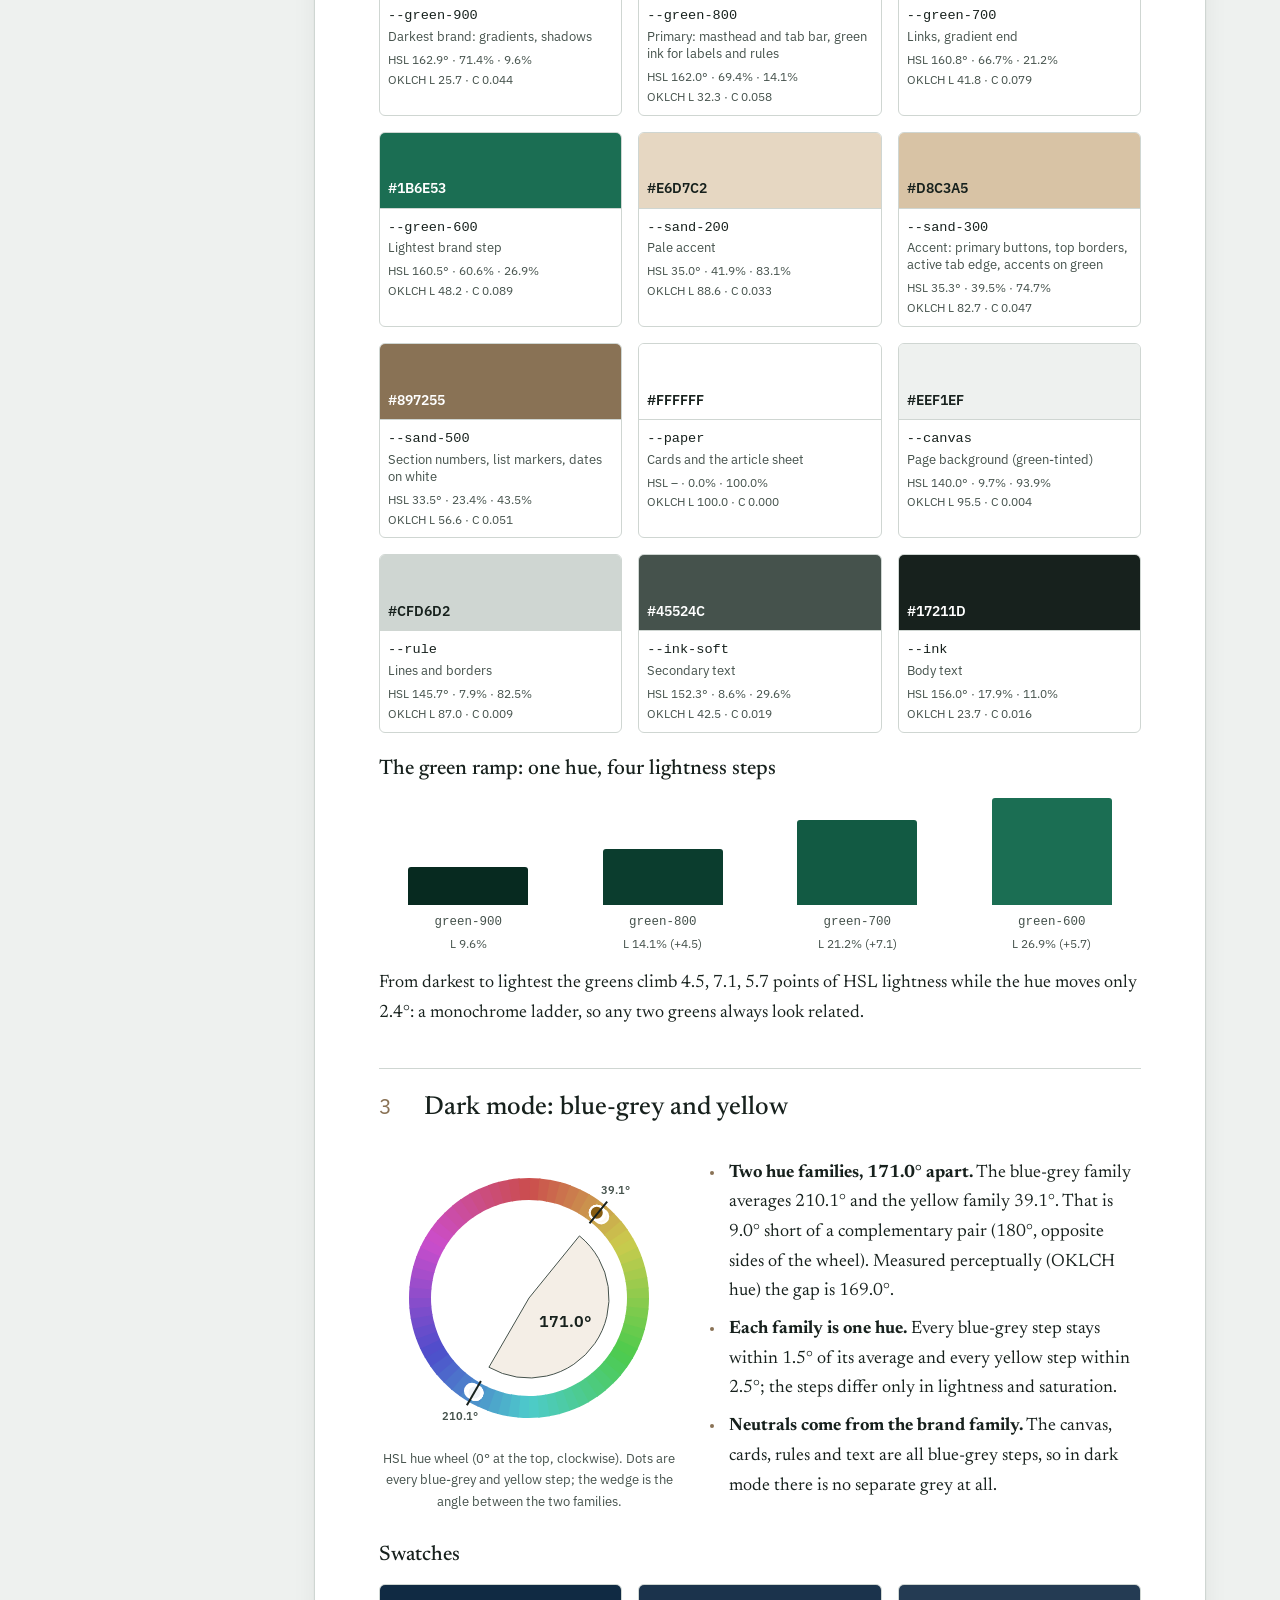
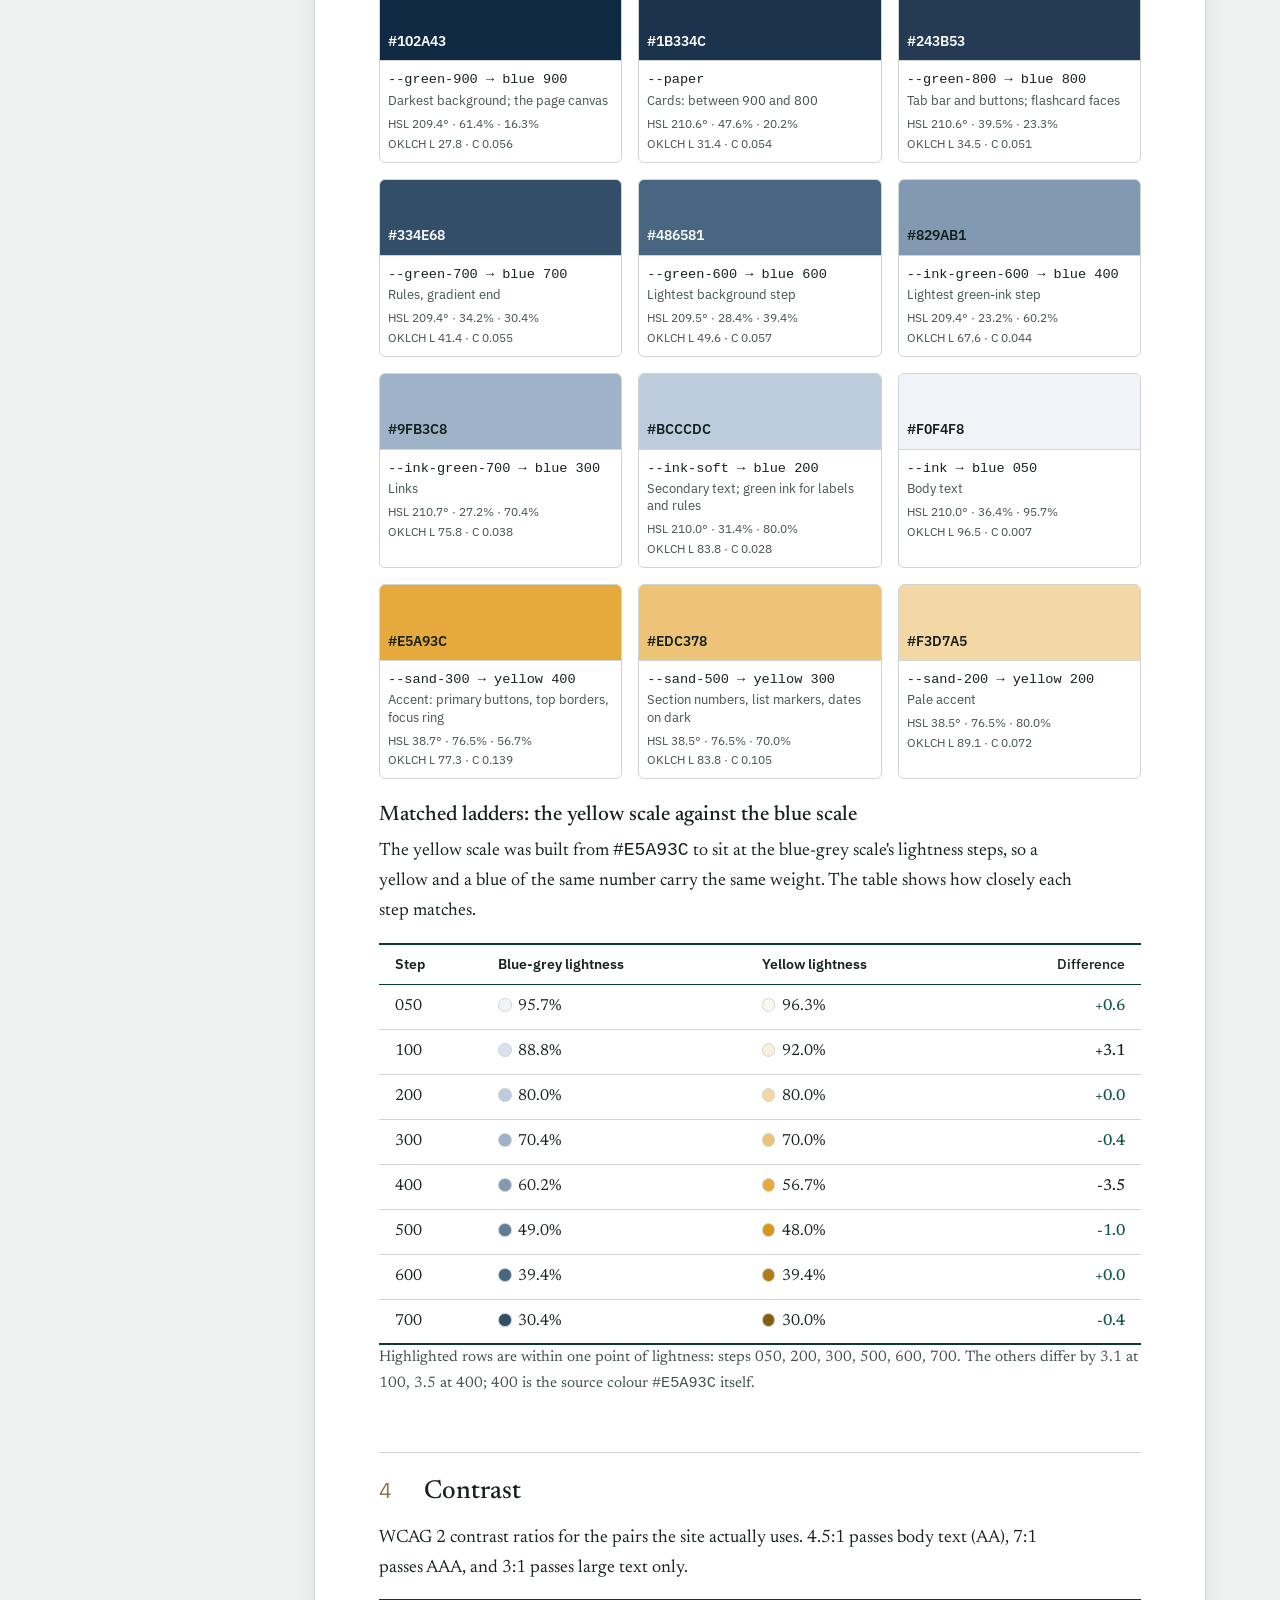
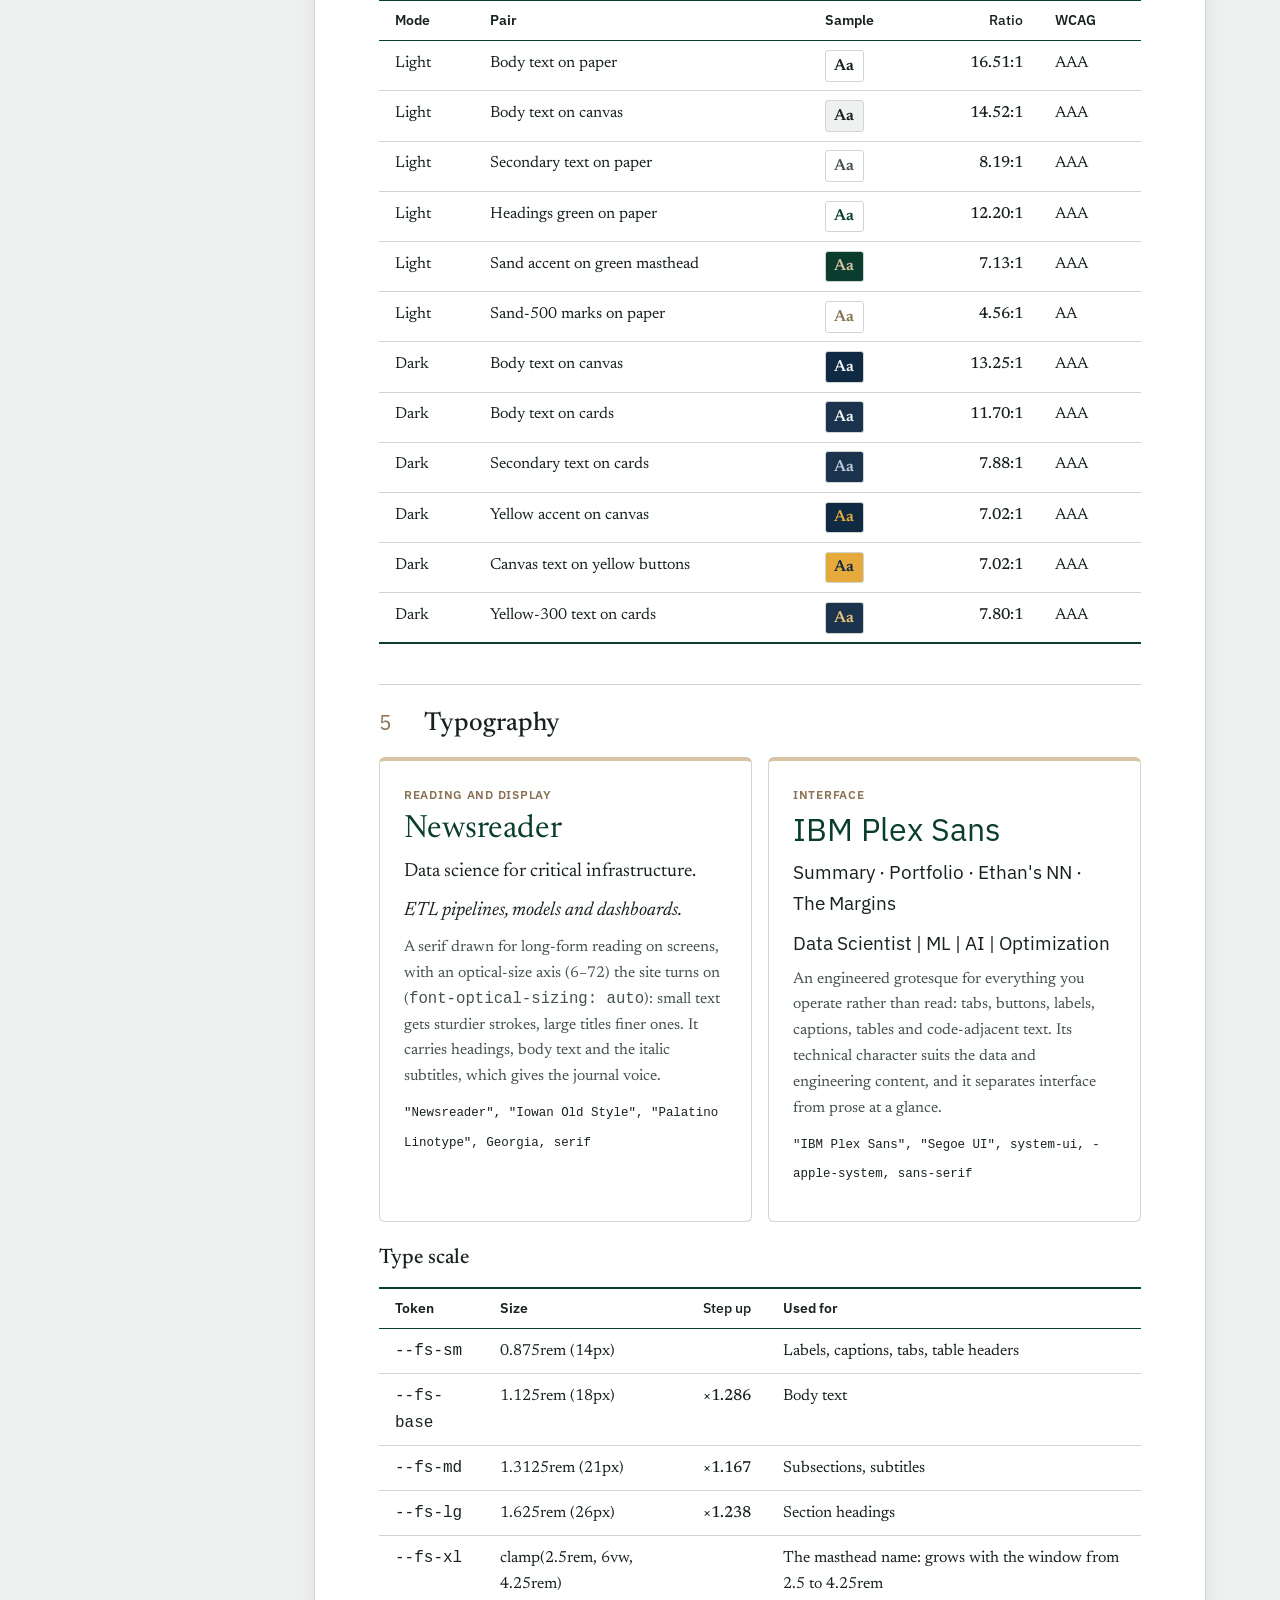
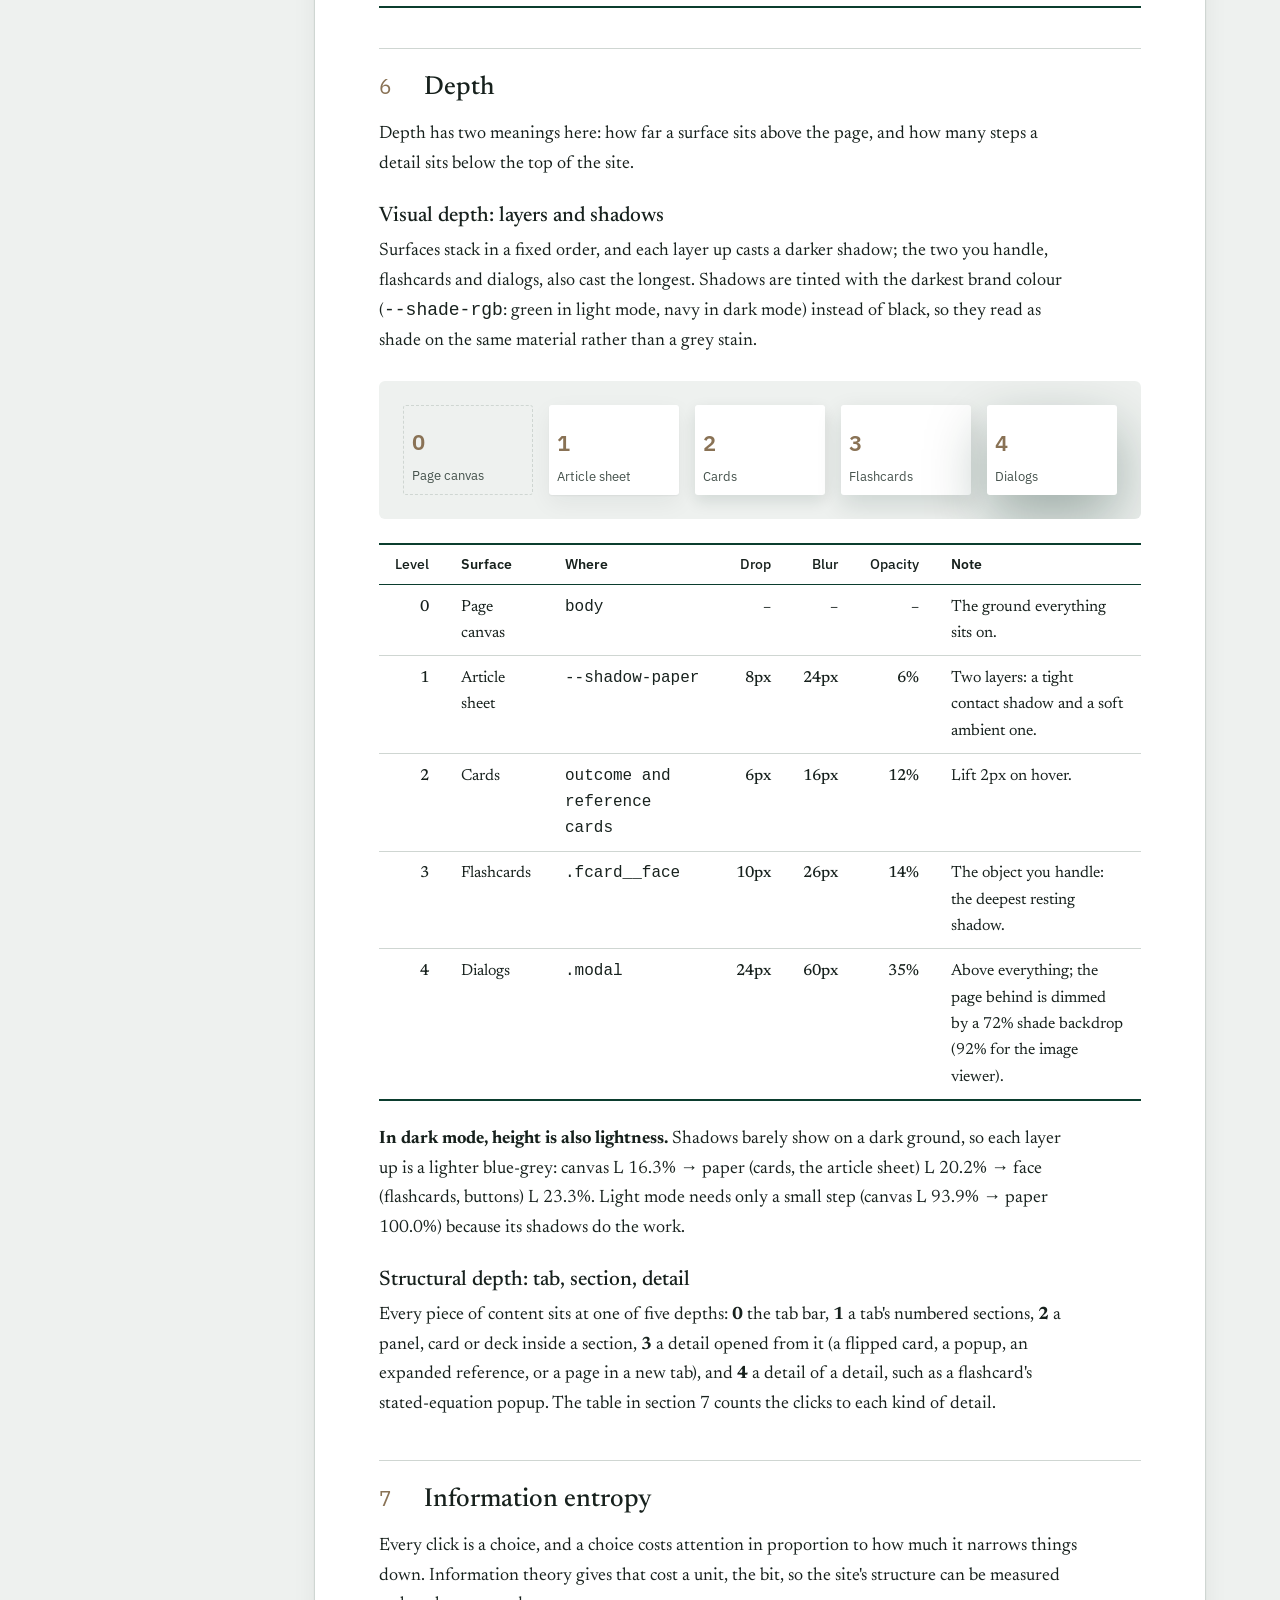
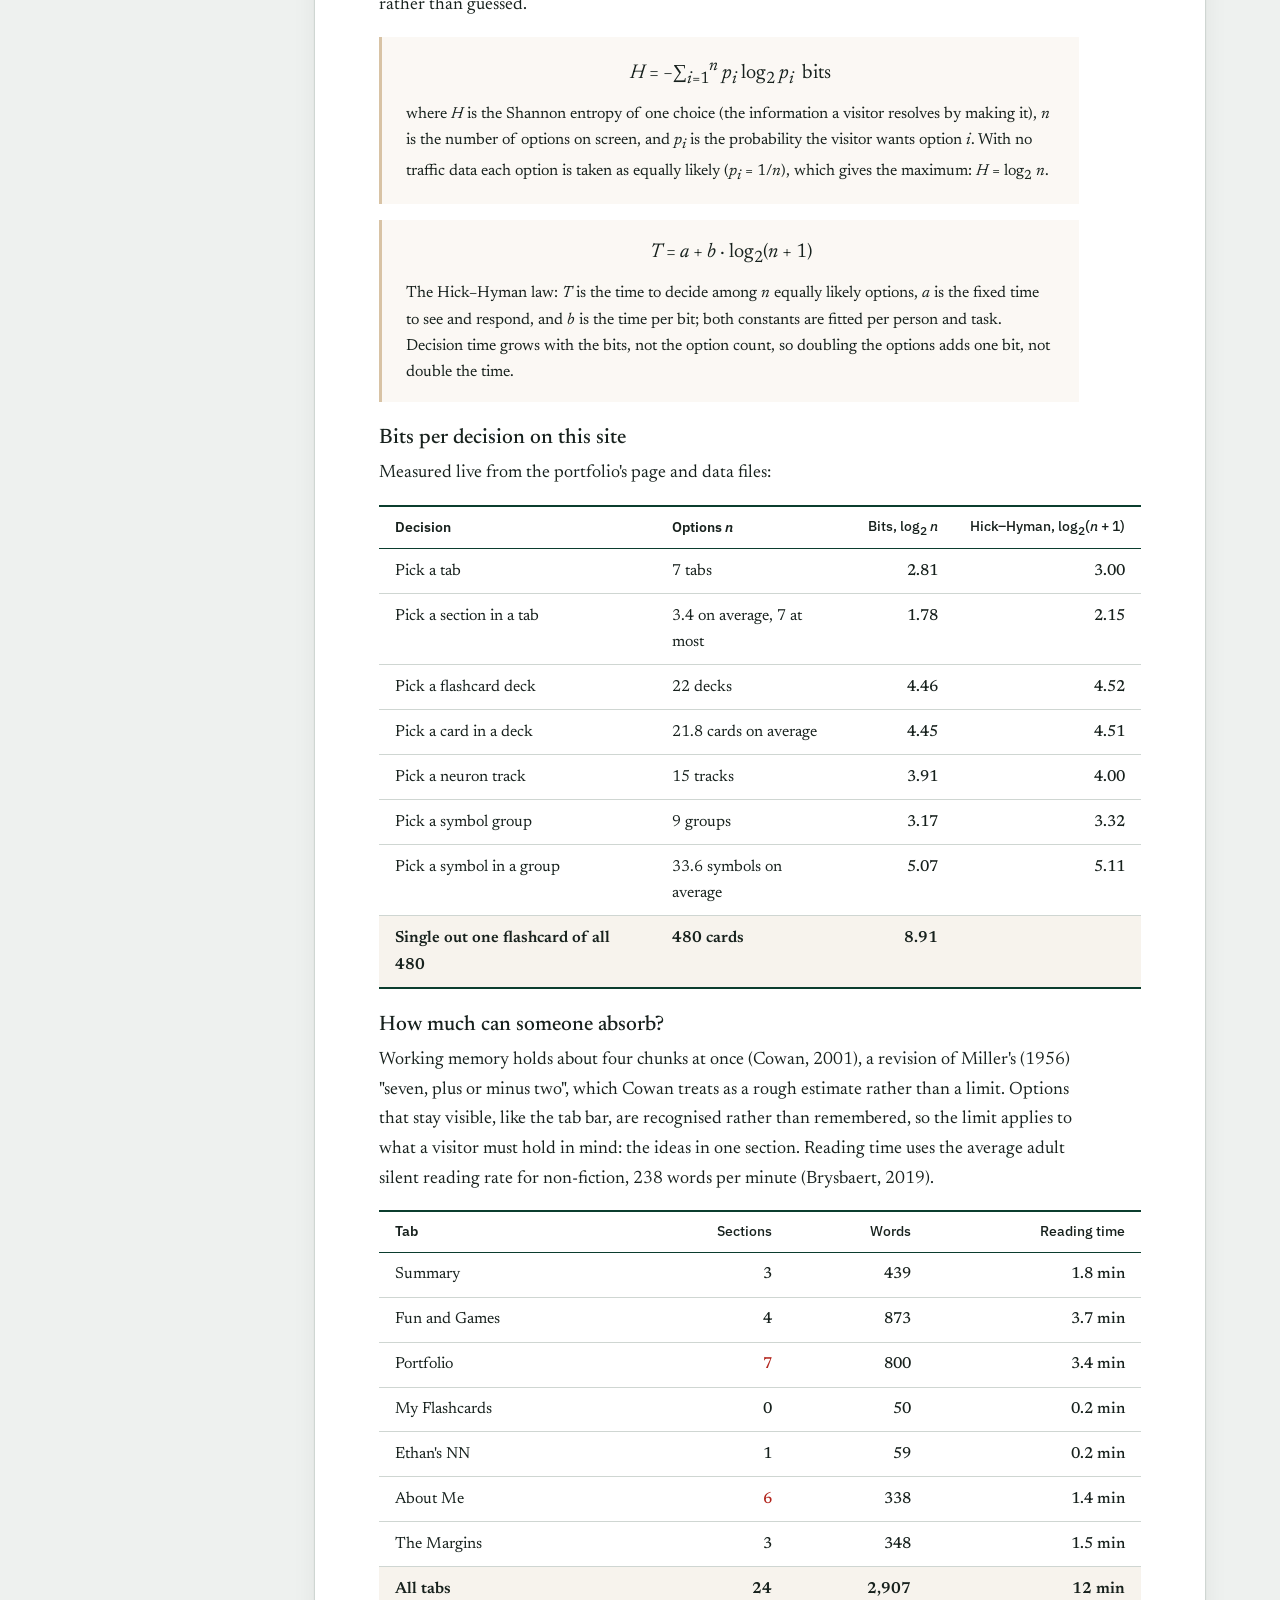
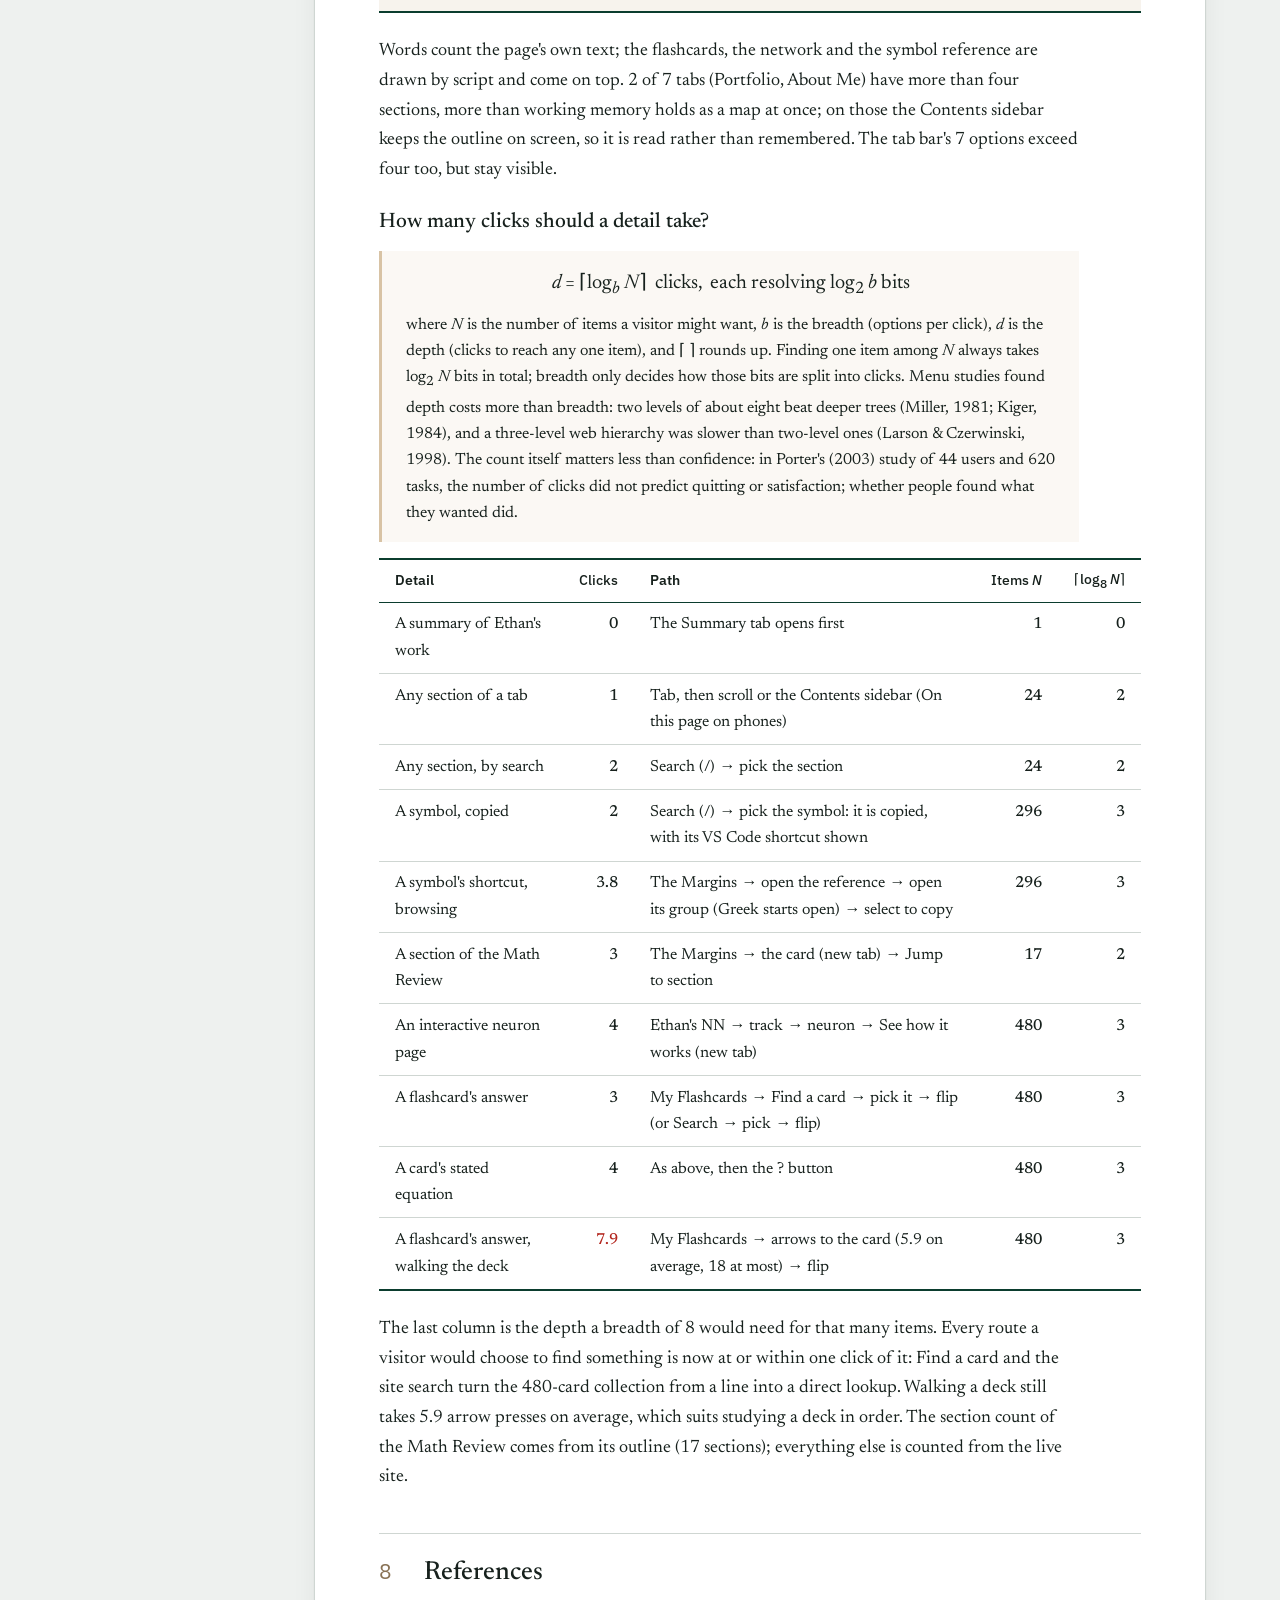
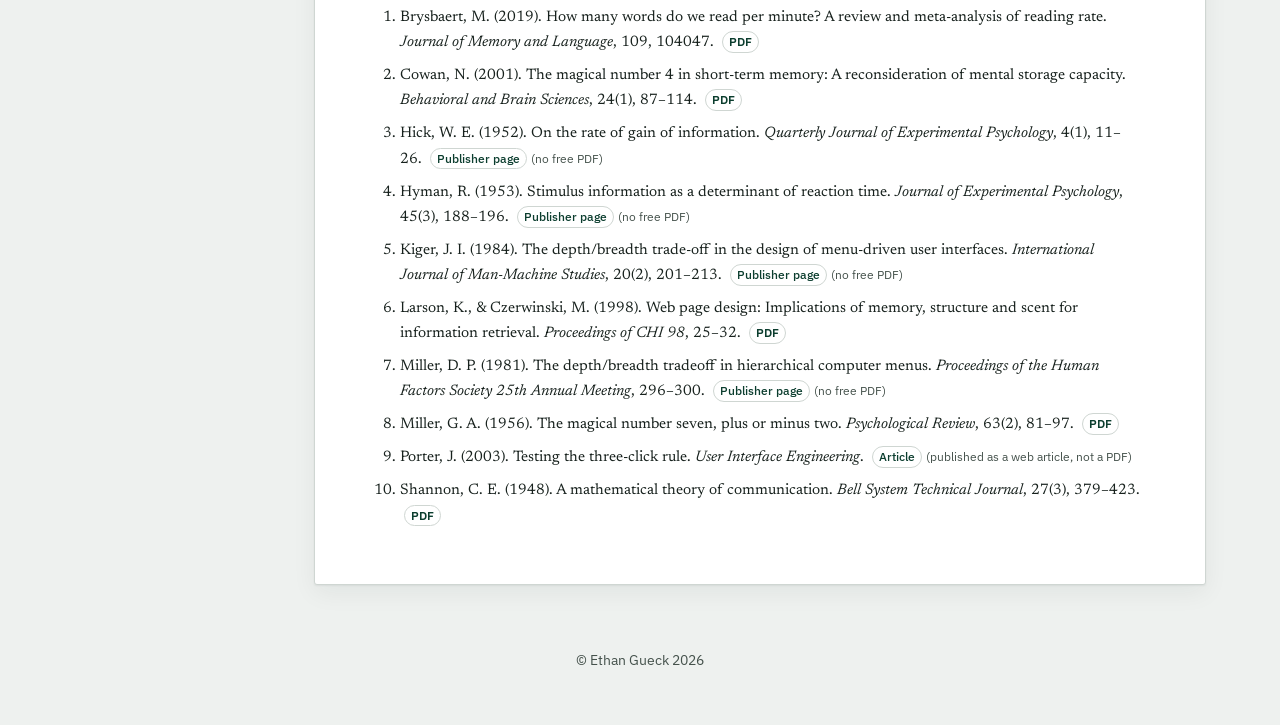
==== commit 5996cb12: "Design philosophy: PDF or publisher link for every source" ====
--- a/design/index.html
+++ b/design/index.html
@@ -142,15 +142,16 @@
 
       <h2 id="d-refs"><span class="sec-num">8</span>References</h2>
       <ol class="design-refs">
-        <li>Brysbaert, M. (2019). How many words do we read per minute? A review and meta-analysis of reading rate. <em>Journal of Memory and Language</em>, 109, 104047.</li>
-        <li>Cowan, N. (2001). The magical number 4 in short-term memory: A reconsideration of mental storage capacity. <em>Behavioral and Brain Sciences</em>, 24(1), 87–114.</li>
-        <li>Hick, W. E. (1952). On the rate of gain of information. <em>Quarterly Journal of Experimental Psychology</em>, 4(1), 11–26. Hyman, R. (1953). Stimulus information as a determinant of reaction time. <em>Journal of Experimental Psychology</em>, 45(3), 188–196.</li>
-        <li>Kiger, J. I. (1984). The depth/breadth trade-off in the design of menu-driven user interfaces. <em>International Journal of Man-Machine Studies</em>, 20(2), 201–213.</li>
-        <li>Larson, K., &amp; Czerwinski, M. (1998). Web page design: Implications of memory, structure and scent for information retrieval. <em>Proceedings of CHI 98</em>, 25–32.</li>
-        <li>Miller, D. P. (1981). The depth/breadth tradeoff in hierarchical computer menus. <em>Proceedings of the Human Factors Society 25th Annual Meeting</em>, 296–300.</li>
-        <li>Miller, G. A. (1956). The magical number seven, plus or minus two. <em>Psychological Review</em>, 63(2), 81–97.</li>
-        <li>Porter, J. (2003). Testing the three-click rule. <em>User Interface Engineering</em>.</li>
-        <li>Shannon, C. E. (1948). A mathematical theory of communication. <em>Bell System Technical Journal</em>, 27(3), 379–423.</li>
+        <li>Brysbaert, M. (2019). How many words do we read per minute? A review and meta-analysis of reading rate. <em>Journal of Memory and Language</em>, 109, 104047. <a class="ref-link" href="https://www.gwern.net/doc/psychology/linguistics/2019-brysbaert.pdf" target="_blank" rel="noopener">PDF</a></li>
+        <li>Cowan, N. (2001). The magical number 4 in short-term memory: A reconsideration of mental storage capacity. <em>Behavioral and Brain Sciences</em>, 24(1), 87–114. <a class="ref-link" href="https://memory.psych.missouri.edu/assets/doc/articles/2001/cowan-bbs-2001.pdf" target="_blank" rel="noopener">PDF</a></li>
+        <li>Hick, W. E. (1952). On the rate of gain of information. <em>Quarterly Journal of Experimental Psychology</em>, 4(1), 11–26. <a class="ref-link ref-link--pub" href="https://doi.org/10.1080/17470215208416600" target="_blank" rel="noopener">Publisher page</a> <span class="ref-note">(no free PDF)</span></li>
+        <li>Hyman, R. (1953). Stimulus information as a determinant of reaction time. <em>Journal of Experimental Psychology</em>, 45(3), 188–196. <a class="ref-link ref-link--pub" href="https://doi.org/10.1037/h0056940" target="_blank" rel="noopener">Publisher page</a> <span class="ref-note">(no free PDF)</span></li>
+        <li>Kiger, J. I. (1984). The depth/breadth trade-off in the design of menu-driven user interfaces. <em>International Journal of Man-Machine Studies</em>, 20(2), 201–213. <a class="ref-link ref-link--pub" href="https://doi.org/10.1016/S0020-7373(84)80018-8" target="_blank" rel="noopener">Publisher page</a> <span class="ref-note">(no free PDF)</span></li>
+        <li>Larson, K., &amp; Czerwinski, M. (1998). Web page design: Implications of memory, structure and scent for information retrieval. <em>Proceedings of CHI 98</em>, 25–32. <a class="ref-link" href="https://www.microsoft.com/en-us/research/wp-content/uploads/2016/12/chi98_webdesign.pdf" target="_blank" rel="noopener">PDF</a></li>
+        <li>Miller, D. P. (1981). The depth/breadth tradeoff in hierarchical computer menus. <em>Proceedings of the Human Factors Society 25th Annual Meeting</em>, 296–300. <a class="ref-link ref-link--pub" href="https://doi.org/10.1177/107118138102500179" target="_blank" rel="noopener">Publisher page</a> <span class="ref-note">(no free PDF)</span></li>
+        <li>Miller, G. A. (1956). The magical number seven, plus or minus two. <em>Psychological Review</em>, 63(2), 81–97. <a class="ref-link" href="https://labs.la.utexas.edu/gilden/files/2016/04/MagicNumberSeven-Miller1956.pdf" target="_blank" rel="noopener">PDF</a></li>
+        <li>Porter, J. (2003). Testing the three-click rule. <em>User Interface Engineering</em>. <a class="ref-link ref-link--pub" href="https://articles.centercentre.com/three_click_rule/" target="_blank" rel="noopener">Article</a> <span class="ref-note">(published as a web article, not a PDF)</span></li>
+        <li>Shannon, C. E. (1948). A mathematical theory of communication. <em>Bell System Technical Journal</em>, 27(3), 379–423. <a class="ref-link" href="https://people.math.harvard.edu/~ctm/home/text/others/shannon/entropy/entropy.pdf" target="_blank" rel="noopener">PDF</a></li>
       </ol>
     </article>
   </main>
--- a/design/design.css
+++ b/design/design.css
@@ -93,3 +93,7 @@
 [data-theme="dark"] .is-over { color: #f4a49a; }
 .design-refs { font-size: 0.95rem; padding-left: 1.4em; }
 .design-refs li { margin-bottom: var(--space-2); }
+.ref-link { display: inline-block; margin-left: 0.35em; padding: 0 0.5em; border: 1px solid var(--rule); border-radius: 999px; font-family: var(--font-sans); font-size: 0.75rem; font-weight: 600; text-decoration: none; color: var(--ink-green-800); }
+.ref-link:hover { border-color: var(--ink-green-800); }
+.ref-link--pub { font-weight: 500; }
+.ref-note { font-family: var(--font-sans); font-size: 0.75rem; color: var(--ink-soft); }
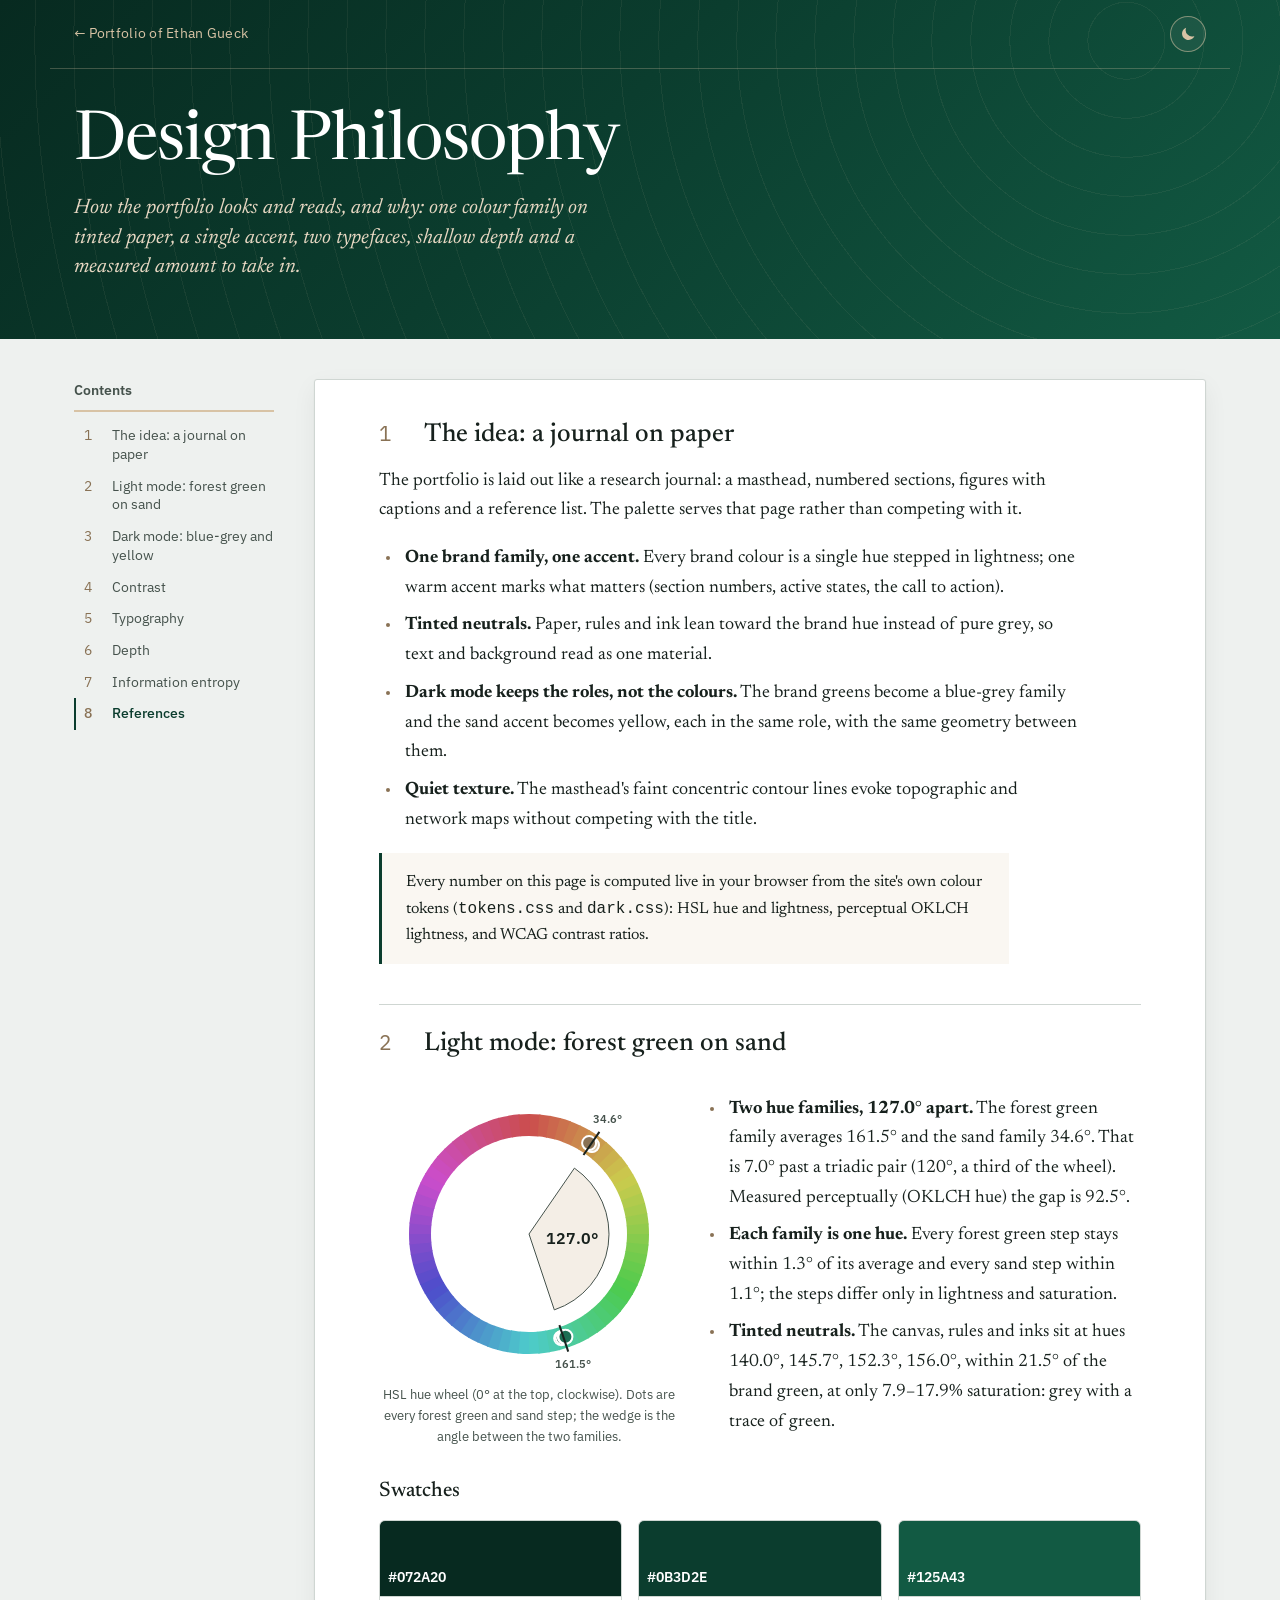
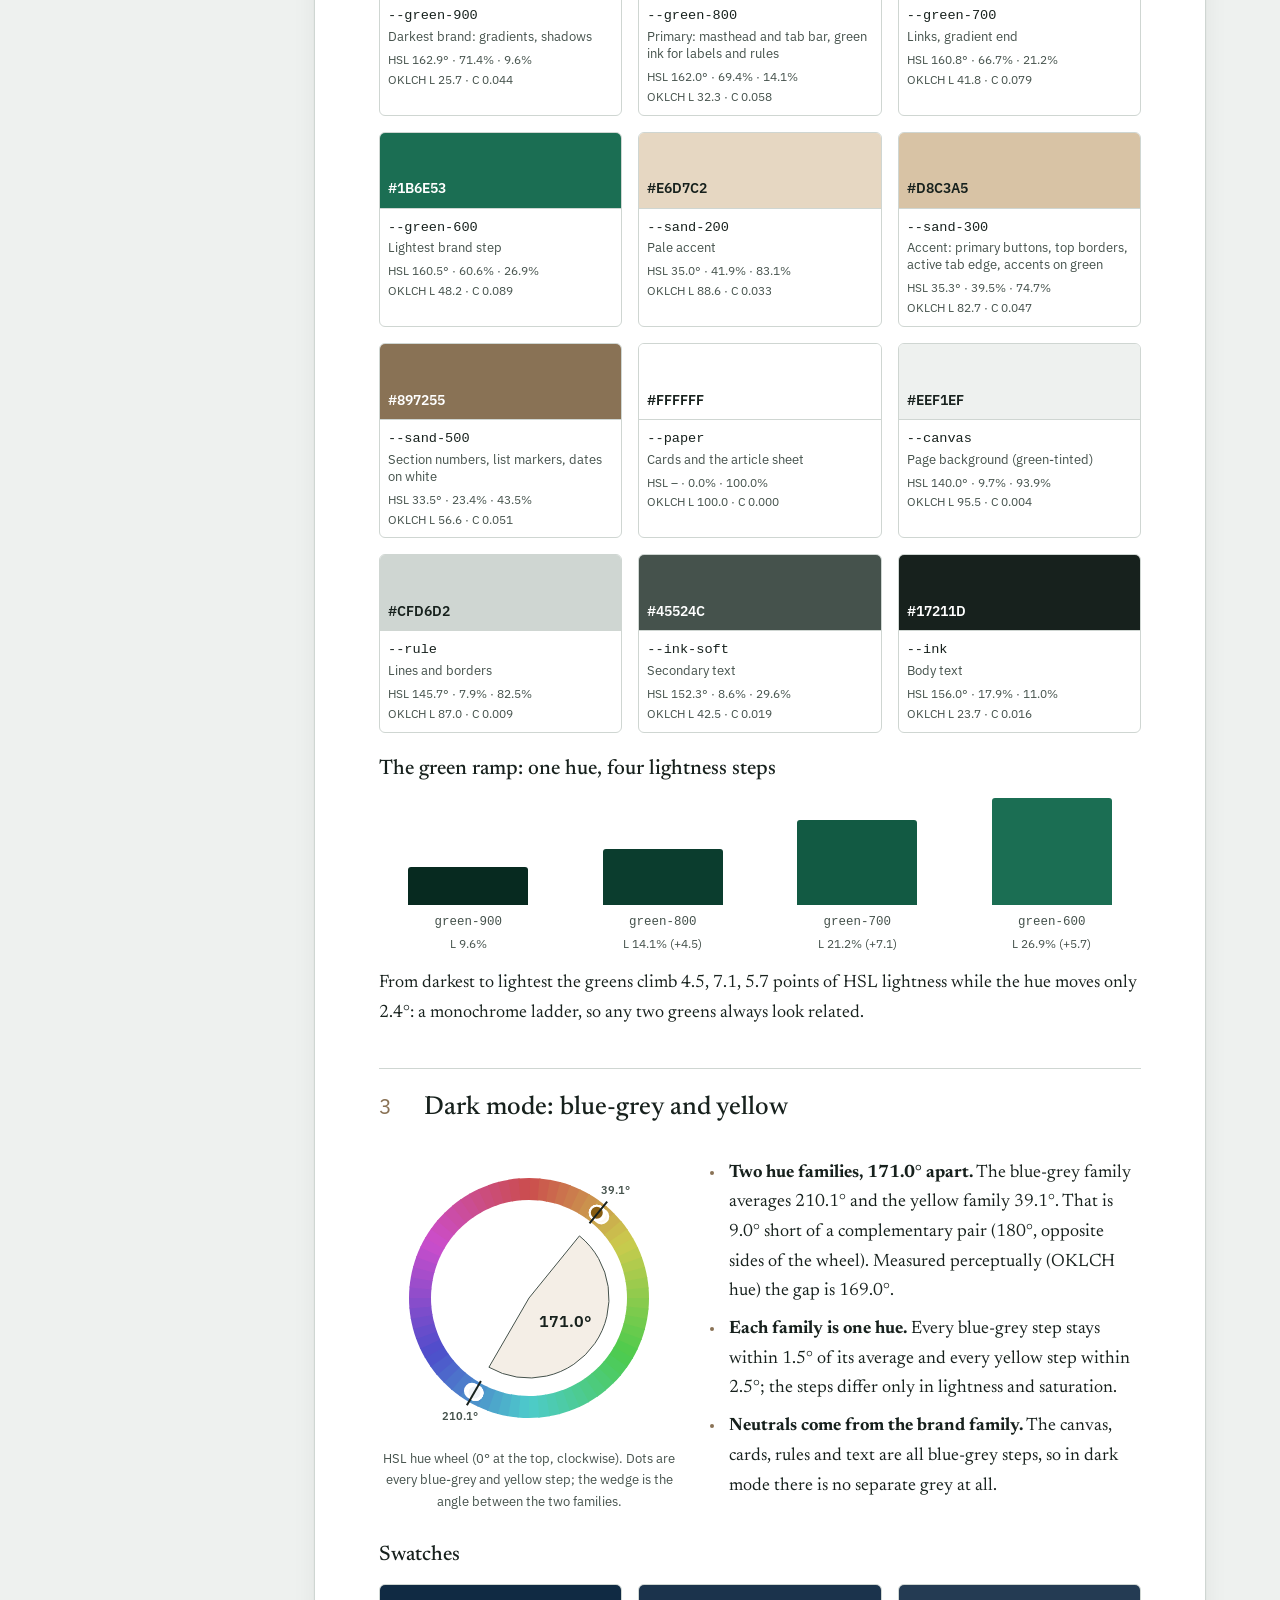
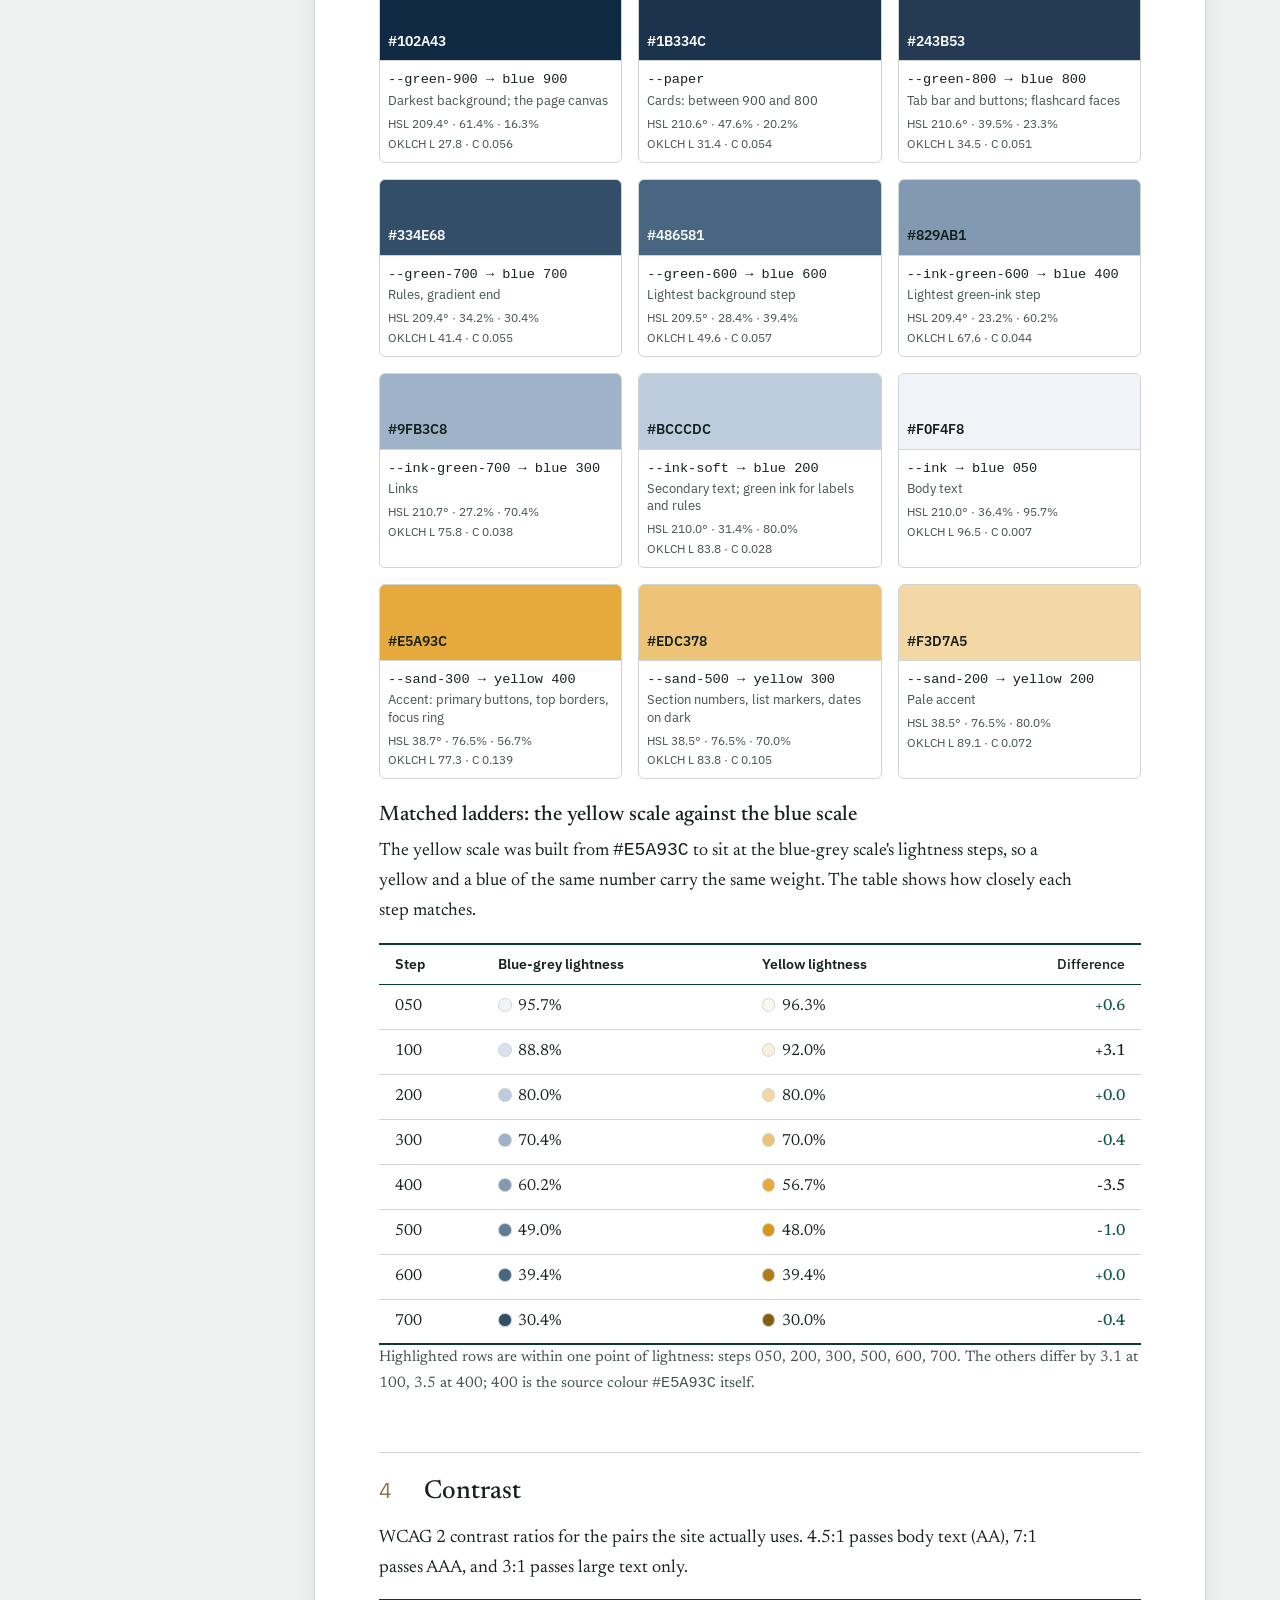
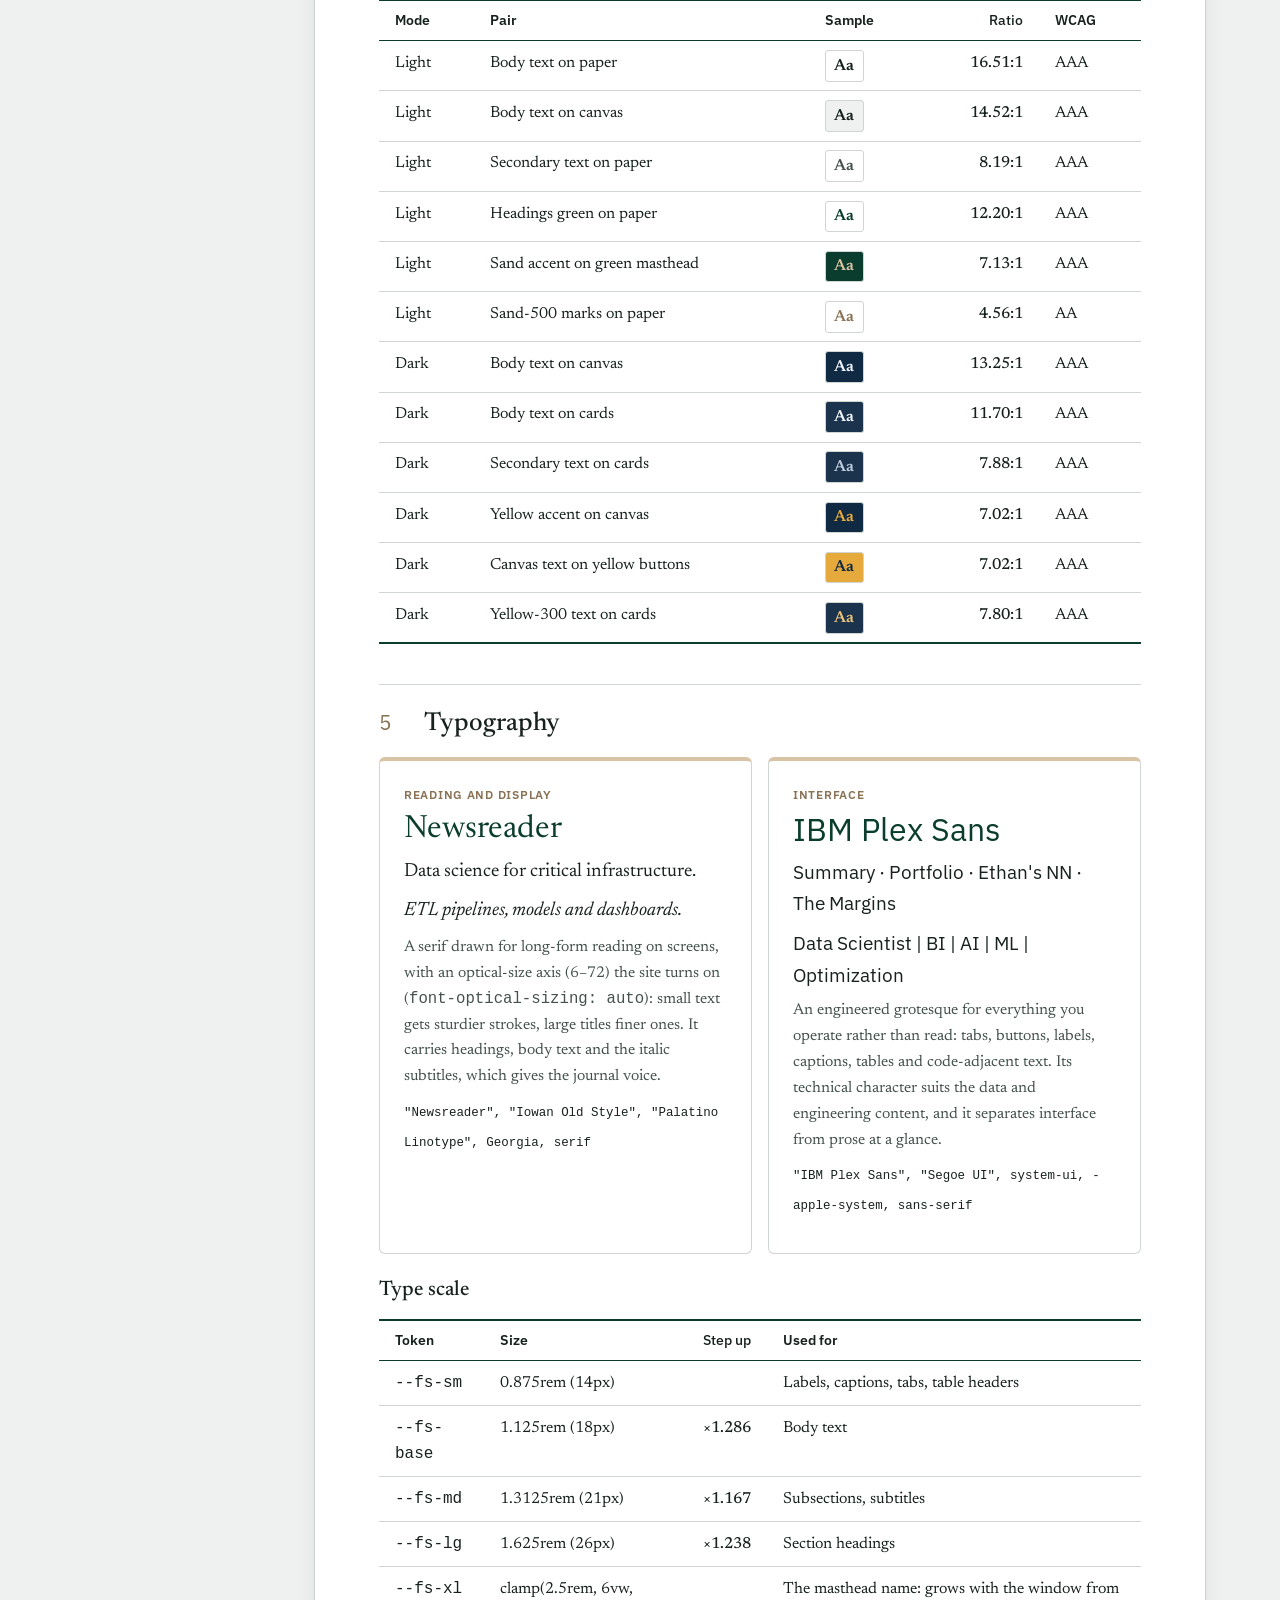
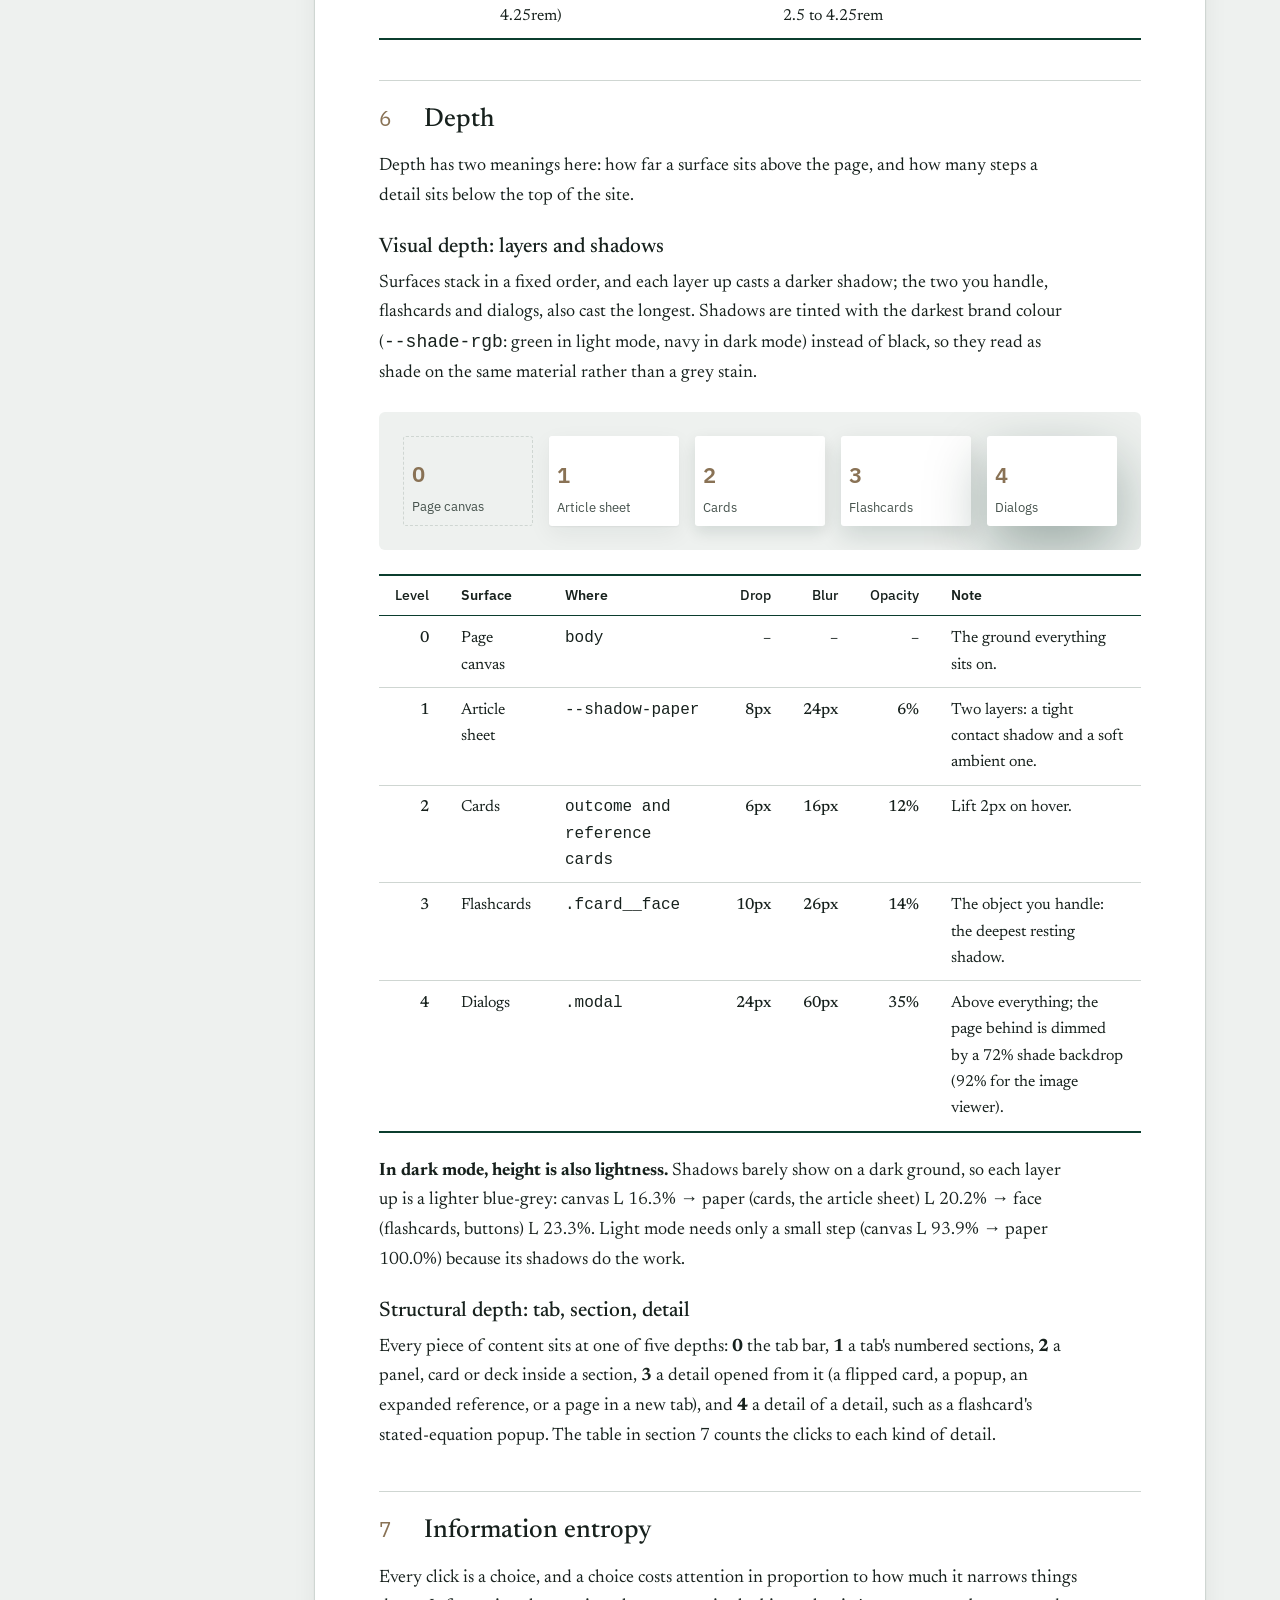
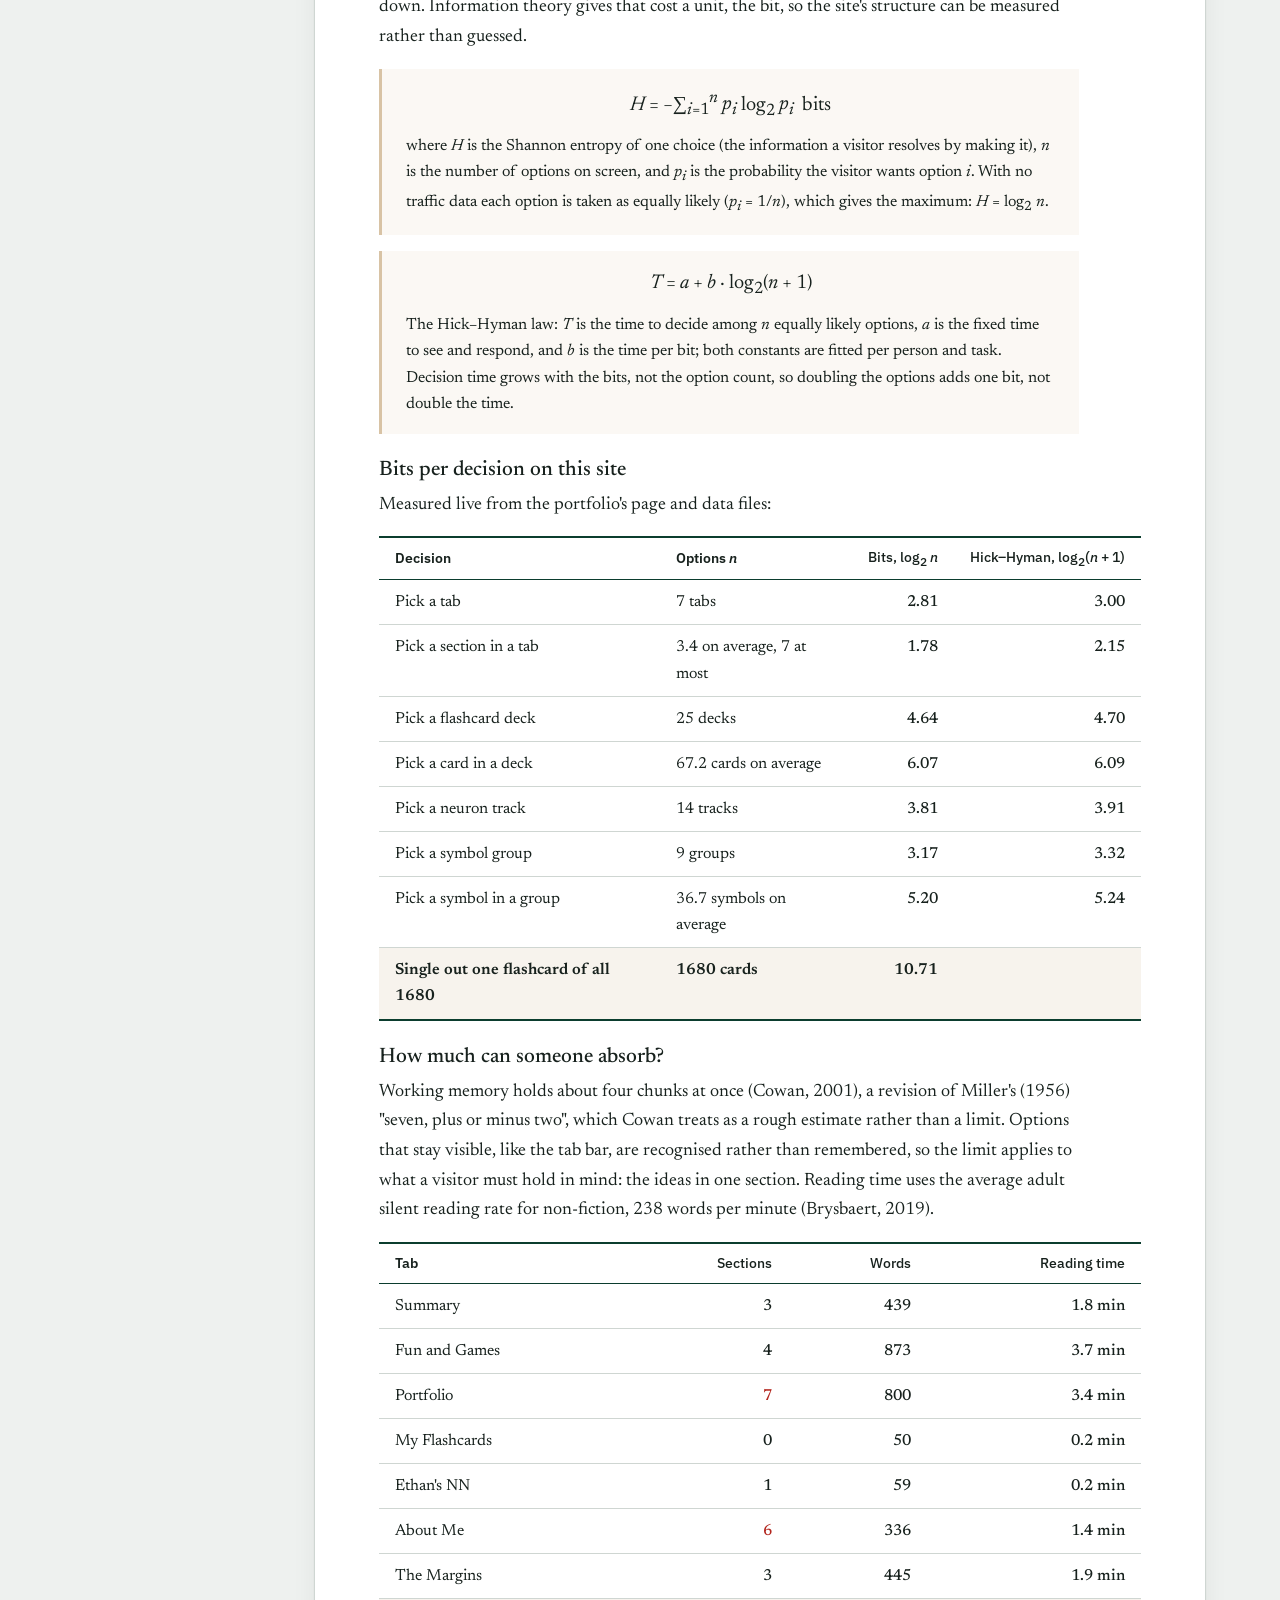
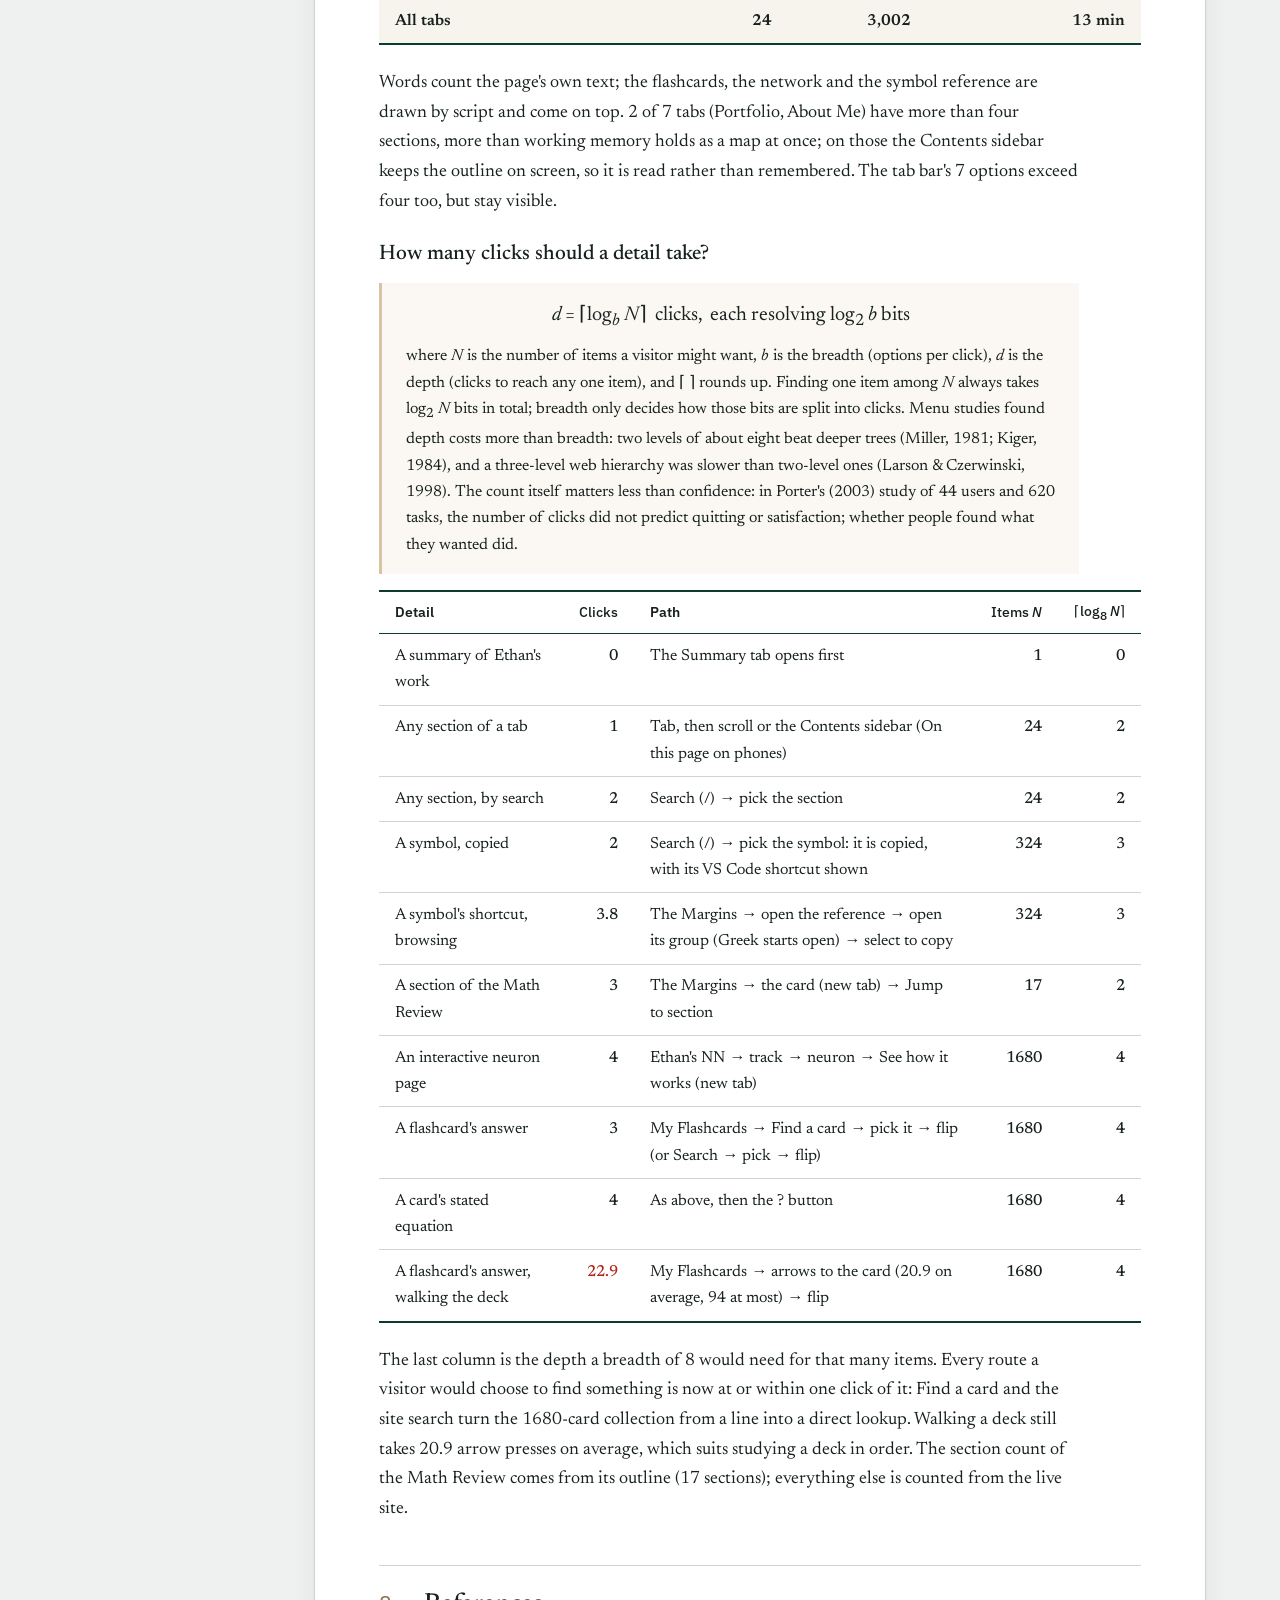
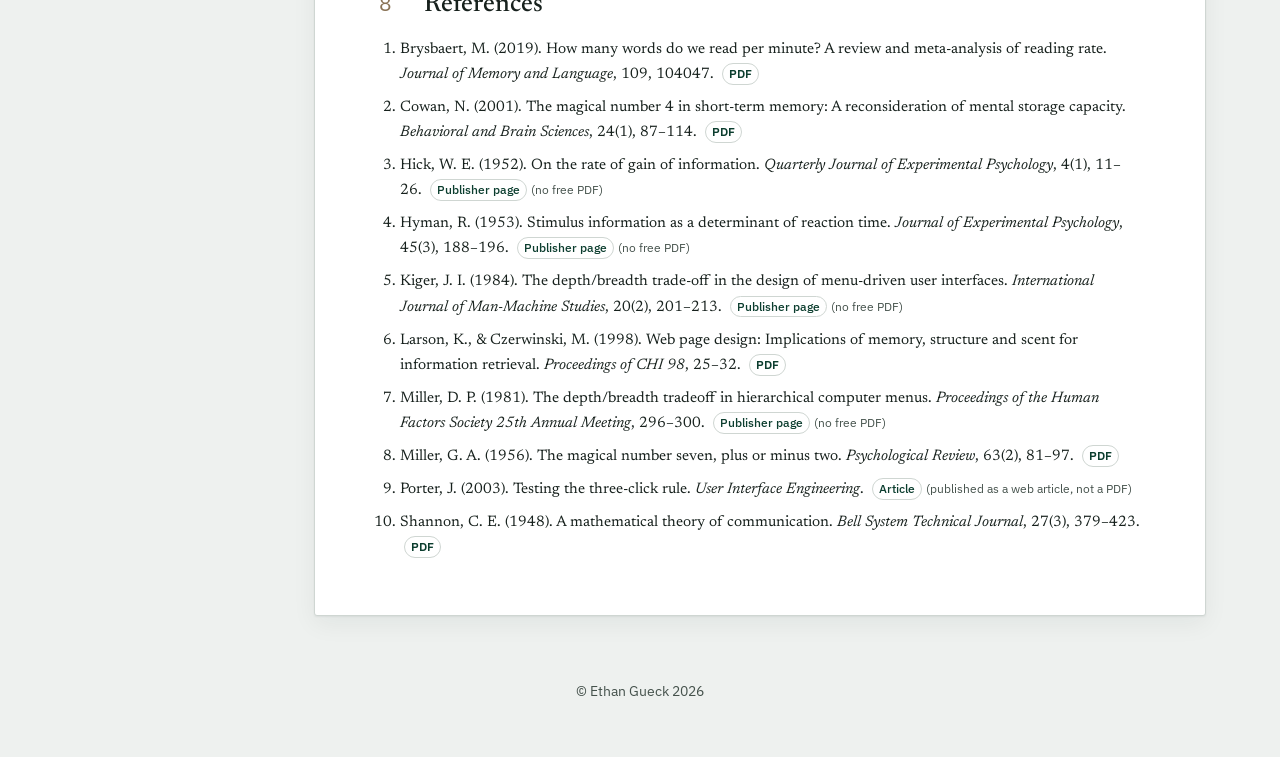
==== commit f975f6f4: "Masthead roles: Data Scientist | BI | AI | ML | Optimization" ====
--- a/design/index.html
+++ b/design/index.html
@@ -94,7 +94,7 @@
           <p class="type-card__label">Interface</p>
           <p class="type-card__name">IBM Plex Sans</p>
           <p class="type-card__sample">Summary · Portfolio · Ethan's NN · The Margins</p>
-          <p class="type-card__sample">Data Scientist | ML | AI | Optimization</p>
+          <p class="type-card__sample">Data Scientist | BI | AI | ML | Optimization</p>
           <p class="type-card__why">An engineered grotesque for everything you operate rather than read: tabs, buttons, labels, captions, tables and code-adjacent text. Its technical character suits the data and engineering content, and it separates interface from prose at a glance.</p>
           <p class="type-card__stack"><code>"IBM Plex Sans", "Segoe UI", system-ui, -apple-system, sans-serif</code></p>
         </section>
--- a/assets/css/components/article.css
+++ b/assets/css/components/article.css
@@ -272,12 +272,12 @@
 
 /* Selected outcomes: flip cards, highlight on the front, details on the back */
 .outcome-intro { font-size: 1rem; color: var(--ink-soft); }
-.outcome-cards { display: grid; grid-template-columns: repeat(auto-fill, minmax(170px, 1fr)); gap: var(--space-3); list-style: none; padding: 0; margin: var(--space-3) 0 var(--space-4); }
-.outcome { width: 100%; height: 12.75rem; padding: 0; border: 0; background: none; perspective: 900px; cursor: pointer; text-align: center; }
-.outcome__inner { position: relative; display: block; height: 100%; transition: transform 0.45s ease; transform-style: preserve-3d; }
+.outcome-cards { --outcome-cols: 3; display: grid; grid-template-columns: repeat(var(--outcome-cols), minmax(0, 1fr)); grid-auto-rows: 1fr; gap: var(--space-3); list-style: none; padding: 0; margin: var(--space-3) 0 var(--space-4); }
+.outcome { width: 100%; height: 100%; min-height: 12.75rem; padding: 0; border: 0; background: none; perspective: 900px; cursor: pointer; text-align: center; }
+.outcome__inner { position: relative; display: grid; height: 100%; transition: transform 0.45s ease; transform-style: preserve-3d; }
 .outcome.is-flipped .outcome__inner { transform: rotateY(180deg); }
 .outcome__face {
-  position: absolute; inset: 0; display: flex; flex-direction: column; align-items: center; justify-content: center; gap: 0.35rem;
+  grid-area: 1 / 1; display: flex; flex-direction: column; align-items: center; justify-content: center; gap: 0.35rem;
   padding: 0.8rem; border-radius: var(--radius-md); backface-visibility: hidden; -webkit-backface-visibility: hidden;
   box-shadow: 0 6px 16px rgba(var(--shade-rgb), 0.12);
 }
@@ -299,7 +299,7 @@
 .outcome:focus-visible .outcome__face { box-shadow: var(--focus); }
 @media (max-width: 560px) {
   .outcome-cards { grid-template-columns: repeat(2, minmax(0, 1fr)); gap: var(--space-2); }
-  .outcome { height: 14.75rem; }
+  .outcome { min-height: 14.75rem; }
   .outcome__item { font-size: 0.7rem; }
   .outcome__value { font-size: 1.4rem; }
   .outcome__value--long { font-size: 1.1rem; }
